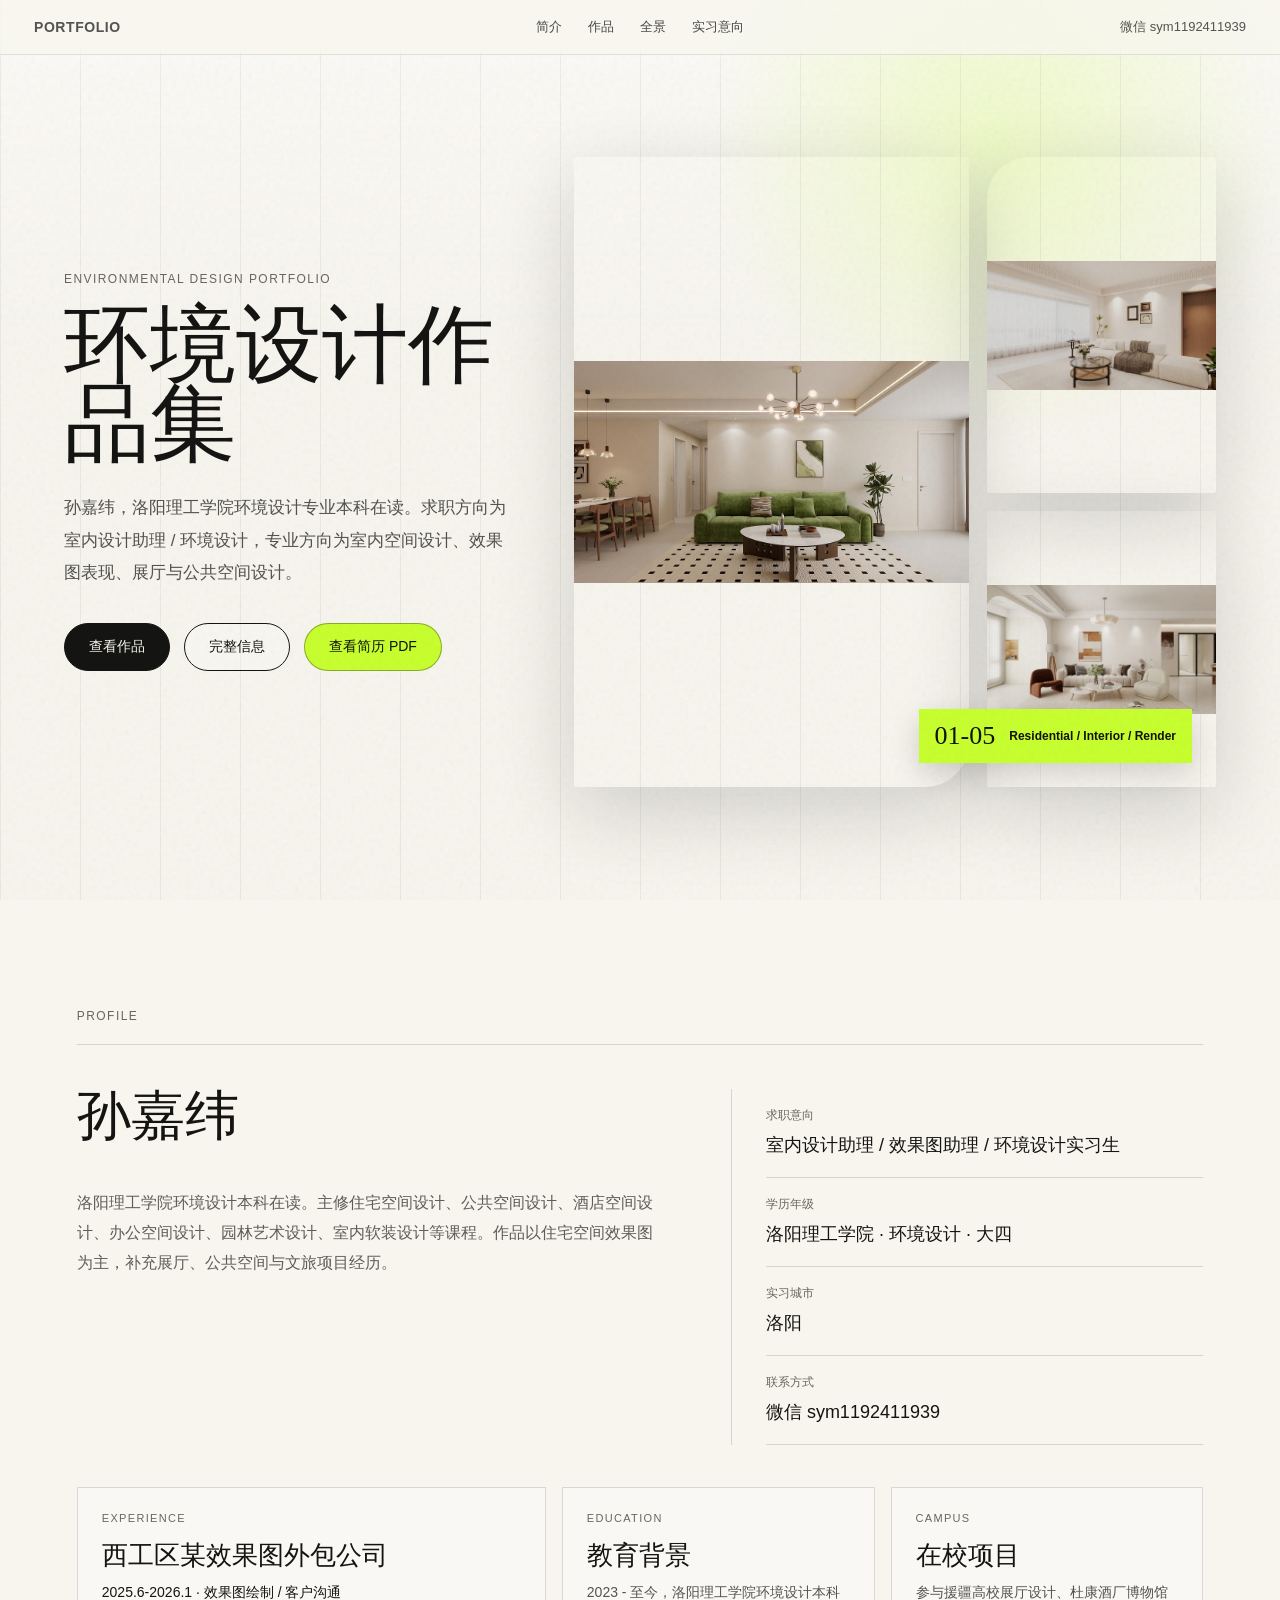
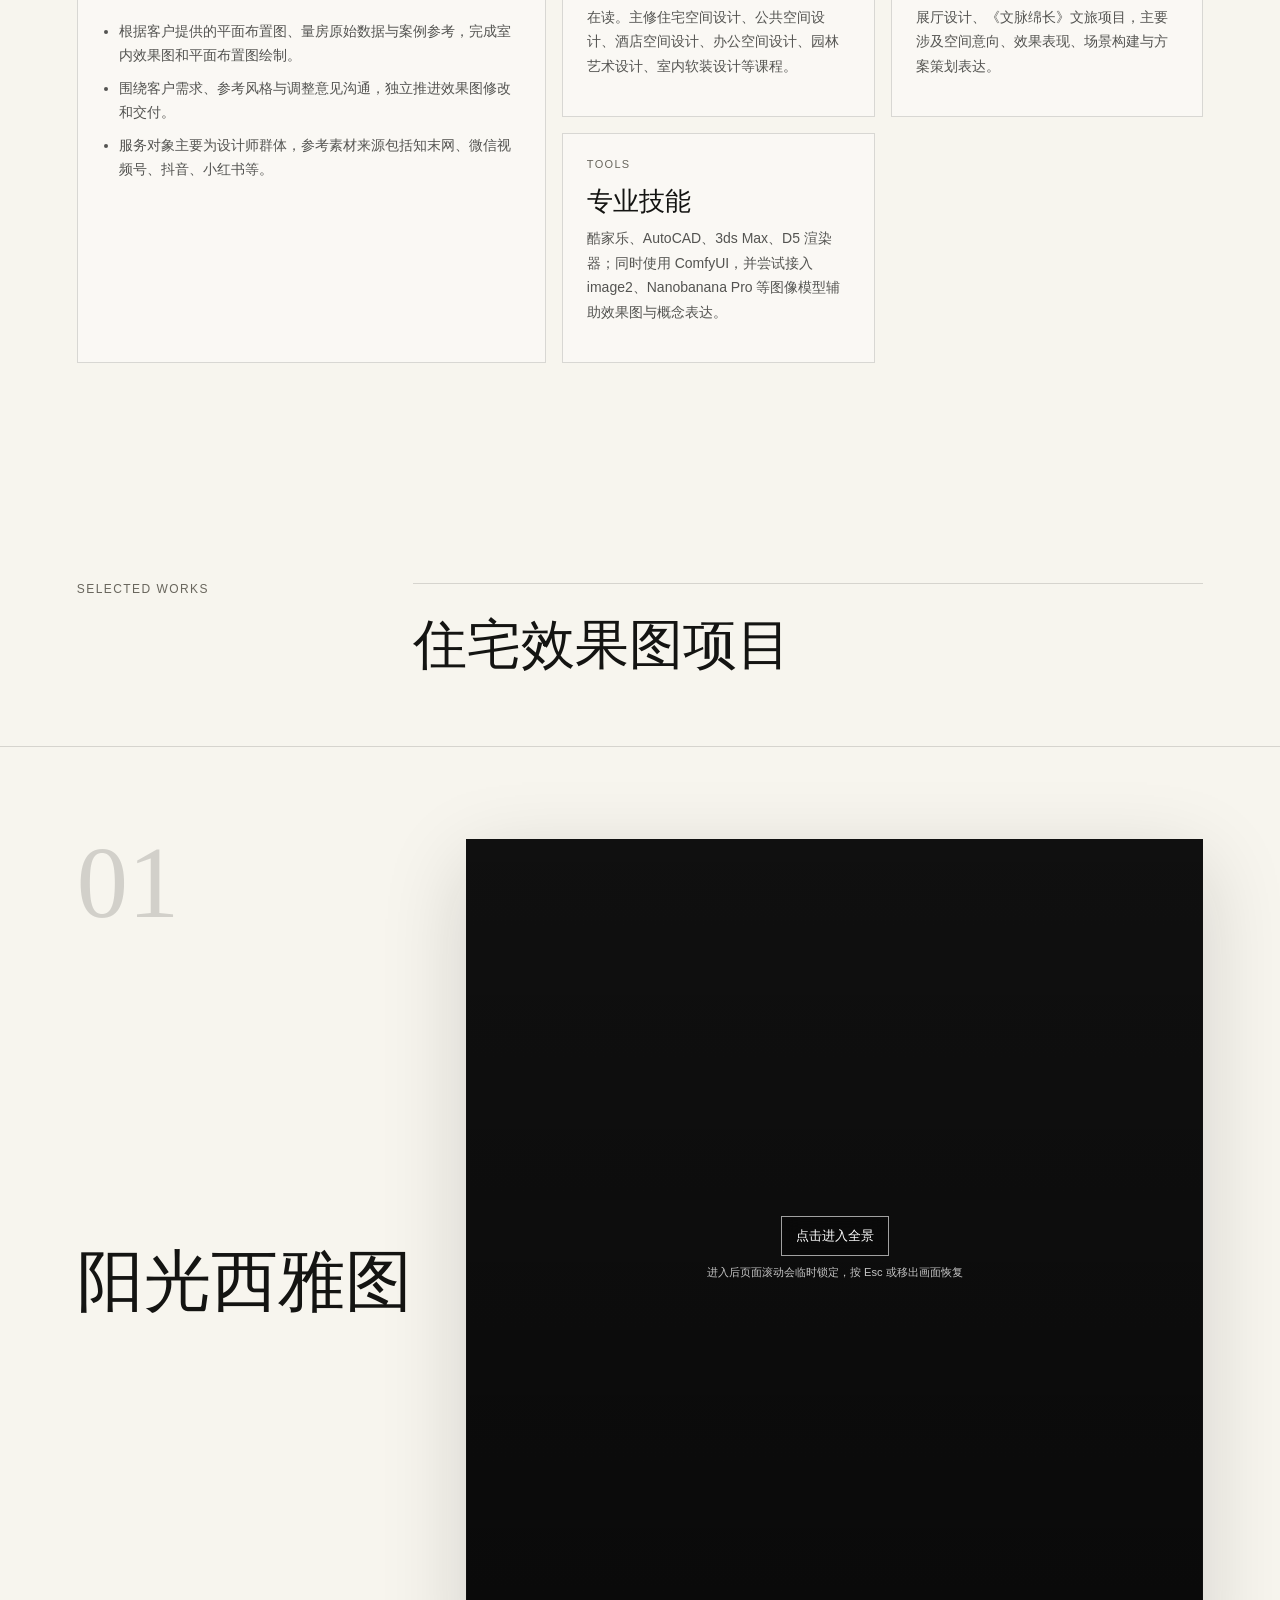
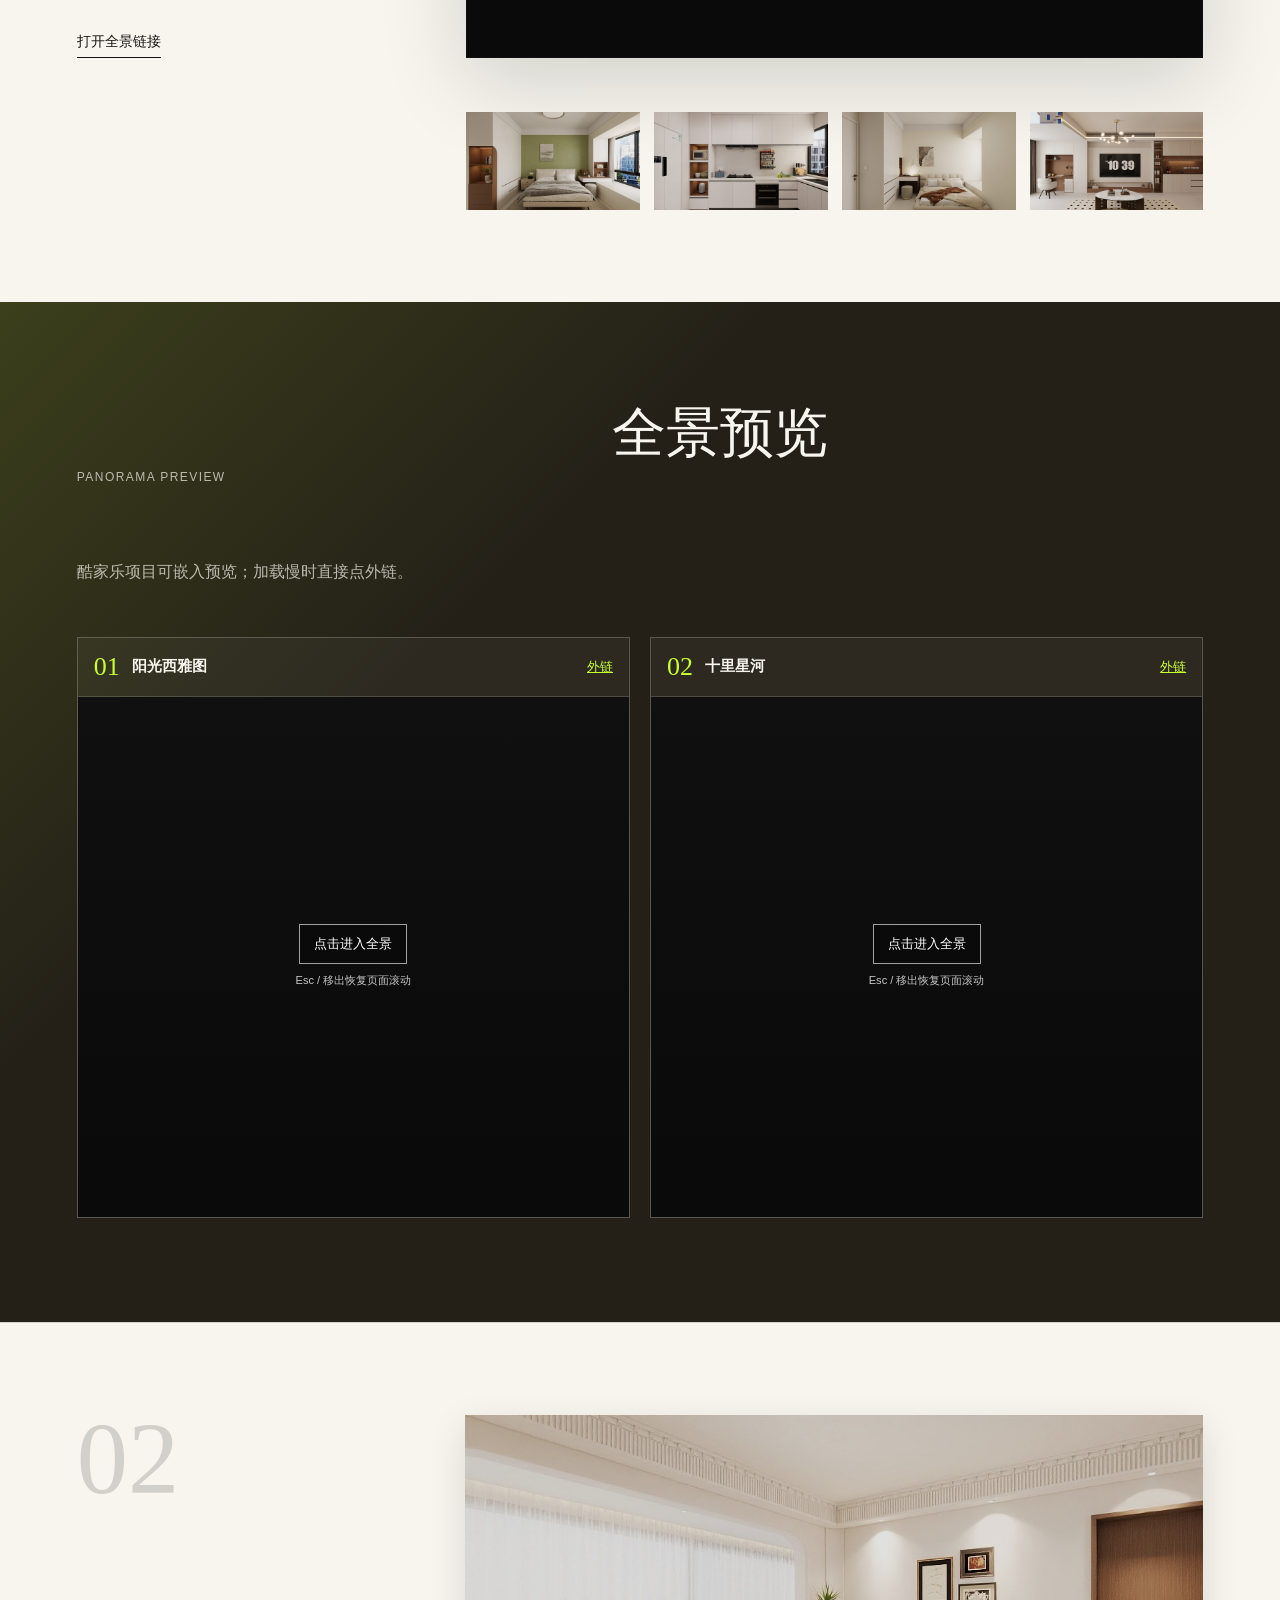
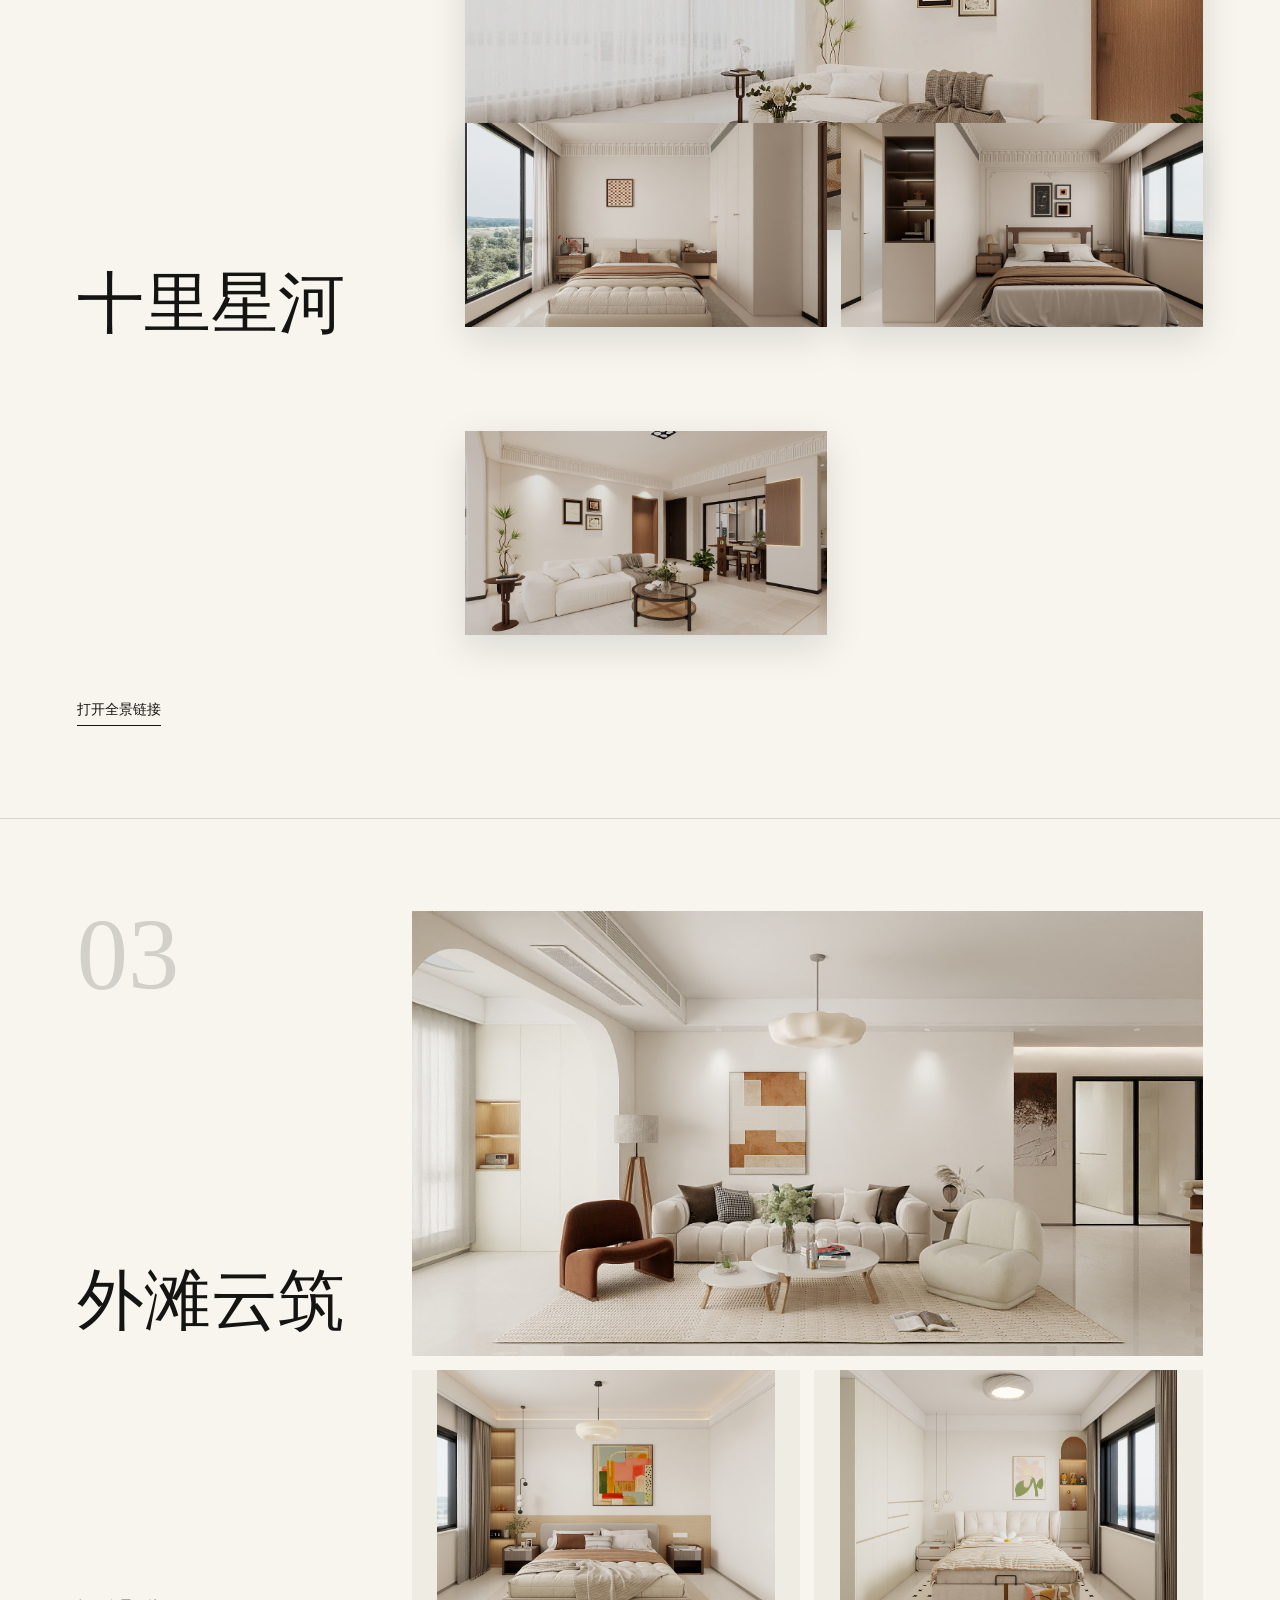
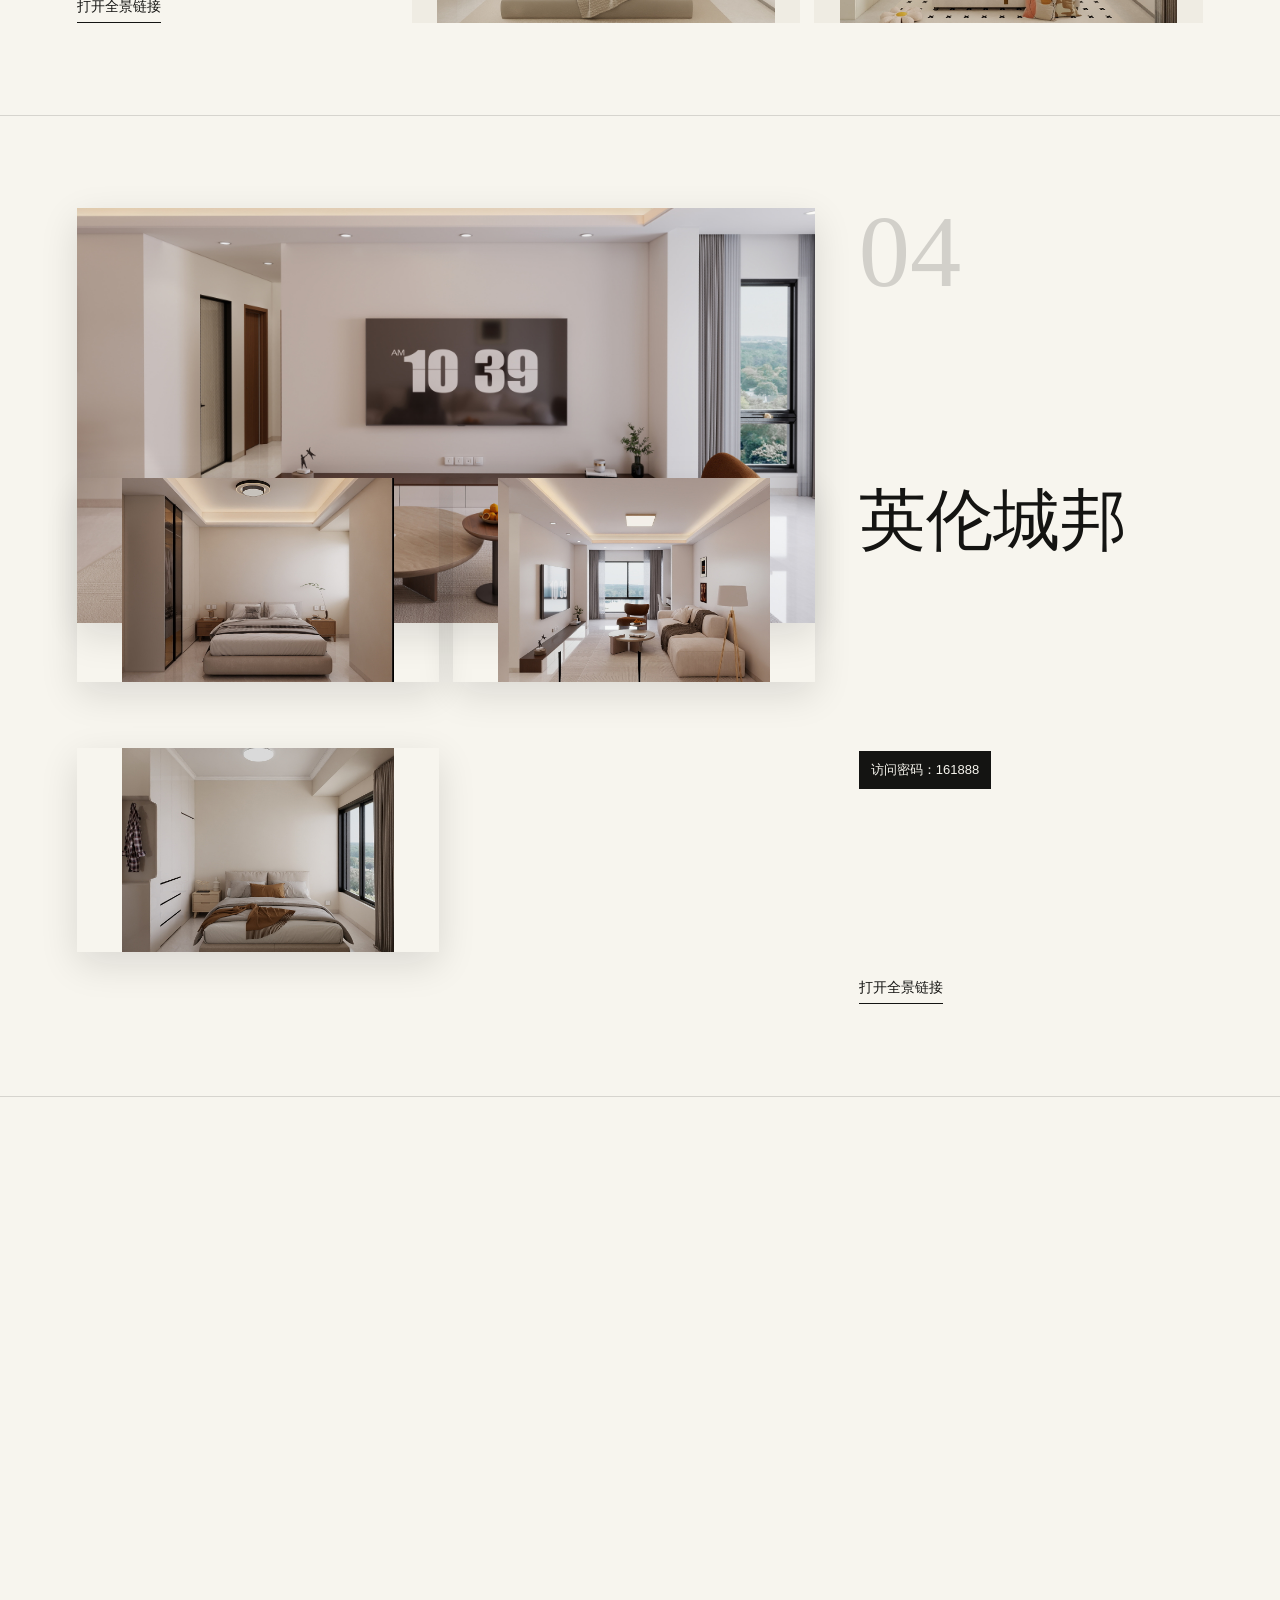
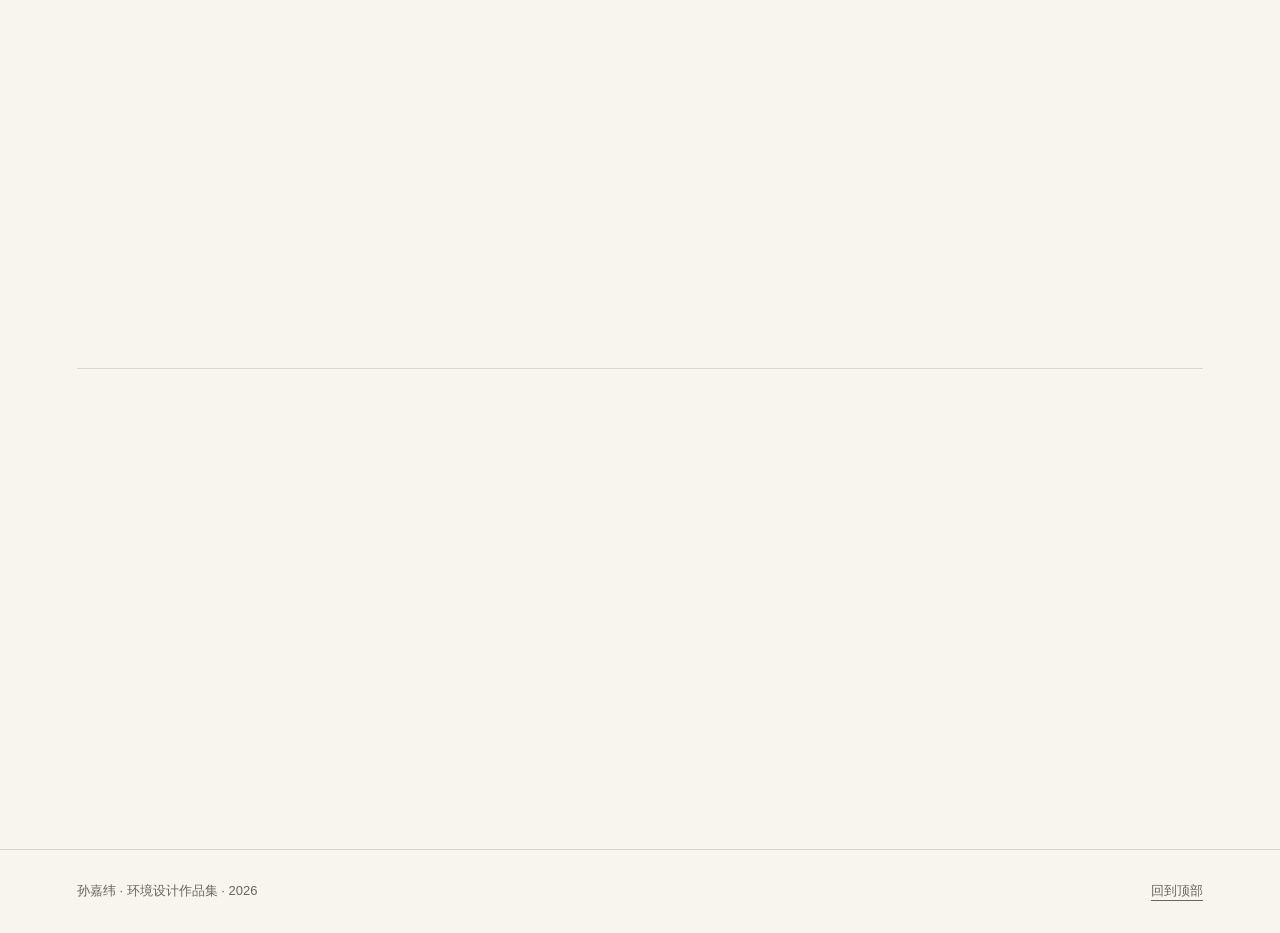
==== index.html @ a195ac47 "Add files via upload" ====
<!doctype html>
<html lang="zh-CN">
  <head>
    <meta charset="utf-8" />
    <meta name="viewport" content="width=device-width, initial-scale=1" />
    <title>孙嘉纬 | 环境设计作品集</title>
    <meta name="description" content="孙嘉纬，洛阳理工学院环境设计专业本科在读，室内设计、效果图与空间设计作品集。" />
    <link rel="stylesheet" href="styles.css" />
  </head>
  <body>
    <div class="grain" aria-hidden="true"></div>
    <aside class="mobile-rail" aria-label="移动端目录">
      <a href="#top" class="rail-dot active" data-target="top"><span>首页</span></a>
      <a href="#profile" class="rail-dot" data-target="profile"><span>简介</span></a>
      <a href="#project-01" class="rail-dot" data-target="project-01"><span>作品</span></a>
      <a href="#intent" class="rail-dot" data-target="intent"><span>意向</span></a>
    </aside>

    <header class="site-header">
      <a class="brand" href="#top" aria-label="回到顶部"><span class="brand-text">Portfolio</span></a>
      <nav class="desktop-nav" aria-label="页面导航">
        <a href="#profile">简介</a>
        <a href="#works">作品</a>
        <a href="#panorama">全景</a>
        <a href="#intent">实习意向</a>
      </nav>
      <span class="contact-link">微信 sym1192411939</span><span class="mobile-desktop-tip">建议使用电脑访问</span>
    </header>

    <main id="top">
      <section class="hero section-watch" id="hero" data-section="top">
        <div class="hero-copy reveal">
          <p class="small-line">Environmental Design Portfolio</p>
          <h1>环境设计作品集</h1>
          <p class="hero-intro">孙嘉纬，洛阳理工学院环境设计专业本科在读。求职方向为室内设计助理 / 环境设计，专业方向为室内空间设计、效果图表现、展厅与公共空间设计。</p>
          <div class="hero-actions">
            <a class="button primary" href="#works">查看作品</a>
            <a class="button ghost" href="#profile">完整信息</a>
            <a class="button pdf" href="assets/docs/jianli.pdf" target="_blank" rel="noreferrer">查看简历 PDF</a>
          </div>
        </div>
        <div class="hero-board reveal delay-1" aria-label="作品预览拼贴">
          <figure class="hero-image hero-image-large tilt-card"><img src="assets/projects/p01-yangguang-xiyatu/img-01.jpg?v=kt0" alt="阳光西雅图项目室内效果图" /></figure>
          <figure class="hero-image hero-image-small tilt-card"><img src="assets/projects/p02-shili-xinghe/img-01.jpg" alt="十里星河项目室内效果图" /></figure>
          <figure class="hero-image hero-image-strip tilt-card"><img src="assets/projects/p03-waitan-yunzhu/img-01.jpg" alt="外滩云筑项目室内效果图" /></figure>
          <div class="hero-index" aria-hidden="true"><span>01-05</span><strong>Residential / Interior / Render</strong></div>
        </div>
      </section>

      <section class="profile section-watch" id="profile" data-section="profile">
        <div class="section-label reveal">Profile</div>
        <div class="profile-grid resume-grid">
          <div class="profile-main reveal">
            <h2>孙嘉纬</h2>
            <p>洛阳理工学院环境设计本科在读。主修住宅空间设计、公共空间设计、酒店空间设计、办公空间设计、园林艺术设计、室内软装设计等课程。作品以住宅空间效果图为主，补充展厅、公共空间与文旅项目经历。</p>
          </div>
          <div class="profile-facts reveal delay-1">
            <dl>
              <div><dt>求职意向</dt><dd>室内设计助理 / 效果图助理 / 环境设计实习生</dd></div>
              <div><dt>学历年级</dt><dd>洛阳理工学院 · 环境设计 · 大四</dd></div>
              <div><dt>实习城市</dt><dd>洛阳</dd></div>
              <div><dt>联系方式</dt><dd>微信 sym1192411939</dd></div>
            </dl>
          </div>
        </div>

        <div class="resume-panels reveal delay-2" aria-label="简历信息">
          <article class="resume-panel wide-panel">
            <span>Experience</span>
            <h3>西工区某效果图外包公司</h3>
            <p class="panel-time">2025.6-2026.1 · 效果图绘制 / 客户沟通</p>
            <ul>
              <li>根据客户提供的平面布置图、量房原始数据与案例参考，完成室内效果图和平面布置图绘制。</li>
              <li>围绕客户需求、参考风格与调整意见沟通，独立推进效果图修改和交付。</li>
              <li>服务对象主要为设计师群体，参考素材来源包括知末网、微信视频号、抖音、小红书等。</li>
            </ul>
          </article>
          <article class="resume-panel">
            <span>Education</span>
            <h3>教育背景</h3>
            <p>2023 - 至今，洛阳理工学院环境设计本科在读。主修住宅空间设计、公共空间设计、酒店空间设计、办公空间设计、园林艺术设计、室内软装设计等课程。</p>
          </article>
          <article class="resume-panel">
            <span>Campus</span>
            <h3>在校项目</h3>
            <p>参与援疆高校展厅设计、杜康酒厂博物馆展厅设计、《文脉绵长》文旅项目，主要涉及空间意向、效果表现、场景构建与方案策划表达。</p>
          </article>
          <article class="resume-panel">
            <span>Tools</span>
            <h3>专业技能</h3>
            <p>酷家乐、AutoCAD、3ds Max、D5 渲染器；同时使用 ComfyUI，并尝试接入 image2、Nanobanana Pro 等图像模型辅助效果图与概念表达。</p>
          </article>
        </div>
      </section>

      <section class="works-intro" id="works">
        <div class="section-label reveal">Selected Works</div>
        <div class="works-heading reveal"><h2>住宅效果图项目</h2></div>
      </section>

      <section class="project feature section-watch" id="project-01" data-section="project-01">
        <div class="project-meta reveal"><span class="project-number">01</span><h2>阳光西雅图</h2><a class="text-link" target="_blank" rel="noreferrer" href="https://www.kujiale.cn/design/3FO3HYE5EFXD/show?fromqrcode=true">打开全景链接</a></div>
        <figure class="mobile-project-cover reveal delay-1"><img src="assets/projects/p01-yangguang-xiyatu/img-01.jpg?v=kt0" alt="阳光西雅图项目封面图" /></figure>
        <div class="project-visual project-iframe iframe-shell reveal delay-1" data-iframe-shell>
          <iframe title="阳光西雅图全景预览" loading="lazy" data-src="https://www.kujiale.cn/design/3FO3HYE5EFXD/show?fromqrcode=true"></iframe>
          <button class="iframe-shield" type="button"><span>点击进入全景</span><small>进入后页面滚动会临时锁定，按 Esc 或移出画面恢复</small></button>
        </div>
        <div class="gallery reveal delay-2" aria-label="阳光西雅图项目图片"><img src="assets/projects/p01-yangguang-xiyatu/img-03.jpg" alt="阳光西雅图效果图 3" /><img src="assets/projects/p01-yangguang-xiyatu/img-04.jpg" alt="阳光西雅图效果图 4" /><img src="assets/projects/p01-yangguang-xiyatu/img-05.jpg" alt="阳光西雅图效果图 5" /><img src="assets/projects/p01-yangguang-xiyatu/img-06.jpg" alt="阳光西雅图效果图 6" /></div>
      </section>

      <section class="pano-section section-watch" id="panorama" data-section="panorama">
        <div class="pano-copy reveal"><span class="section-label">Panorama Preview</span><h2>全景预览</h2><p>酷家乐项目可嵌入预览；加载慢时直接点外链。</p></div>
        <div class="pano-grid">
          <article class="pano-card reveal delay-1"><div class="pano-head"><span>01</span><h3>阳光西雅图</h3><a target="_blank" rel="noreferrer" href="https://www.kujiale.cn/design/3FO3HYE5EFXD/show?fromqrcode=true">外链</a></div><div class="iframe-shell" data-iframe-shell><iframe title="阳光西雅图全景预览" loading="lazy" data-src="https://www.kujiale.cn/design/3FO3HYE5EFXD/show?fromqrcode=true"></iframe><button class="iframe-shield" type="button"><span>点击进入全景</span><small>Esc / 移出恢复页面滚动</small></button></div></article>
          <article class="pano-card desktop-only reveal delay-2"><div class="pano-head"><span>02</span><h3>十里星河</h3><a target="_blank" rel="noreferrer" href="https://www.kujiale.cn/design/3FO3HVKYOUN2/show?fromqrcode=true">外链</a></div><div class="iframe-shell" data-iframe-shell><iframe title="十里星河全景预览" loading="lazy" data-src="https://www.kujiale.cn/design/3FO3HVKYOUN2/show?fromqrcode=true"></iframe><button class="iframe-shield" type="button"><span>点击进入全景</span><small>Esc / 移出恢复页面滚动</small></button></div></article>
        </div>
      </section>

      <section class="project split section-watch" id="project-02" data-section="project-02">
        <div class="project-meta reveal"><span class="project-number">02</span><h2>十里星河</h2><a class="text-link" target="_blank" rel="noreferrer" href="https://www.kujiale.cn/design/3FO3HVKYOUN2/show?fromqrcode=true">打开全景链接</a></div>
        <div class="mosaic reveal delay-1"><img class="wide" src="assets/projects/p02-shili-xinghe/img-01.jpg" alt="十里星河客餐厅效果图" /><img src="assets/projects/p02-shili-xinghe/img-02.jpg" alt="十里星河北次卧效果图" /><img src="assets/projects/p02-shili-xinghe/img-03.jpg" alt="十里星河起居室效果图" /><img class="tall" src="assets/projects/p02-shili-xinghe/img-04.jpg" alt="十里星河客餐厅效果图 2" /></div>
      </section>

      <section class="project editorial section-watch" id="project-03" data-section="project-03">
        <div class="project-meta reveal"><span class="project-number">03</span><h2>外滩云筑</h2><a class="text-link" target="_blank" rel="noreferrer" href="https://www.kujiale.cn/design/3FO3HLCUXS1P/show?fromqrcode=true">打开全景链接</a></div>
        <div class="editorial-images reveal delay-1"><img src="assets/projects/p03-waitan-yunzhu/img-01.jpg" alt="外滩云筑效果图 1" /><img src="assets/projects/p03-waitan-yunzhu/img-02.jpg" alt="外滩云筑效果图 2" /><img src="assets/projects/p03-waitan-yunzhu/img-03.jpg" alt="外滩云筑效果图 3" /></div>
      </section>

      <section class="project split reverse section-watch" id="project-04" data-section="project-04">
        <div class="project-meta reveal"><span class="project-number">04</span><h2>英伦城邦</h2><div class="password-note">访问密码：161888</div><a class="text-link" target="_blank" rel="noreferrer" href="https://vr.justeasy.cn/view/1017o5r9e7993108-1759998748.html">打开全景链接</a></div>
        <div class="mosaic dense reveal delay-1"><img class="wide" src="assets/projects/p04-yinglun-chengbang/img-01.jpg" alt="英伦城邦客厅效果图" /><img src="assets/projects/p04-yinglun-chengbang/img-02.jpg" alt="英伦城邦主卧效果图" /><img src="assets/projects/p04-yinglun-chengbang/img-03.jpg" alt="英伦城邦餐厅效果图" /><img class="tall" src="assets/projects/p04-yinglun-chengbang/img-05.jpg" alt="英伦城邦次卧效果图" /></div>
      </section>

      <section class="project final-project section-watch" id="project-05" data-section="project-05">
        <div class="project-meta reveal"><span class="project-number">05</span><h2>沁棠云筑</h2><a class="text-link" target="_blank" rel="noreferrer" href="https://www.kujiale.cn/design/3FO3IFOYQHNQ/show?fromqrcode=true">打开全景链接</a></div>
        <div class="filmstrip reveal delay-1"><img src="assets/projects/p05-qintang-yunzhu/img-01.jpg" alt="沁棠云筑效果图 1" /><img src="assets/projects/p05-qintang-yunzhu/img-02.jpg" alt="沁棠云筑效果图 2" /><img src="assets/projects/p05-qintang-yunzhu/img-03.jpg" alt="沁棠云筑效果图 3" /><img src="assets/projects/p05-qintang-yunzhu/img-04.jpg" alt="沁棠云筑效果图 4" /></div>
      </section>

      <section class="intent section-watch" id="intent" data-section="intent">
        <div class="section-label reveal">Internship</div>
        <div class="intent-layout">
          <div class="intent-copy reveal"><h2>实习意向</h2><p>洛阳市区长期实习，不找暑假工；可接受单休。优先室内设计助理方向，也可接受稍微偏效果图方向，暂不考虑纯销售岗、纯效果图岗。</p></div>
          <div class="timeline reveal delay-1"><div><time>工作流程</time><p>有半年效果图外包工作经验，熟悉“平面图 + 参考案例 + 修改反馈”的工作流程。</p></div><div><time>工作能力</time><p>能根据平面图和参考案例进行效果图表达，具备基础客户沟通与方案调整能力。</p></div></div>
        </div>
      </section>
    </main>

    <footer class="site-footer"><p>孙嘉纬 · 环境设计作品集 · 2026</p><a href="#top">回到顶部</a></footer>
    <script src="script.js"></script>
  </body>
</html>
---- styles.css ----
:root {
  --bg: #f7f5ee;
  --ink: #141412;
  --muted: #69665d;
  --line: rgba(20, 20, 18, 0.14);
  --panel: #fffdf6;
  --accent: #c8ff2f;
  --accent-ink: #0f1308;
  --deep: #242018;
  --shadow: 0 24px 80px rgba(20, 20, 18, 0.16);
  --serif: "Times New Roman", "Songti SC", SimSun, serif;
  --sans: "Microsoft YaHei UI", "Microsoft YaHei", "PingFang SC", sans-serif;
}

* { box-sizing: border-box; }
html { scroll-behavior: smooth; }
body {
  margin: 0;
  background: var(--bg);
  color: var(--ink);
  font-family: var(--sans);
  overflow-x: hidden;
}
body::before {
  content: "";
  position: fixed;
  inset: 0;
  pointer-events: none;
  background:
    linear-gradient(90deg, rgba(20,20,18,0.055) 1px, transparent 1px) 0 0 / 6.25vw 100%,
    radial-gradient(circle at 78% 16%, rgba(200,255,47,0.22), transparent 23vw),
    linear-gradient(180deg, rgba(255,255,255,0.55), transparent 42vh);
  z-index: -2;
}
.grain {
  position: fixed;
  inset: 0;
  pointer-events: none;
  opacity: .16;
  background-image: url("data:image/svg+xml,%3Csvg viewBox='0 0 240 240' xmlns='http://www.w3.org/2000/svg'%3E%3Cfilter id='n'%3E%3CfeTurbulence type='fractalNoise' baseFrequency='.8' numOctaves='3' stitchTiles='stitch'/%3E%3C/filter%3E%3Crect width='240' height='240' filter='url(%23n)' opacity='.45'/%3E%3C/svg%3E");
  z-index: 10;
  mix-blend-mode: multiply;
}
img { display: block; width: 100%; height: 100%; object-fit: cover; background: #ddd8cc; }
a { color: inherit; }

.site-header {
  position: fixed;
  top: 0;
  left: 0;
  right: 0;
  z-index: 20;
  display: grid;
  grid-template-columns: 1fr auto 1fr;
  align-items: center;
  padding: 18px 34px;
  border-bottom: 1px solid rgba(20,20,18,.1);
  background: rgba(247,245,238,.72);
  backdrop-filter: blur(18px);
}
.brand { display: inline-flex; align-items: center; text-decoration: none; font-weight: 700; }
.brand-text { font-size: 14px; color: rgba(20,20,18,.72); letter-spacing: .04em; text-transform: uppercase; }
.desktop-nav { display: flex; align-items: center; gap: 26px; font-size: 13px; }
.desktop-nav a { text-decoration: none; color: rgba(20,20,18,.78); }
.desktop-nav a:hover { color: var(--ink); }
.contact-link { justify-self: end; font-size: 13px; color: rgba(20,20,18,.72); }
.mobile-desktop-tip { display: none; }

main { min-height: 100vh; }
section { position: relative; }
.hero {
  min-height: 100vh;
  padding: 116px clamp(24px, 5vw, 76px) 72px;
  display: grid;
  grid-template-columns: minmax(300px, 0.82fr) minmax(460px, 1.18fr);
  gap: clamp(32px, 5vw, 80px);
  align-items: center;
}
.small-line, .section-label {
  margin: 0 0 22px;
  font-size: 12px;
  line-height: 1;
  text-transform: uppercase;
  color: var(--muted);
  letter-spacing: .12em;
}
h1, h2, h3, p { margin-top: 0; }
h1 {
  max-width: 700px;
  font-family: var(--serif);
  font-weight: 400;
  font-size: clamp(44px, 6.7vw, 104px);
  line-height: .92;
  letter-spacing: 0;
  margin-bottom: 28px;
}
.hero-intro {
  max-width: 620px;
  color: rgba(20,20,18,.72);
  font-size: 17px;
  line-height: 1.9;
}
.hero-actions { display: flex; flex-wrap: wrap; gap: 14px; margin-top: 34px; }
.button {
  display: inline-flex;
  align-items: center;
  justify-content: center;
  min-height: 48px;
  padding: 0 24px;
  border: 1px solid var(--ink);
  border-radius: 999px;
  text-decoration: none;
  font-size: 14px;
  transition: transform .25s ease, background .25s ease, color .25s ease;
}
.button:hover { transform: translateY(-2px); }
.button.primary { background: var(--ink); color: var(--bg); }
.button.ghost { background: rgba(255,255,255,.2); }
.button.pdf { background: var(--accent); color: var(--accent-ink); border-color: rgba(20,20,18,.35); }
.hero-board {
  position: relative;
  min-height: min(70vh, 720px);
  display: grid;
  grid-template-columns: 1fr 0.58fr;
  grid-template-rows: 1fr 0.82fr;
  gap: 18px;
}
.hero-image { margin: 0; overflow: hidden; background: #efece3; box-shadow: var(--shadow); transform: translateZ(0); }
.hero-image-large { grid-row: 1 / 3; border-radius: 2px 2px 44px 2px; }
.hero-image-small { border-radius: 42px 2px 2px 2px; }
.hero-image-strip { border-radius: 2px; }
.hero-image img { object-fit: contain; transition: transform 1s cubic-bezier(.16,1,.3,1); }
.hero-image:hover img { transform: scale(1.055); }
.hero-index {
  position: absolute;
  right: 24px;
  bottom: 24px;
  display: flex;
  align-items: center;
  gap: 14px;
  max-width: calc(58% - 24px);
  padding: 12px 16px;
  background: var(--accent);
  color: var(--accent-ink);
  box-shadow: 0 10px 30px rgba(0,0,0,.15);
  font-size: 12px;
}
.hero-index span { font-family: var(--serif); font-size: 26px; }
.hero-index strong { font-weight: 700; line-height: 1.2; }

.profile, .works-intro, .intent { padding: 110px clamp(24px, 6vw, 92px); }
.profile-grid {
  display: grid;
  grid-template-columns: 1.1fr .9fr;
  gap: clamp(32px, 6vw, 92px);
  border-top: 1px solid var(--line);
  padding-top: 44px;
}
.profile h2, .works-heading h2, .pano-copy h2, .intent h2 {
  font-family: var(--serif);
  font-weight: 400;
  font-size: clamp(34px, 4.2vw, 70px);
  line-height: 1.02;
  letter-spacing: 0;
}
.profile-main p, .works-heading p, .pano-copy p, .intent-copy p, .project-meta p {
  color: rgba(20,20,18,.68);
  line-height: 1.85;
  font-size: 16px;
}
.profile-facts { border-left: 1px solid var(--line); padding-left: 34px; }
dl { margin: 0; }
dl div { padding: 18px 0; border-bottom: 1px solid var(--line); }
dt { color: var(--muted); font-size: 12px; margin-bottom: 8px; }
dd { margin: 0; font-size: 18px; line-height: 1.5; }
.resume-panels {
  margin-top: 42px;
  display: grid;
  grid-template-columns: 1.2fr .8fr .8fr;
  gap: 16px;
}
.resume-panel {
  padding: 24px;
  border: 1px solid var(--line);
  background: rgba(255,255,255,.34);
}
.resume-panel.wide-panel { grid-row: span 2; }
.resume-panel span {
  display: block;
  margin-bottom: 18px;
  color: var(--muted);
  font-size: 11px;
  letter-spacing: .12em;
  text-transform: uppercase;
}
.resume-panel h3 {
  margin: 0 0 10px;
  font-family: var(--serif);
  font-weight: 400;
  font-size: clamp(24px, 2vw, 34px);
  line-height: 1.1;
}
.resume-panel p, .resume-panel li {
  color: rgba(20,20,18,.72);
  line-height: 1.75;
  font-size: 14px;
}
.panel-time { color: var(--ink) !important; }
.resume-panel ul { margin: 14px 0 0; padding-left: 1.1em; }
.resume-panel li + li { margin-top: 8px; }
.works-intro { display: grid; grid-template-columns: .35fr 1fr; gap: 60px; padding-bottom: 28px; }
.works-heading { border-top: 1px solid var(--line); padding-top: 34px; }
.works-heading p { max-width: 560px; }

.project { padding: 92px clamp(24px, 6vw, 92px); border-top: 1px solid var(--line); }
.project.feature {
  display: grid;
  grid-template-columns: minmax(260px,.42fr) minmax(420px,.88fr);
  gap: 38px;
  align-items: end;
}
.project-meta { align-self: stretch; display: flex; flex-direction: column; justify-content: space-between; min-height: 330px; }
.project-number { font-family: var(--serif); font-size: clamp(54px, 8vw, 128px); line-height: .85; color: rgba(20,20,18,.16); }
.project-meta h2 { font-family: var(--serif); font-weight: 400; font-size: clamp(40px, 5.2vw, 86px); line-height: 1; margin: 24px 0 18px; }
.text-link {
  width: max-content;
  text-decoration: none;
  border-bottom: 1px solid var(--ink);
  padding-bottom: 6px;
  font-size: 14px;
}
.project-visual { min-height: 58vw; max-height: 720px; overflow: hidden; box-shadow: var(--shadow); background: #111; }
.project-iframe {
  min-height: 64vw;
  max-height: 780px;
  border: 1px solid rgba(20,20,18,.12);
}
.project-iframe iframe {
  width: 100%;
  height: 100%;
  min-height: inherit;
  border: 0;
  display: block;
  background: #111;
  pointer-events: none;
}
.iframe-shell { position: relative; }
.iframe-shell.is-active iframe { pointer-events: auto; }
.iframe-shield {
  position: absolute;
  inset: 0;
  z-index: 2;
  display: grid;
  place-items: center;
  align-content: center;
  gap: 8px;
  border: 0;
  color: #fff;
  background: linear-gradient(180deg, rgba(0,0,0,.08), rgba(0,0,0,.44));
  cursor: pointer;
  font-family: var(--sans);
  text-align: center;
}
.iframe-shield span {
  padding: 10px 14px;
  border: 1px solid rgba(255,255,255,.62);
  background: rgba(0,0,0,.22);
  backdrop-filter: blur(10px);
  font-size: 13px;
}
.iframe-shield small {
  max-width: 280px;
  color: rgba(255,255,255,.76);
  line-height: 1.5;
}
.iframe-shell.is-active .iframe-shield { opacity: 0; pointer-events: none; }
body.iframe-scroll-lock { overflow: hidden; }
body.iframe-scroll-lock::after {
  content: "全景操作中：Esc / 移出画面恢复页面滚动";
  position: fixed;
  left: 50%;
  bottom: 24px;
  z-index: 80;
  transform: translateX(-50%);
  padding: 10px 14px;
  background: rgba(20,20,18,.86);
  color: var(--bg);
  font-size: 12px;
}
.mobile-project-cover { display: none; margin: 0; overflow: hidden; }
.mobile-project-cover img { aspect-ratio: 4 / 3; height: auto; }
.gallery {
  grid-column: 2;
  display: grid;
  grid-template-columns: repeat(4, 1fr);
  gap: 14px;
  margin-top: 16px;
}
.gallery img { aspect-ratio: 16/9; height: auto; object-fit: contain; background: #efece3; }

.pano-section { padding: 104px clamp(24px, 6vw, 92px); background: var(--deep); color: var(--bg); }
.pano-section::before { content: ""; position: absolute; inset: 0; background: linear-gradient(135deg, rgba(200,255,47,.14), transparent 34%); pointer-events: none; }
.pano-copy { position: relative; display: grid; grid-template-columns: .9fr 1.1fr; gap: 52px; align-items: end; margin-bottom: 34px; }
.pano-copy .section-label, .pano-copy p { color: rgba(247,245,238,.7); }
.pano-grid { position: relative; display: grid; grid-template-columns: 1fr 1fr; gap: 20px; }
.pano-card { border: 1px solid rgba(247,245,238,.22); background: rgba(255,255,255,.04); min-width: 0; }
.pano-head { display: grid; grid-template-columns: auto 1fr auto; align-items: center; gap: 12px; padding: 14px 16px; border-bottom: 1px solid rgba(247,245,238,.16); }
.pano-head span { color: var(--accent); font-family: var(--serif); font-size: 26px; }
.pano-head h3 { margin: 0; font-size: 15px; }
.pano-head a { color: var(--accent); font-size: 13px; }
.pano-card iframe { width: 100%; height: min(52vw, 520px); border: 0; background: #111; display: block; pointer-events: none; }
.pano-card .iframe-shell.is-active iframe { pointer-events: auto; }

.project.split { display: grid; grid-template-columns: .42fr .9fr; gap: 44px; align-items: start; }
.project.reverse { grid-template-columns: .9fr .42fr; }
.project.reverse .project-meta { order: 2; }
.mosaic { display: grid; grid-template-columns: 1fr 1fr; grid-auto-rows: minmax(210px, 23vw); gap: 14px; }
.mosaic img { box-shadow: 0 12px 36px rgba(20,20,18,.12); object-fit: contain; background: #efece3; }
.mosaic .wide { grid-column: span 2; }
.mosaic .tall { grid-row: span 2; }
.mosaic.dense { grid-auto-rows: minmax(190px, 20vw); }
.project.editorial { display: grid; grid-template-columns: .36fr 1fr; gap: 50px; align-items: start; }
.editorial-images { display: grid; grid-template-columns: 1fr 1fr; gap: 14px; }
.editorial-images img:first-child { grid-row: span 2; min-height: 520px; object-fit: contain; background: #efece3; }
.editorial-images img:not(:first-child) { min-height: 253px; object-fit: contain; background: #efece3; }
.password-note { width: max-content; margin: 10px 0 22px; padding: 10px 12px; background: var(--ink); color: var(--bg); font-size: 13px; }
.final-project { padding-bottom: 120px; }
.filmstrip { display: grid; grid-template-columns: repeat(4, minmax(180px,1fr)); gap: 14px; margin-top: 32px; }
.filmstrip img { aspect-ratio: 16/9; height: auto; object-fit: contain; background: #efece3; }
.intent-layout { display: grid; grid-template-columns: .9fr 1.1fr; gap: 62px; border-top: 1px solid var(--line); padding-top: 44px; }
.timeline { display: grid; gap: 20px; }
.timeline div { padding: 24px; background: rgba(255,255,255,.34); border: 1px solid var(--line); }
time { display: block; margin-bottom: 12px; font-family: var(--serif); font-size: 26px; }
.timeline p { margin: 0; color: rgba(20,20,18,.72); line-height: 1.75; }
.site-footer { display: flex; justify-content: space-between; align-items: center; padding: 32px clamp(24px, 6vw, 92px); border-top: 1px solid var(--line); color: var(--muted); font-size: 13px; }
.site-footer p { margin: 0; }
.site-footer a { text-decoration: none; border-bottom: 1px solid currentColor; }

.reveal { opacity: 0; transform: translateY(28px); transition: opacity .9s cubic-bezier(.16,1,.3,1), transform .9s cubic-bezier(.16,1,.3,1); }
.reveal.in-view { opacity: 1; transform: translateY(0); }
.delay-1 { transition-delay: .12s; }
.delay-2 { transition-delay: .22s; }
.mobile-rail { display: none; }

@media (prefers-reduced-motion: reduce) {
  html { scroll-behavior: auto; }
  .reveal { opacity: 1; transform: none; transition: none; }
  .hero-image img { transition: none; }
}

@media (max-width: 860px) {
  body {
    background: #f8f6ef;
    padding-bottom: 76px;
  }
  body::before {
    background:
      linear-gradient(90deg, rgba(20,20,18,.045) 1px, transparent 1px) 0 0 / 25vw 100%,
      radial-gradient(circle at 84% 8%, rgba(200,255,47,.22), transparent 34vh);
  }
  .site-header {
    position: sticky;
    grid-template-columns: 1fr auto;
    padding: 12px 16px;
    background: rgba(248,246,239,.86);
  }
  .brand-text { display: block; font-size: 12px; }
  .desktop-nav { display: none; }
  .contact-link { font-size: 12px; max-width: 168px; text-align: right; line-height: 1.35; }
  .mobile-rail {
    position: fixed;
    left: 14px;
    right: 14px;
    bottom: 12px;
    z-index: 60;
    display: grid;
    grid-template-columns: repeat(4, 1fr);
    gap: 6px;
    padding: 7px;
    border: 1px solid rgba(20,20,18,.14);
    background: rgba(248,246,239,.88);
    backdrop-filter: blur(16px);
    box-shadow: 0 12px 42px rgba(20,20,18,.14);
  }
  .rail-dot {
    min-height: 38px;
    display: grid;
    place-items: center;
    text-decoration: none;
    color: rgba(20,20,18,.56);
    font-size: 12px;
    border-radius: 999px;
  }
  .rail-dot.active { color: var(--ink); background: var(--accent); }
  .hero {
    min-height: auto;
    padding: 34px 16px 54px;
    grid-template-columns: 1fr;
    gap: 24px;
  }
  .small-line, .section-label { font-size: 10px; margin-bottom: 16px; }
  h1 { font-size: clamp(46px, 16vw, 72px); line-height: .96; margin-bottom: 18px; }
  .hero-intro { font-size: 14px; line-height: 1.78; max-width: none; }
  .hero-actions { display: grid; grid-template-columns: 1fr 1fr; gap: 10px; margin-top: 22px; }
  .button { min-height: 44px; padding: 0 12px; font-size: 13px; }
  .hero-board {
    min-height: auto;
    display: grid;
    grid-template-columns: 1fr 1fr;
    grid-template-rows: auto auto;
    gap: 8px;
  }
  .hero-image { box-shadow: 0 14px 44px rgba(20,20,18,.12); }
  .hero-image-large { grid-column: 1 / -1; grid-row: auto; aspect-ratio: 16 / 9; border-radius: 0 0 26px 0; }
  .hero-image-small, .hero-image-strip { aspect-ratio: 16 / 10; border-radius: 0; }
  .hero-index { left: 10px; right: auto; bottom: 10px; max-width: 78%; padding: 8px 10px; }
  .hero-index span { font-size: 20px; }
  .hero-index strong { font-size: 10px; }
  .profile, .works-intro, .intent, .project, .pano-section { padding-left: 16px; padding-right: 16px; }
  .profile, .intent { padding-top: 58px; padding-bottom: 58px; }
  .profile-grid, .works-intro, .project.feature, .project.split, .project.reverse, .project.editorial, .pano-copy, .intent-layout { grid-template-columns: 1fr; gap: 22px; }
  .profile-main h2 { font-size: clamp(42px, 14vw, 64px); }
  .profile h2, .works-heading h2, .pano-copy h2, .intent h2 { font-size: clamp(34px, 10vw, 52px); }
  .profile-main p, .works-heading p, .pano-copy p, .intent-copy p, .project-meta p { font-size: 14px; line-height: 1.72; }
  .profile-facts { border-left: 0; padding-left: 0; }
  dl div { padding: 14px 0; }
  dd { font-size: 15px; }
  .resume-panels { grid-template-columns: 1fr; gap: 12px; margin-top: 24px; }
  .resume-panel { padding: 18px; background: rgba(255,255,255,.42); }
  .resume-panel.wide-panel { grid-row: auto; }
  .resume-panel h3 { font-size: 26px; }
  .resume-panel p, .resume-panel li { font-size: 13px; line-height: 1.68; }
  .works-intro { padding-top: 58px; padding-bottom: 10px; }
  .project { padding-top: 58px; padding-bottom: 58px; }
  .project-meta { min-height: 0; display: block; }
  .project-number { font-size: 60px; }
  .project-meta h2 { font-size: clamp(38px, 12vw, 58px); margin: 18px 0 12px; }
  .text-link { font-size: 13px; }
  .project-visual { min-height: 0; max-height: none; }
  .project-iframe { min-height: 480px; }
  .project-iframe iframe { min-height: 480px; }
  .iframe-shield small { display: none; }
  .gallery, .filmstrip, .mosaic, .mosaic.dense, .editorial-images {
    display: grid;
    grid-template-columns: 1fr;
    gap: 10px;
    overflow: visible;
    padding: 0;
    margin: 0;
  }
  .gallery img, .filmstrip img, .mosaic img, .mosaic .wide, .mosaic .tall, .editorial-images img:first-child, .editorial-images img:not(:first-child) {
    width: 100%;
    height: auto;
    min-height: 0;
    aspect-ratio: 4 / 3;
    flex: none;
    grid-column: auto;
    grid-row: auto;
  }
  .pano-section { padding-top: 58px; padding-bottom: 58px; }
  .pano-grid { grid-template-columns: 1fr; }
  .desktop-only { display: none; }
  .pano-card iframe { height: 360px; }
  .pano-copy p::after { content: " 电脑上可按 F12 后点击手机图标预览移动版。"; }
  .project.reverse .project-meta { order: 0; }
  .intent-layout { padding-top: 28px; }
  .timeline div { padding: 18px; }
  time { font-size: 24px; }
  .site-footer { padding: 26px 16px 96px; align-items: flex-start; gap: 16px; flex-direction: column; }
}

@media (max-width: 420px) {
  .hero-actions { grid-template-columns: 1fr; }
  .project-iframe, .project-iframe iframe { min-height: 420px; }
  .pano-card iframe { height: 320px; }
  body.iframe-scroll-lock::after { bottom: 72px; width: calc(100vw - 32px); text-align: center; }
}

@media (max-width: 860px) {
  .hero-actions { grid-template-columns: 1fr; }
  .button.pdf { order: 3; }
  .works-intro {
    margin: 0 16px 12px;
    padding: 44px 0 18px;
    border-top: 1px solid var(--line);
  }
  .works-heading {
    border-top: 0;
    padding-top: 0;
  }
  .works-heading h2 {
    font-size: clamp(34px, 11vw, 48px);
    margin-bottom: 10px;
  }
  .project,
  .project.feature,
  .project.split,
  .project.reverse,
  .project.editorial,
  .project.final-project {
    display: grid;
    grid-template-columns: 1fr;
    gap: 14px;
    margin: 0 16px 18px;
    padding: 0 0 18px;
    border-top: 0;
    border-bottom: 1px solid var(--line);
    background: rgba(255,255,255,.28);
  }
  .project-meta {
    padding: 18px 0 0;
  }
  .project-number {
    display: inline-block;
    margin-bottom: 8px;
    font-size: 34px;
    color: rgba(20,20,18,.28);
  }
  .project-meta h2 {
    display: inline-block;
    margin: 0 0 0 10px;
    font-size: 28px;
    vertical-align: 4px;
  }
  .project-meta p {
    margin: 10px 0 12px;
    font-size: 13px;
  }
  .text-link {
    display: inline-flex;
    align-items: center;
    min-height: 34px;
    padding: 0 12px;
    border: 1px solid rgba(20,20,18,.3);
    border-radius: 999px;
    background: var(--ink);
    color: var(--bg);
    text-decoration: none;
  }
  .mobile-project-cover {
    display: block;
    order: 2;
    box-shadow: 0 14px 38px rgba(20,20,18,.12);
  }
  .project-iframe,
  .pano-section {
    display: none;
  }
  .gallery,
  .filmstrip,
  .mosaic,
  .mosaic.dense,
  .editorial-images {
    order: 3;
    display: grid;
    grid-template-columns: 1fr 1fr;
    gap: 8px;
  }
  .gallery img,
  .filmstrip img,
  .mosaic img,
  .mosaic .wide,
  .mosaic .tall,
  .editorial-images img:first-child,
  .editorial-images img:not(:first-child) {
    width: 100%;
    aspect-ratio: 16 / 9;
    object-fit: contain;
    min-height: 0;
  }
  .gallery img:nth-child(n+3),
  .filmstrip img:nth-child(n+3),
  .mosaic img:nth-child(n+4),
  .editorial-images img:nth-child(n+4) {
    display: none;
  }
  .project-02-note { display: none; }
  .password-note {
    margin: 8px 0 12px;
    width: max-content;
  }
  .final-project { padding-bottom: 18px; }
}

@media (max-width: 420px) {
  .project-meta h2 { font-size: 25px; }
  .project-number { font-size: 30px; }
}



/* Final content/image polish */
.hero-image,
.gallery,
.mosaic,
.editorial-images,
.filmstrip,
.mobile-project-cover {
  background: transparent;
}
.hero-image img,
.gallery img,
.mosaic img,
.editorial-images img,
.filmstrip img,
.mobile-project-cover img {
  object-fit: contain;
  background: transparent;
}
.project-meta p:empty { display: none; }
.project-meta:has(p:empty) p { display: none; }

@media (min-width: 861px) {
  .hero-image-large img,
  .hero-image-small img,
  .hero-image-strip img { object-fit: contain; }
  .mosaic .wide { aspect-ratio: 16 / 9; height: auto; }
  .mosaic img:not(.wide),
  .editorial-images img:not(:first-child),
  .gallery img,
  .filmstrip img { aspect-ratio: 16 / 9; height: auto; }
  .mosaic .tall { grid-row: span 1; }
  .project.editorial { grid-template-columns: .36fr 1fr; }
  .editorial-images { grid-template-columns: 1fr 1fr; }
  .editorial-images img:first-child { min-height: 0; aspect-ratio: 16 / 9; grid-row: auto; grid-column: span 2; height: auto; }
}

@media (max-width: 860px) {
  .pano-section { display: none !important; }
  .project-iframe { display: none !important; }
  .mobile-project-cover img,
  .gallery img,
  .filmstrip img,
  .mosaic img,
  .mosaic .wide,
  .mosaic .tall,
  .editorial-images img:first-child,
  .editorial-images img:not(:first-child) {
    aspect-ratio: 16 / 9 !important;
    height: auto !important;
    object-fit: contain !important;
    background: transparent !important;
  }
  .project-meta p:empty { display: none !important; }
  .project-meta h2 { line-height: 1.1; }
  .project-meta { padding-bottom: 2px; }
  .gallery img:nth-child(n+3),
  .filmstrip img:nth-child(n+3),
  .mosaic img:nth-child(n+4),
  .editorial-images img:nth-child(n+4) { display: none !important; }
}

@media (max-width: 860px) {
  .contact-link { display: none; }
  .mobile-desktop-tip {
    display: inline-flex;
    justify-self: end;
    align-items: center;
    min-height: 30px;
    padding: 0 10px;
    border: 1px solid rgba(20,20,18,.18);
    border-radius: 999px;
    background: rgba(255,255,255,.42);
    color: rgba(20,20,18,.7);
    font-size: 12px;
    white-space: nowrap;
  }
}
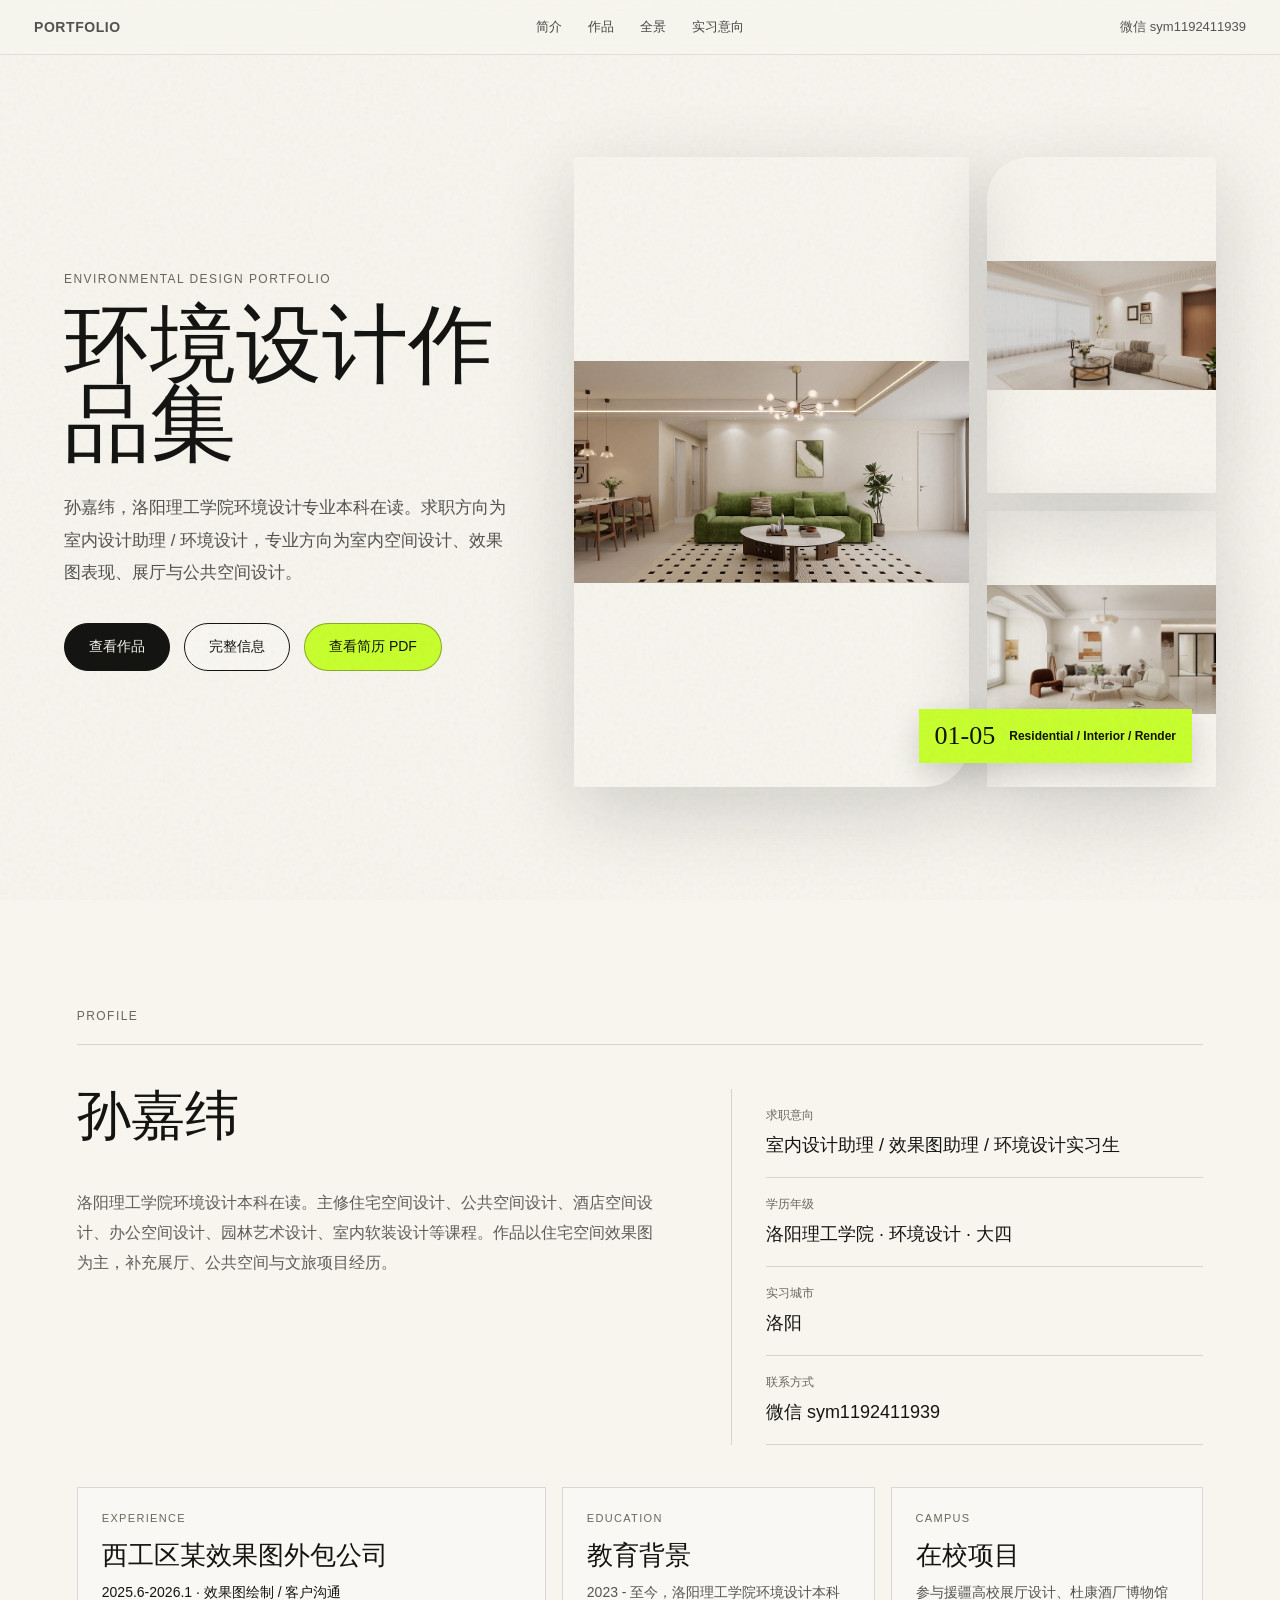
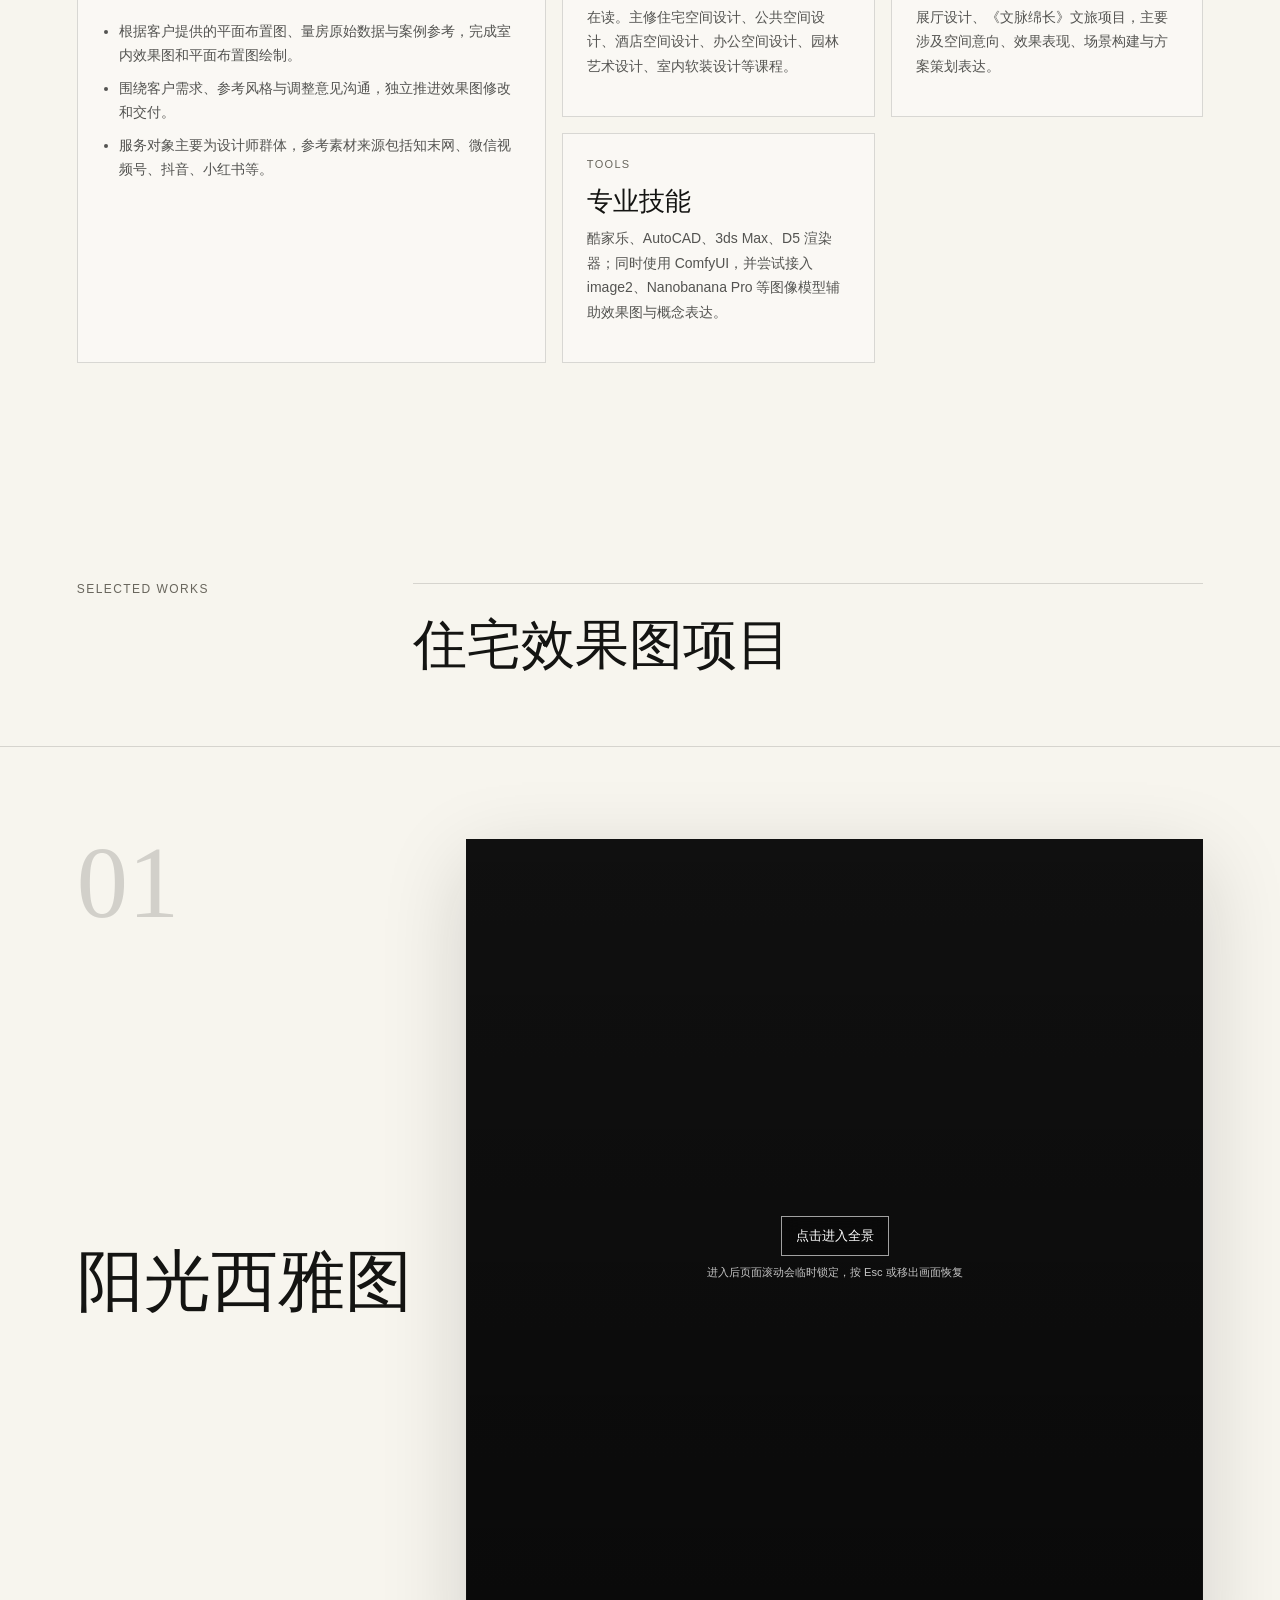
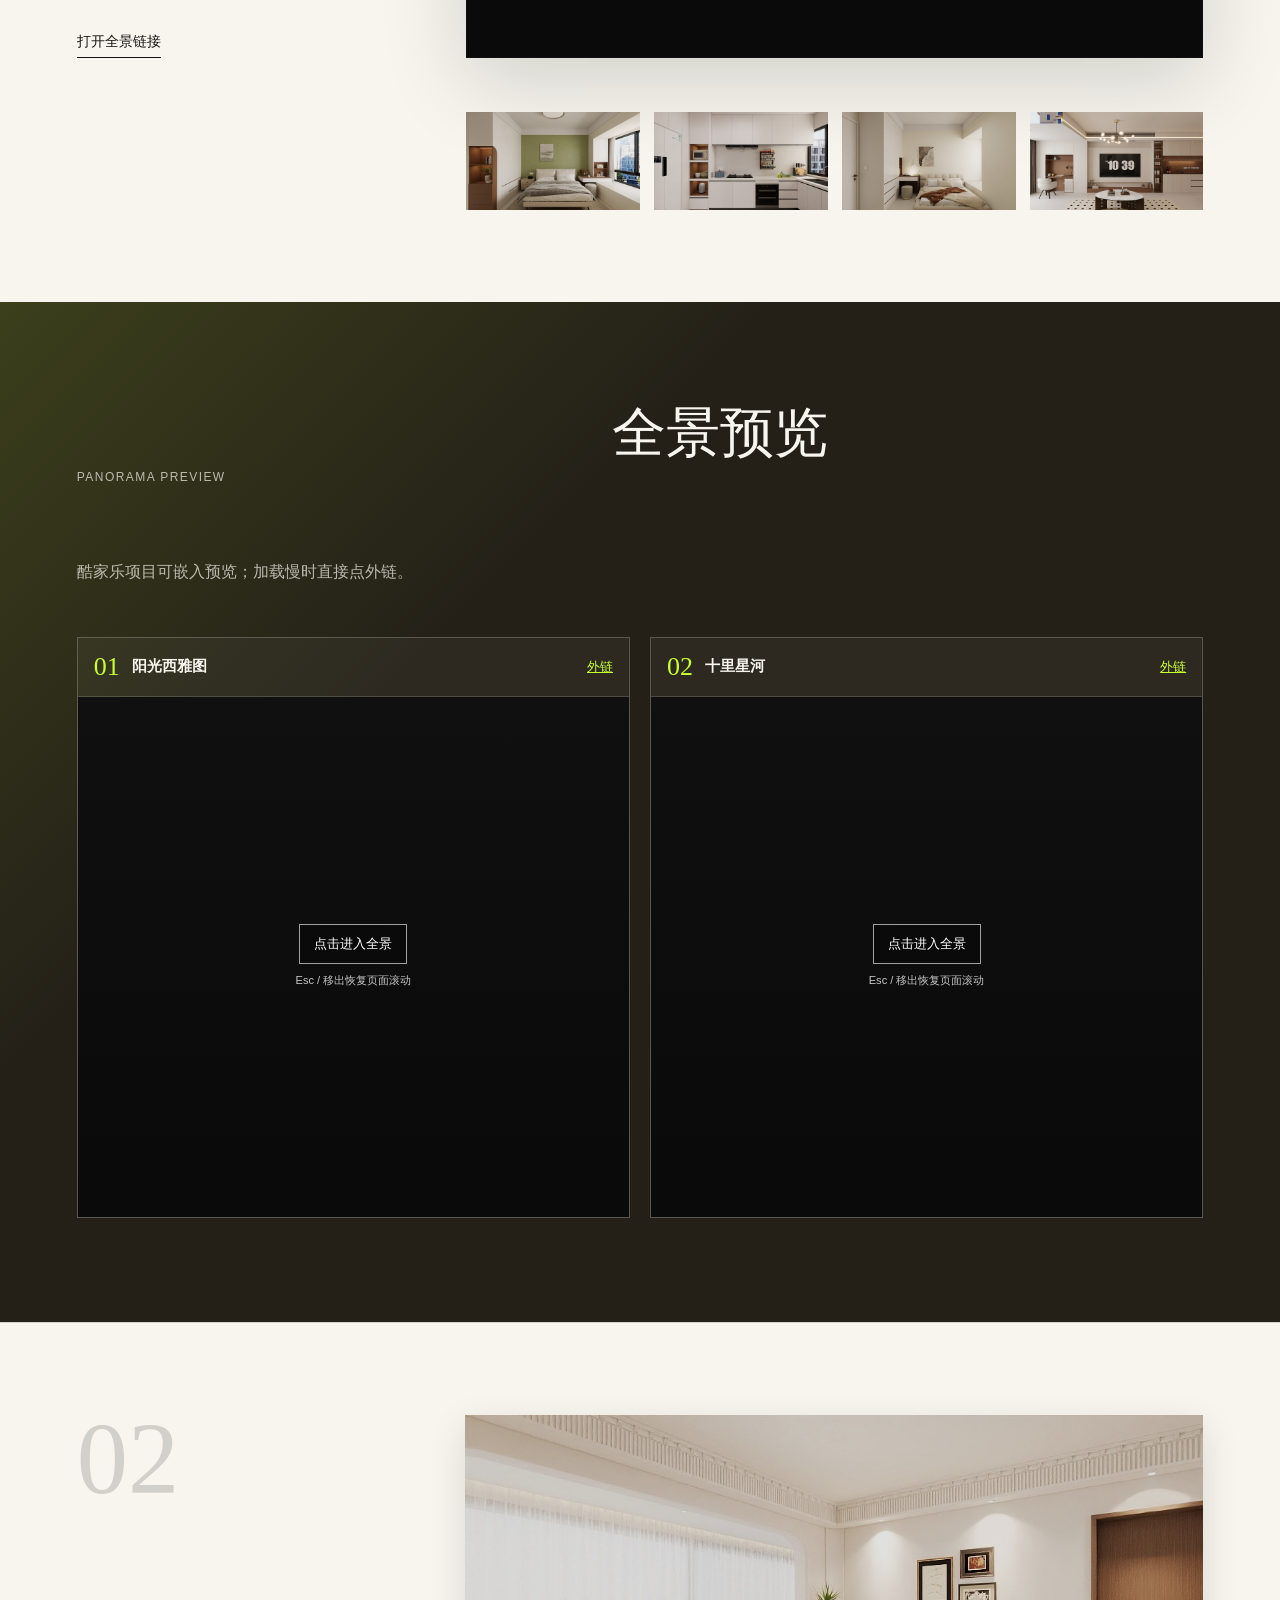
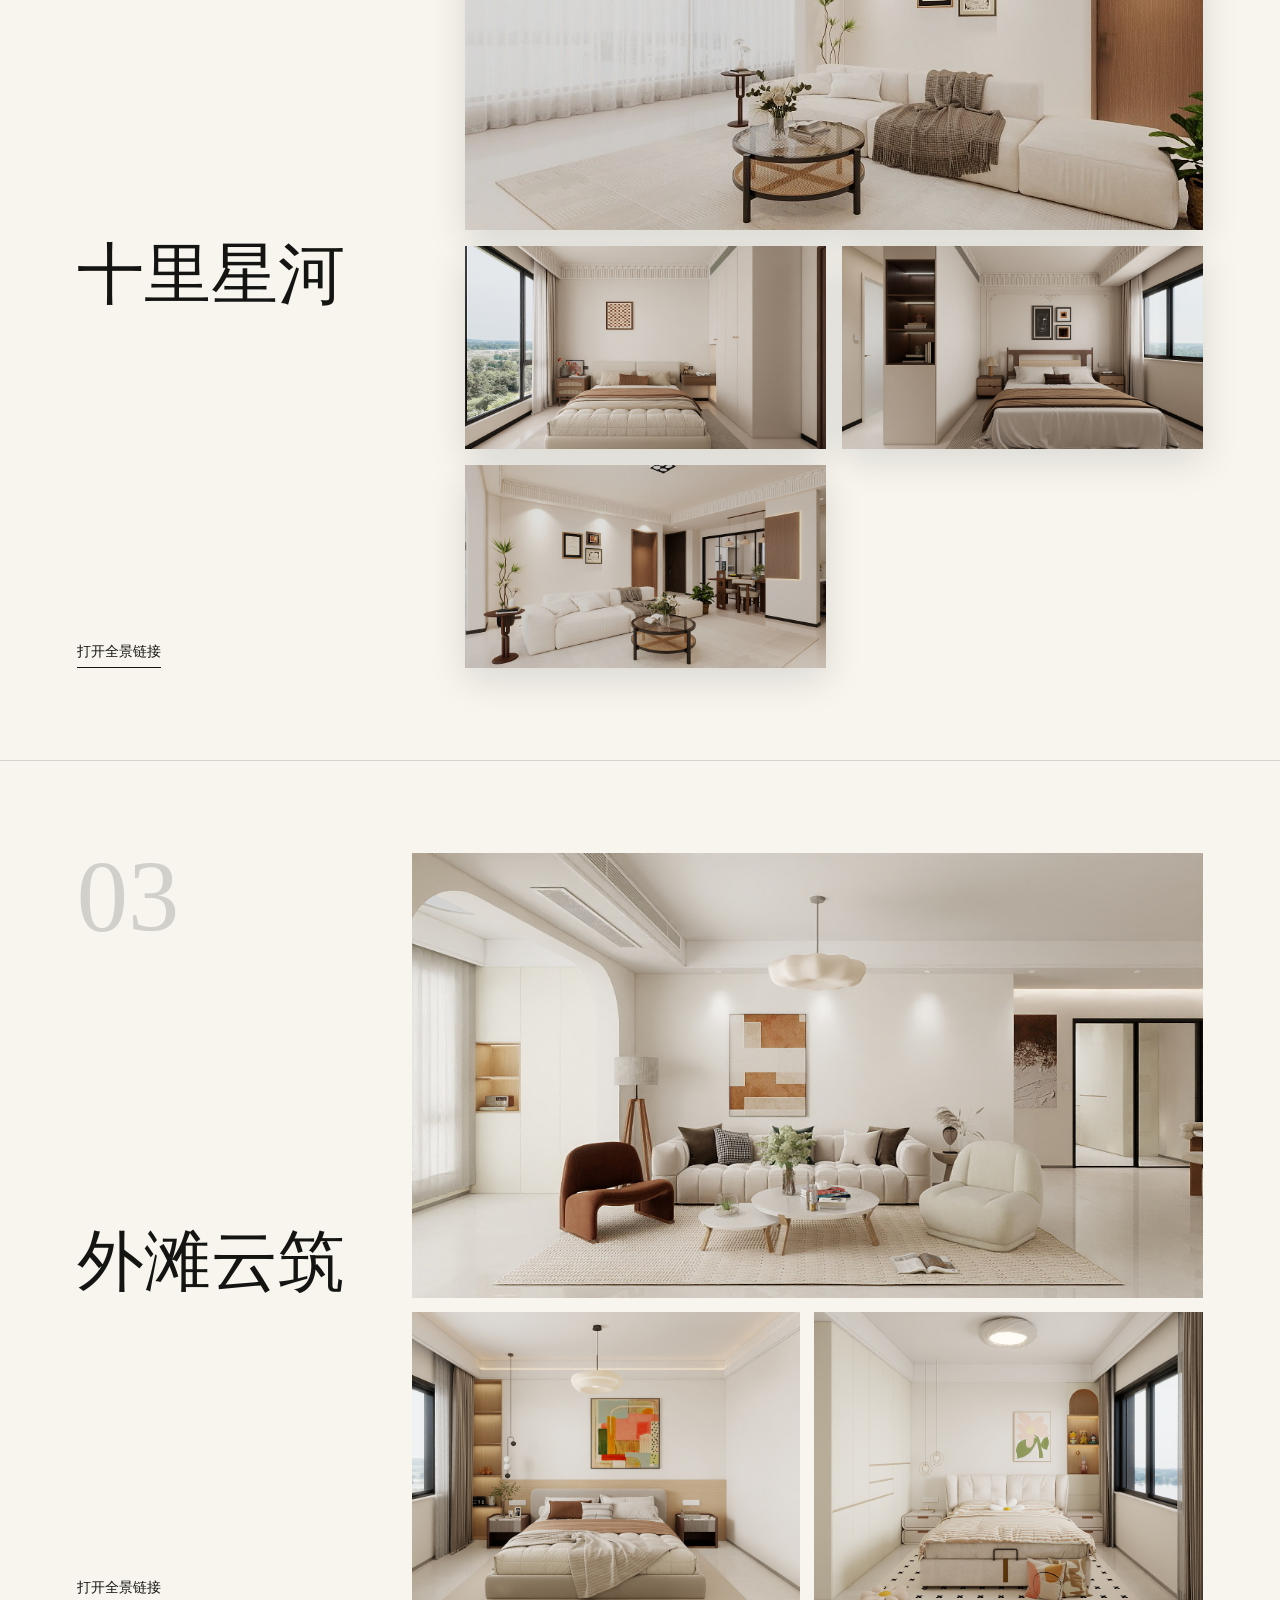
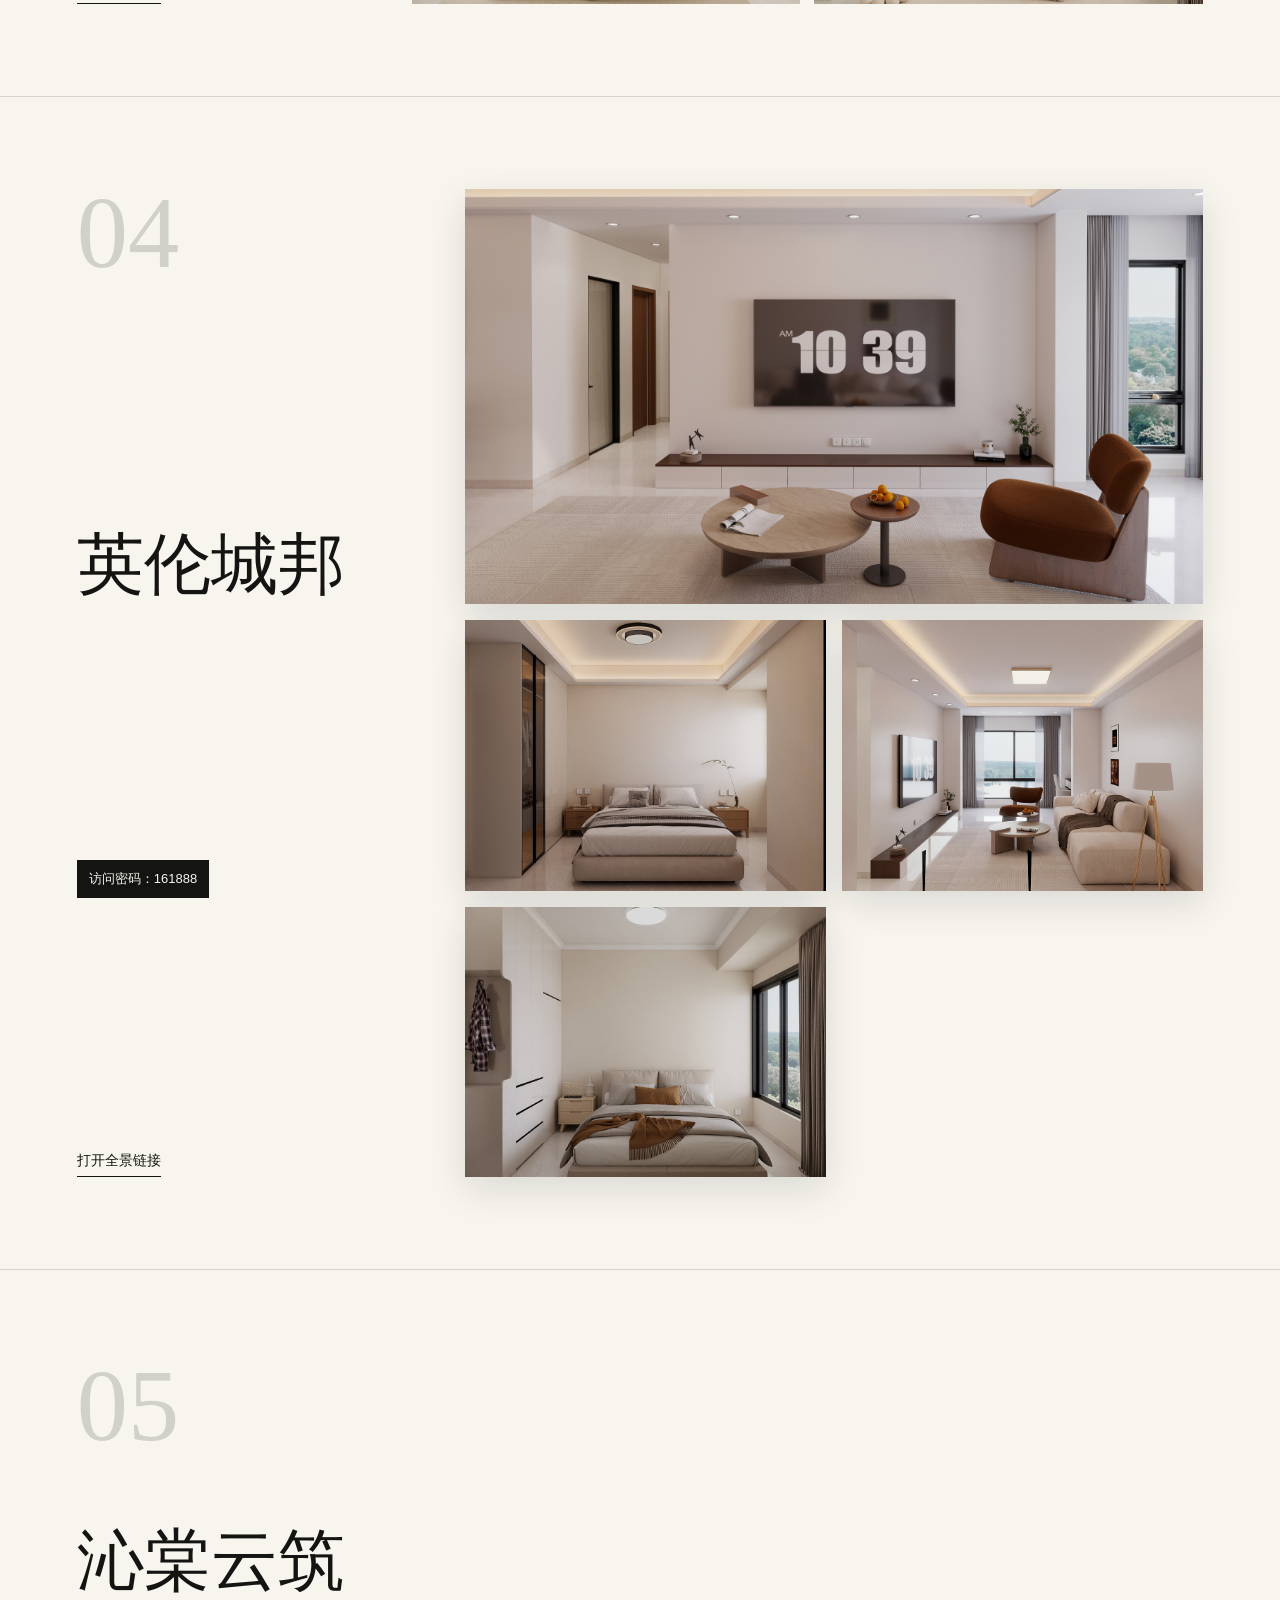
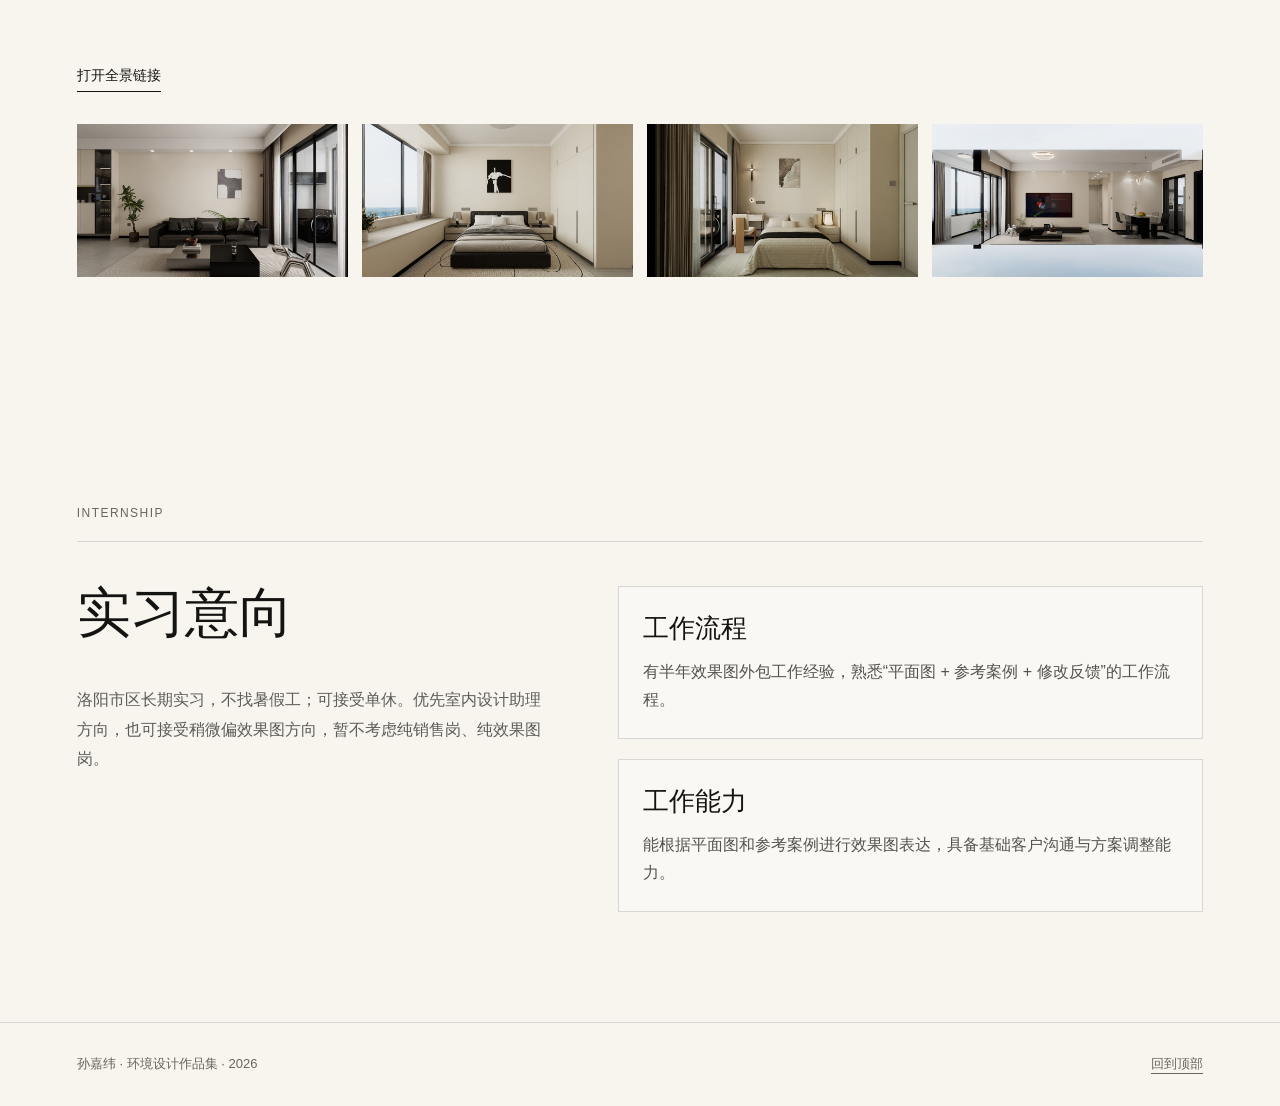
==== commit b541172c: "Add files via upload" ====
--- a/index.html
+++ b/index.html
@@ -2,7 +2,8 @@
 <html lang="zh-CN">
   <head>
     <meta charset="utf-8" />
-    <meta name="viewport" content="width=device-width, initial-scale=1" />
+    <meta name="viewport" content="width=device-width, initial-scale=1" />
+    <meta name="color-scheme" content="light" />
     <title>孙嘉纬 | 环境设计作品集</title>
     <meta name="description" content="孙嘉纬，洛阳理工学院环境设计专业本科在读，室内设计、效果图与空间设计作品集。" />
     <link rel="stylesheet" href="styles.css" />
@@ -36,7 +37,7 @@
           <div class="hero-actions">
             <a class="button primary" href="#works">查看作品</a>
             <a class="button ghost" href="#profile">完整信息</a>
-            <a class="button pdf" href="assets/docs/jianli.pdf" target="_blank" rel="noreferrer">查看简历 PDF</a>
+            <a class="button pdf" href="resume.html" target="_blank" rel="noreferrer">查看简历 PDF</a>
           </div>
         </div>
         <div class="hero-board reveal delay-1" aria-label="作品预览拼贴">
@@ -157,3 +158,4 @@
 
 
 
+
--- a/styles.css
+++ b/styles.css
@@ -13,8 +13,8 @@
 }
 
 * { box-sizing: border-box; }
-html { scroll-behavior: smooth; }
-body {
+html { scroll-behavior: smooth; color-scheme: light; background: var(--bg); }
+body {
   margin: 0;
   background: var(--bg);
   color: var(--ink);
@@ -666,3 +666,164 @@
     white-space: nowrap;
   }
 }
+
+/* Final deployment fixes */
+@media (prefers-color-scheme: dark) {
+  html, body {
+    background: var(--bg) !important;
+    color: var(--ink) !important;
+  }
+  .site-header,
+  .mobile-rail {
+    background: rgba(247,245,238,.88) !important;
+  }
+}
+
+@media (min-width: 861px) {
+  .project.split,
+  .project.reverse,
+  .project.editorial {
+    align-items: start;
+  }
+  .mosaic,
+  .mosaic.dense {
+    display: grid;
+    grid-template-columns: repeat(2, minmax(0, 1fr));
+    grid-auto-rows: auto;
+    align-items: start;
+    gap: 16px;
+  }
+  .mosaic img,
+  .mosaic .wide,
+  .mosaic .tall {
+    width: 100%;
+    height: auto !important;
+    min-height: 0 !important;
+    aspect-ratio: auto !important;
+    object-fit: contain !important;
+    grid-row: auto !important;
+  }
+  .mosaic .wide {
+    grid-column: 1 / -1;
+  }
+  .editorial-images {
+    align-items: start;
+  }
+  .editorial-images img:first-child,
+  .editorial-images img:not(:first-child),
+  .filmstrip img,
+  .gallery img {
+    height: auto !important;
+    min-height: 0 !important;
+    aspect-ratio: auto !important;
+    object-fit: contain !important;
+  }
+}
+
+/* Keep project 04 visually stable on desktop */
+@media (min-width: 861px) {
+  .project.reverse {
+    grid-template-columns: .42fr .9fr !important;
+  }
+  .project.reverse .project-meta {
+    order: 0 !important;
+  }
+  .project.reverse .mosaic {
+    order: 0 !important;
+  }
+}
+
+/* Mobile project action polish */
+@media (max-width: 860px) {
+  .project-meta {
+    display: grid !important;
+    grid-template-columns: auto minmax(0, 1fr);
+    column-gap: 10px;
+    row-gap: 10px;
+    align-items: baseline;
+    padding: 18px 0 2px !important;
+  }
+
+  .project-number {
+    grid-column: 1;
+    margin: 0 !important;
+  }
+
+  .project-meta h2 {
+    grid-column: 2;
+    margin: 0 !important;
+    vertical-align: 0;
+  }
+
+  .project-meta .text-link {
+    grid-column: 1 / -1;
+    justify-self: start;
+    min-height: 34px;
+    padding: 0 12px;
+    border: 1px solid rgba(20,20,18,.24);
+    border-radius: 999px;
+    background: rgba(255,255,255,.46) !important;
+    color: rgba(20,20,18,.82) !important;
+    box-shadow: 0 8px 22px rgba(20,20,18,.07);
+  }
+
+  .project-meta .password-note {
+    grid-column: 1 / -1;
+    justify-self: start;
+    width: auto;
+    margin: 0;
+    min-height: 32px;
+    display: inline-flex;
+    align-items: center;
+    padding: 0 10px;
+    border: 1px solid rgba(20,20,18,.18);
+    border-radius: 999px;
+    background: rgba(200,255,47,.28) !important;
+    color: rgba(20,20,18,.78) !important;
+    font-size: 12px;
+  }
+}
+
+/* Fix mobile project header/image stacking */
+@media (max-width: 860px) {
+  .project,
+  .project.feature,
+  .project.split,
+  .project.reverse,
+  .project.editorial,
+  .project.final-project {
+    grid-template-columns: 1fr !important;
+    align-items: start !important;
+  }
+
+  .project > .project-meta {
+    grid-column: 1 / -1 !important;
+    grid-row: auto !important;
+    position: relative;
+    z-index: 1;
+    min-width: 0;
+  }
+
+  .project > .mobile-project-cover,
+  .project > .gallery,
+  .project > .mosaic,
+  .project > .editorial-images,
+  .project > .filmstrip {
+    grid-column: 1 / -1 !important;
+    grid-row: auto !important;
+    position: relative;
+    z-index: 0;
+  }
+
+  .project > .mobile-project-cover {
+    margin-top: 4px;
+  }
+
+  .project.feature .mobile-project-cover {
+    order: 2;
+  }
+
+  .project.feature .gallery {
+    order: 3;
+  }
+}
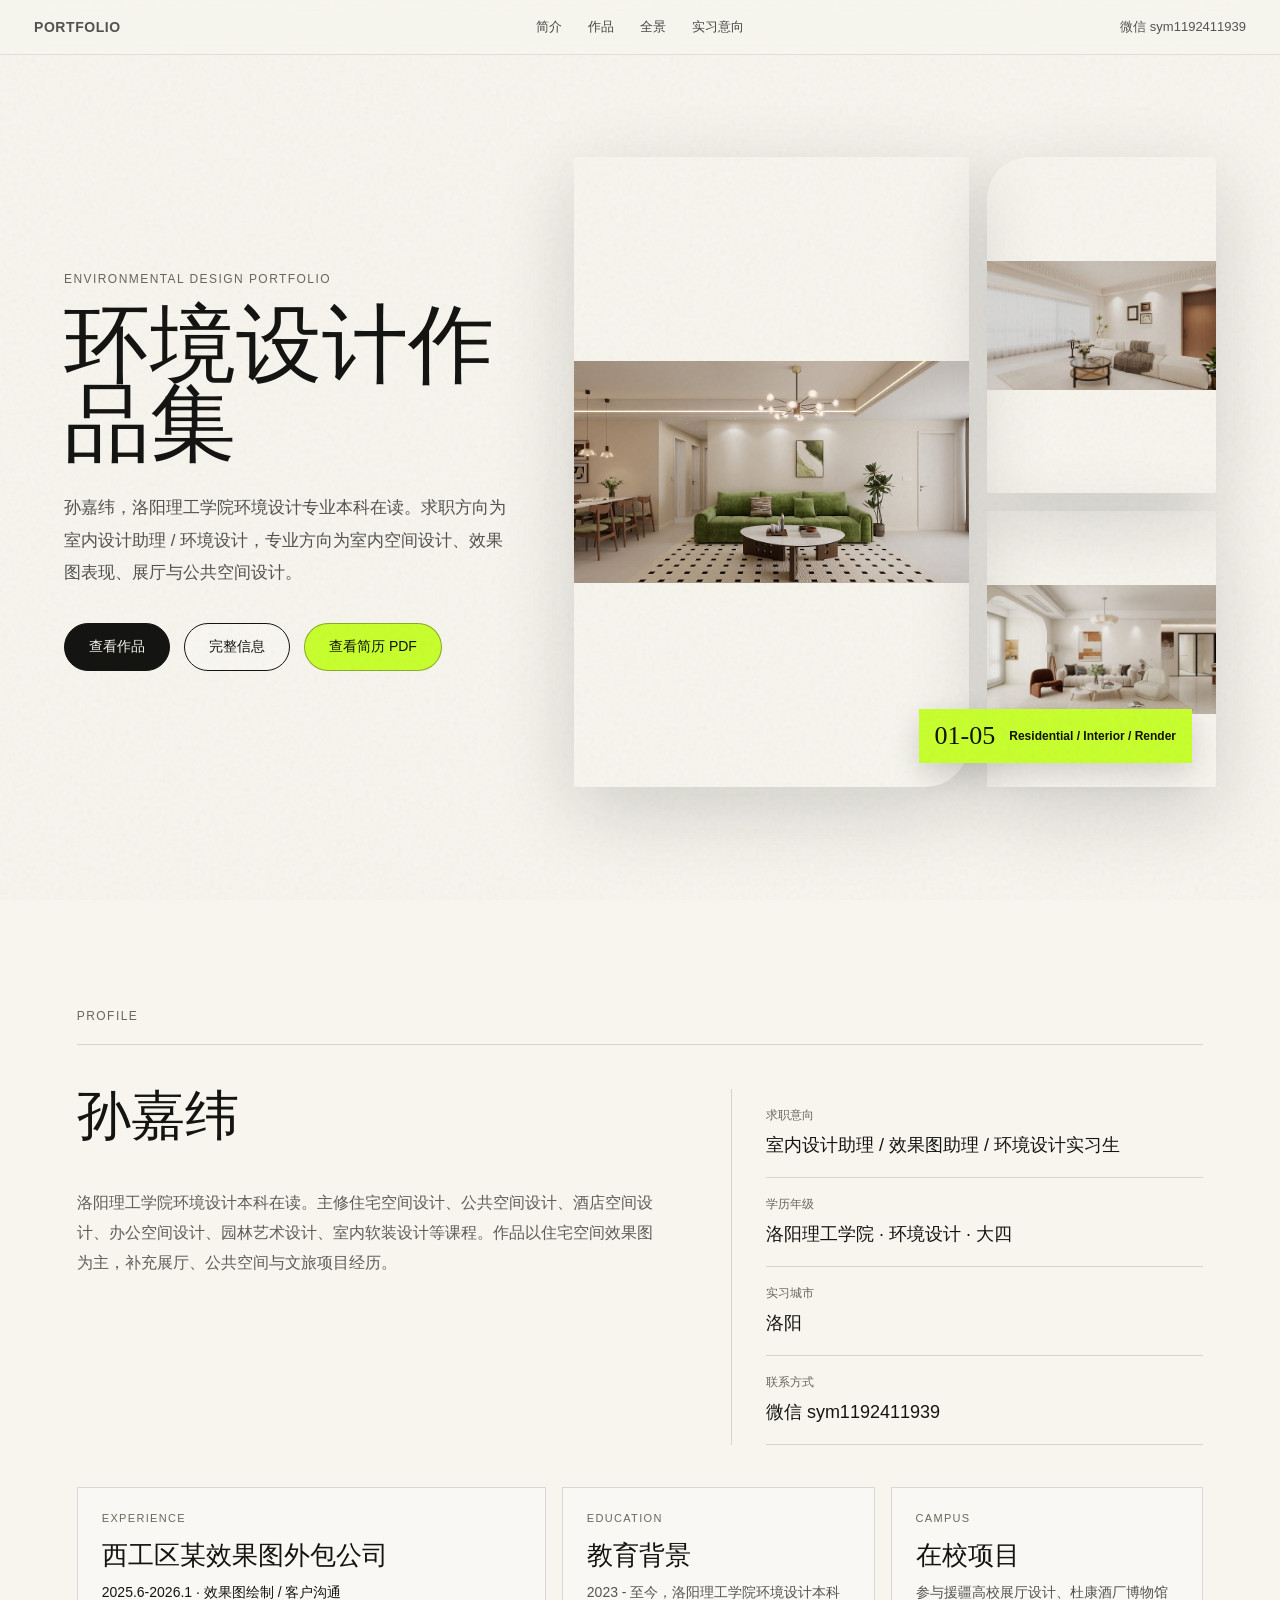
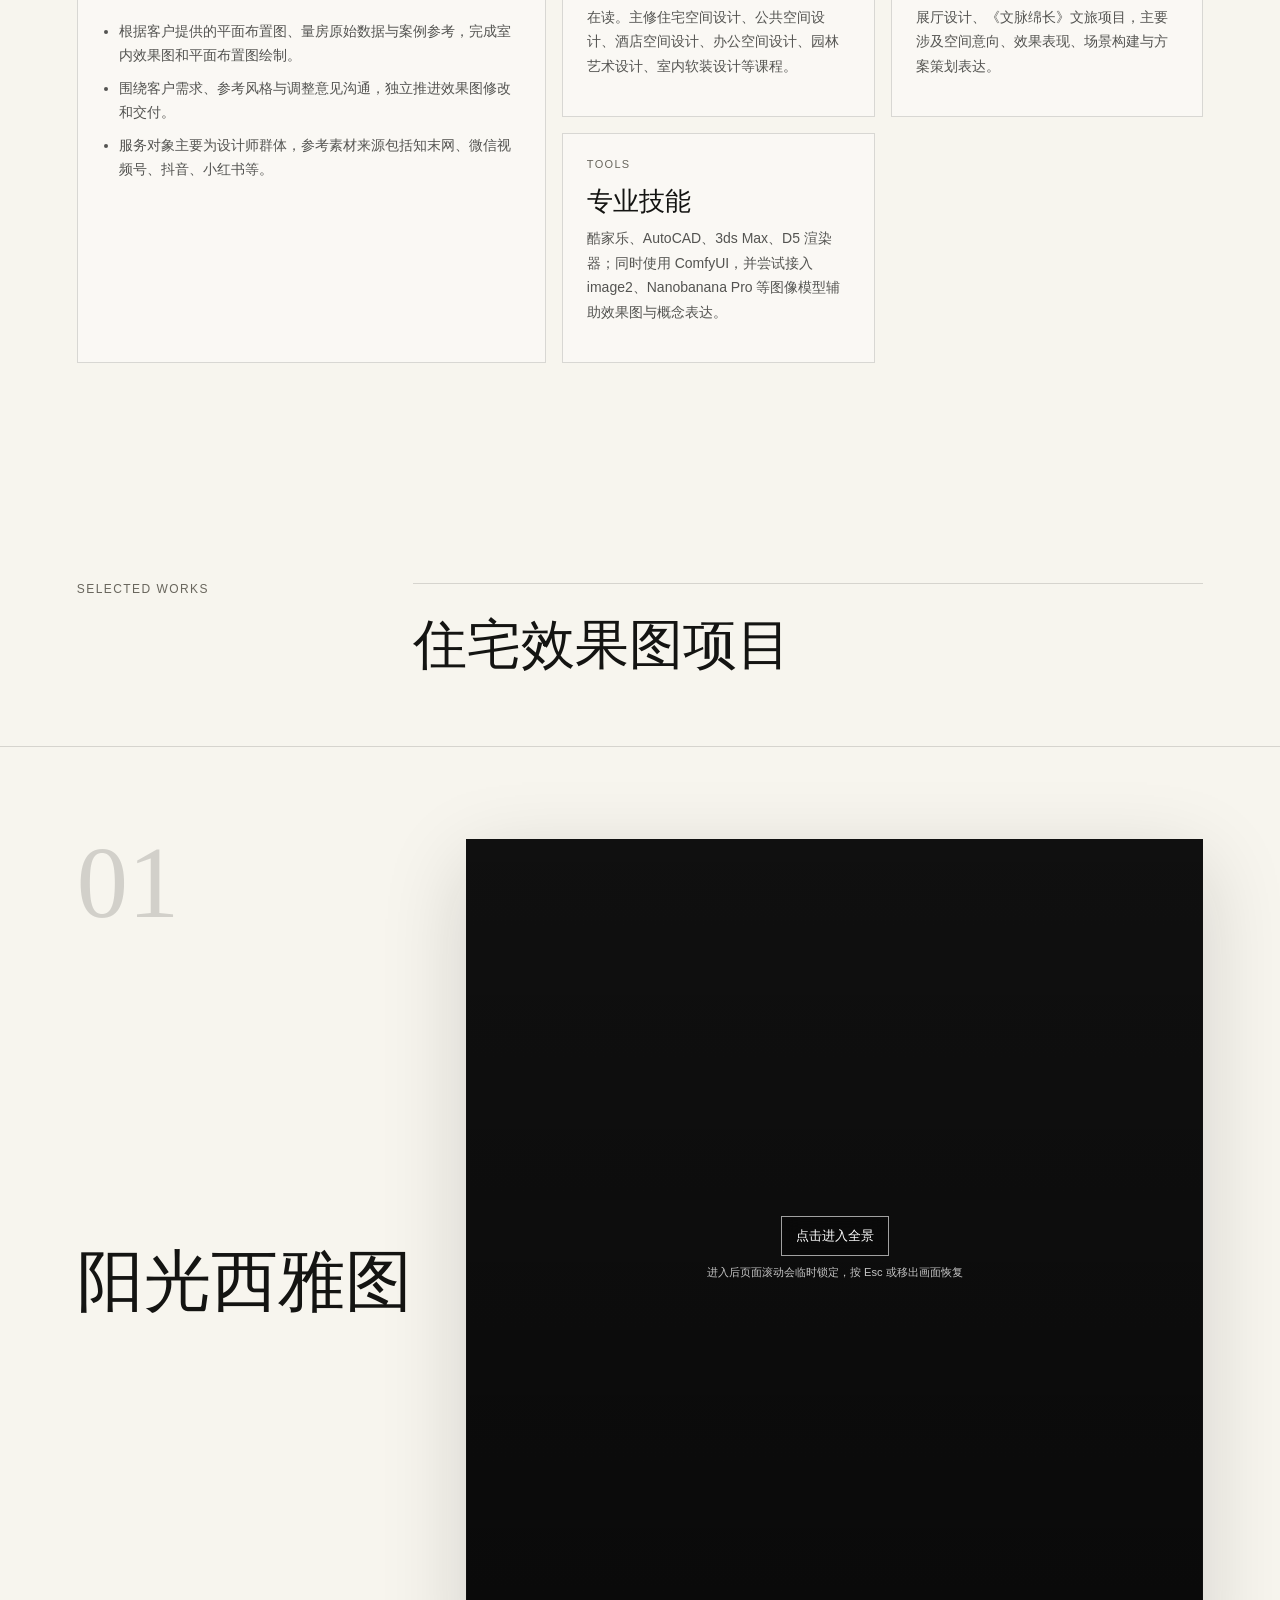
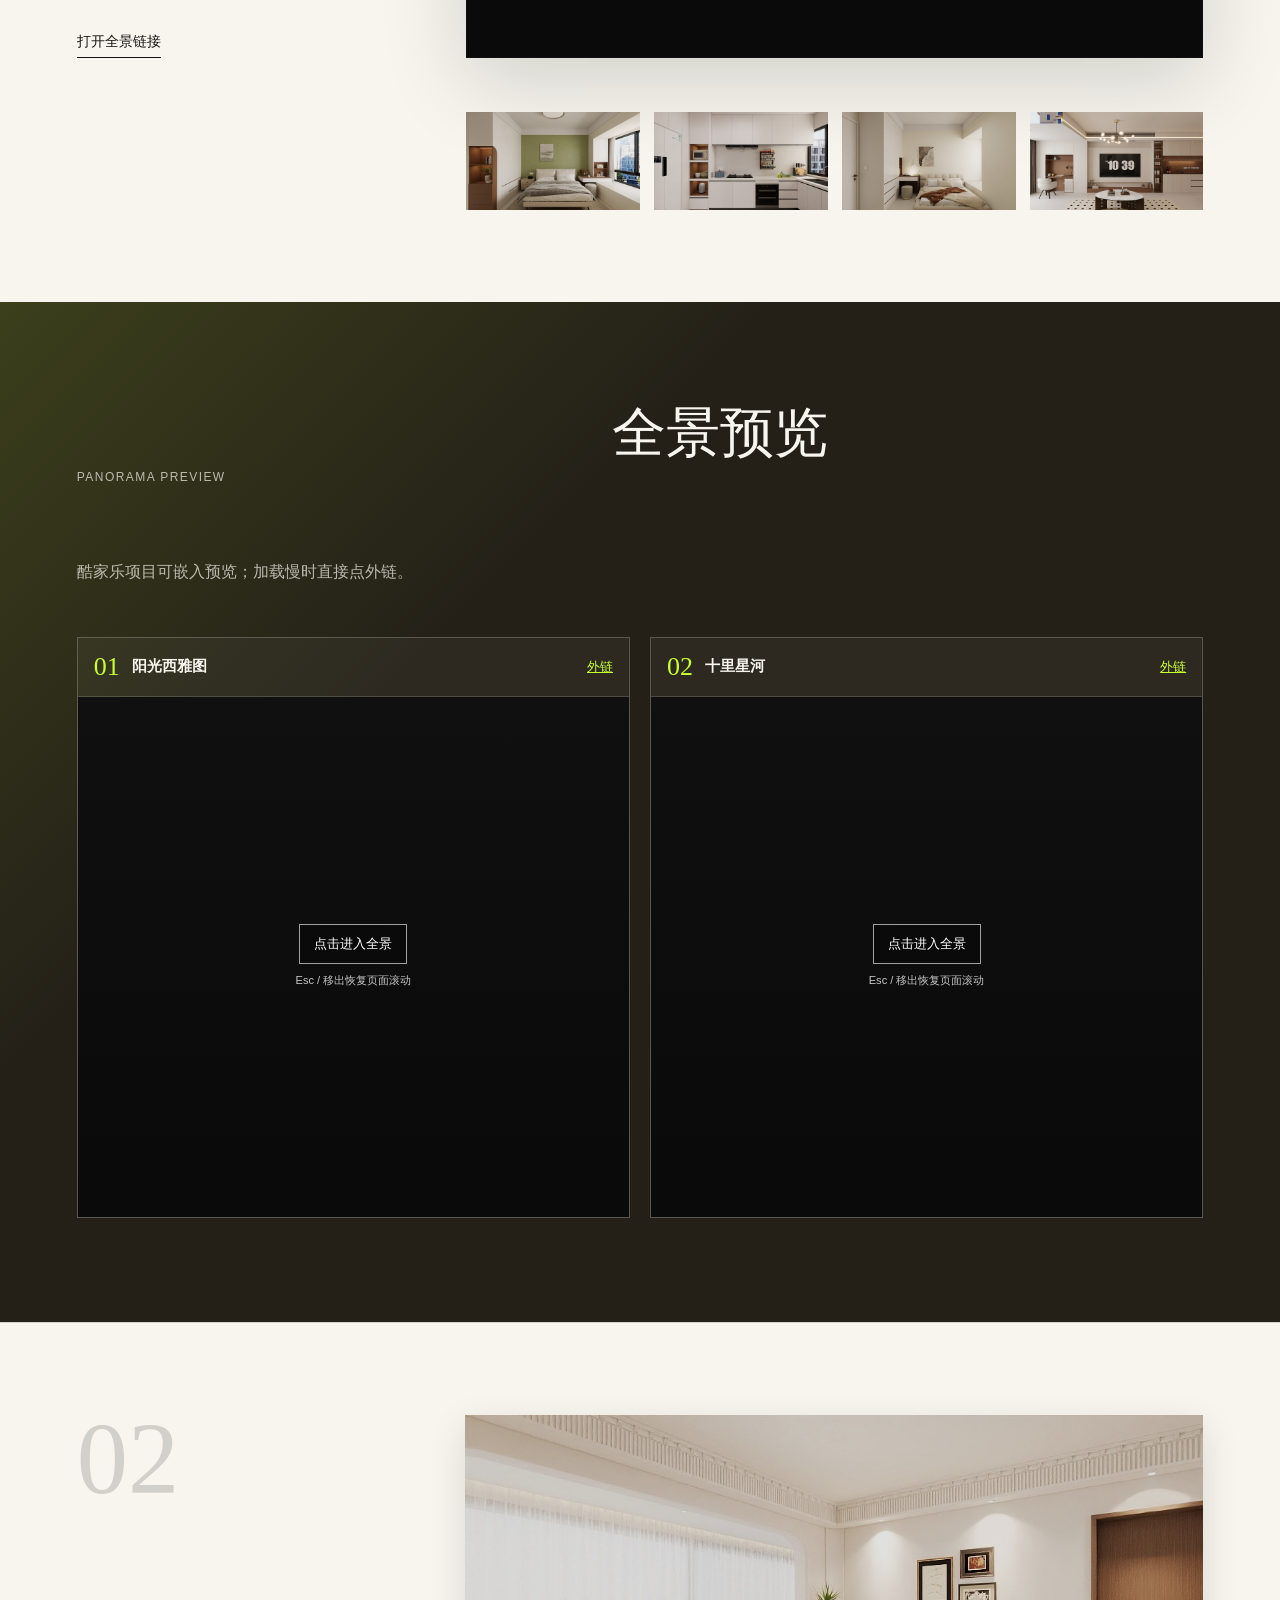
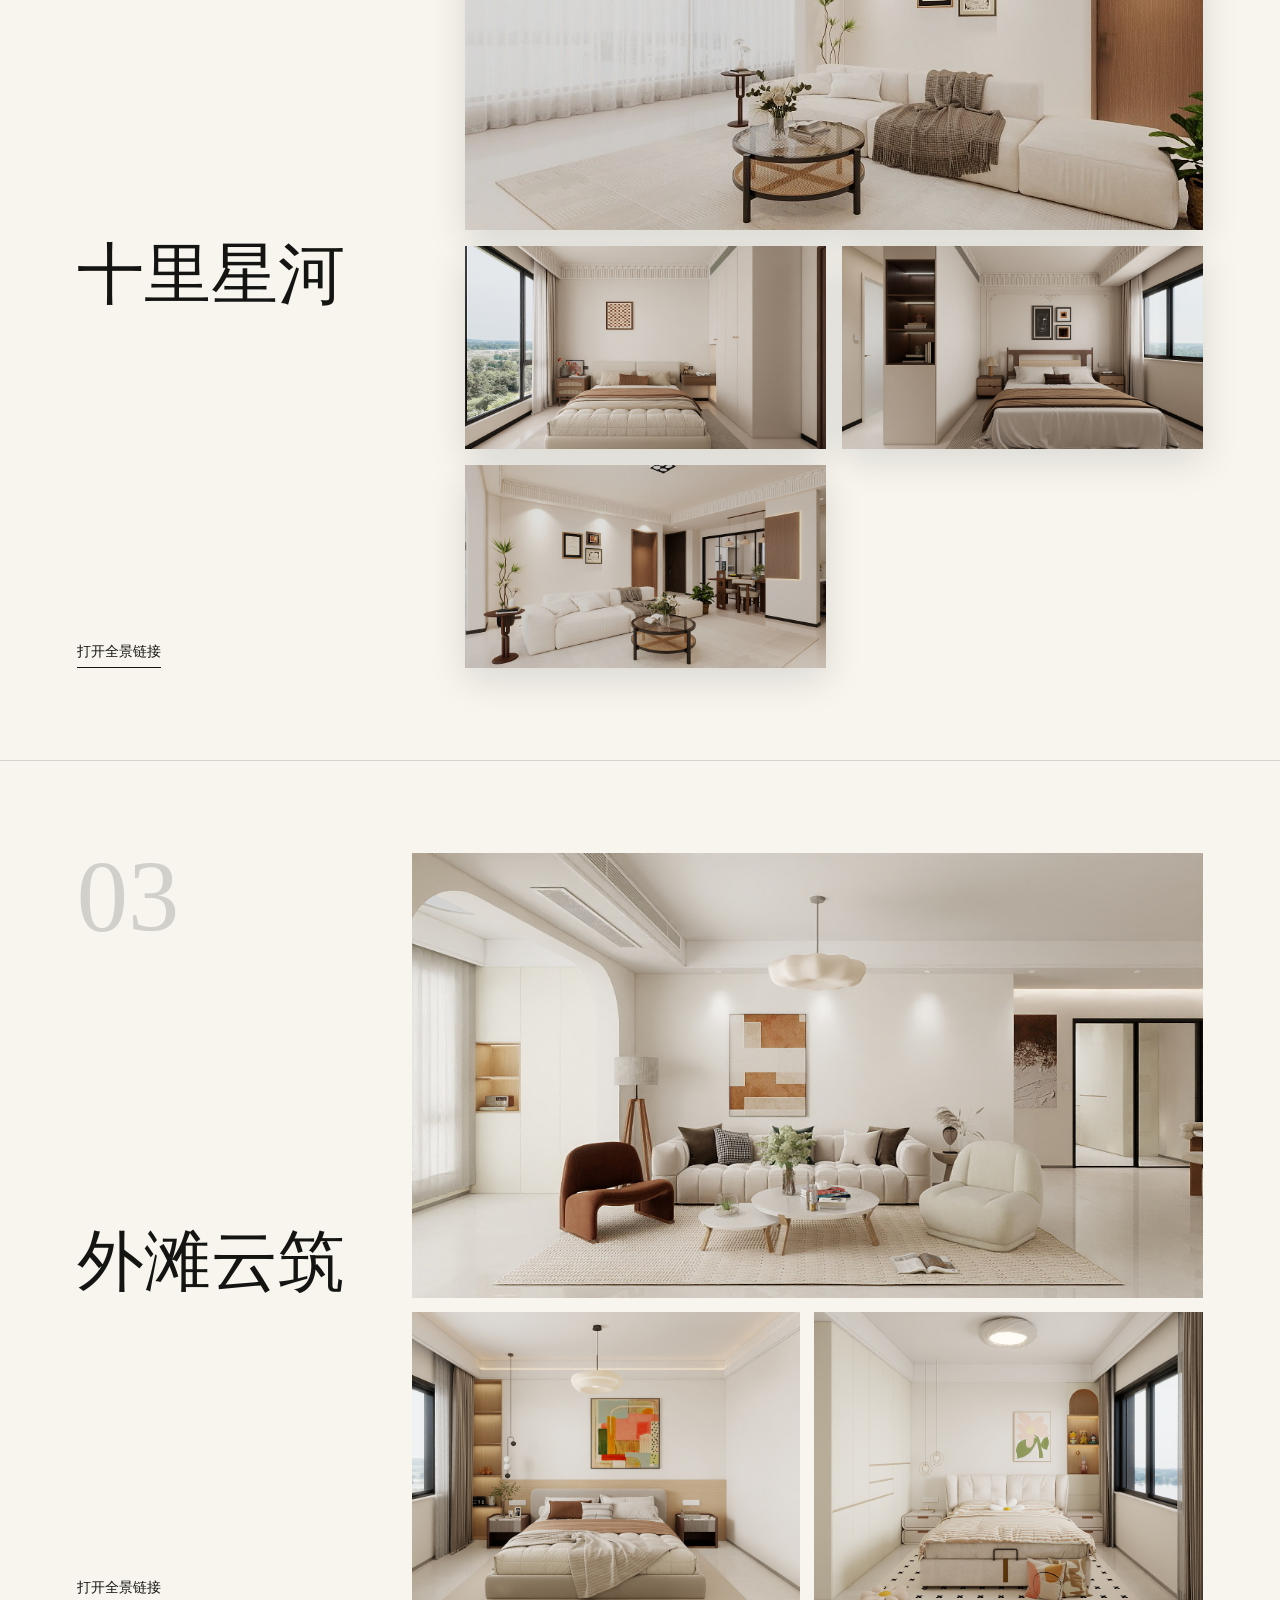
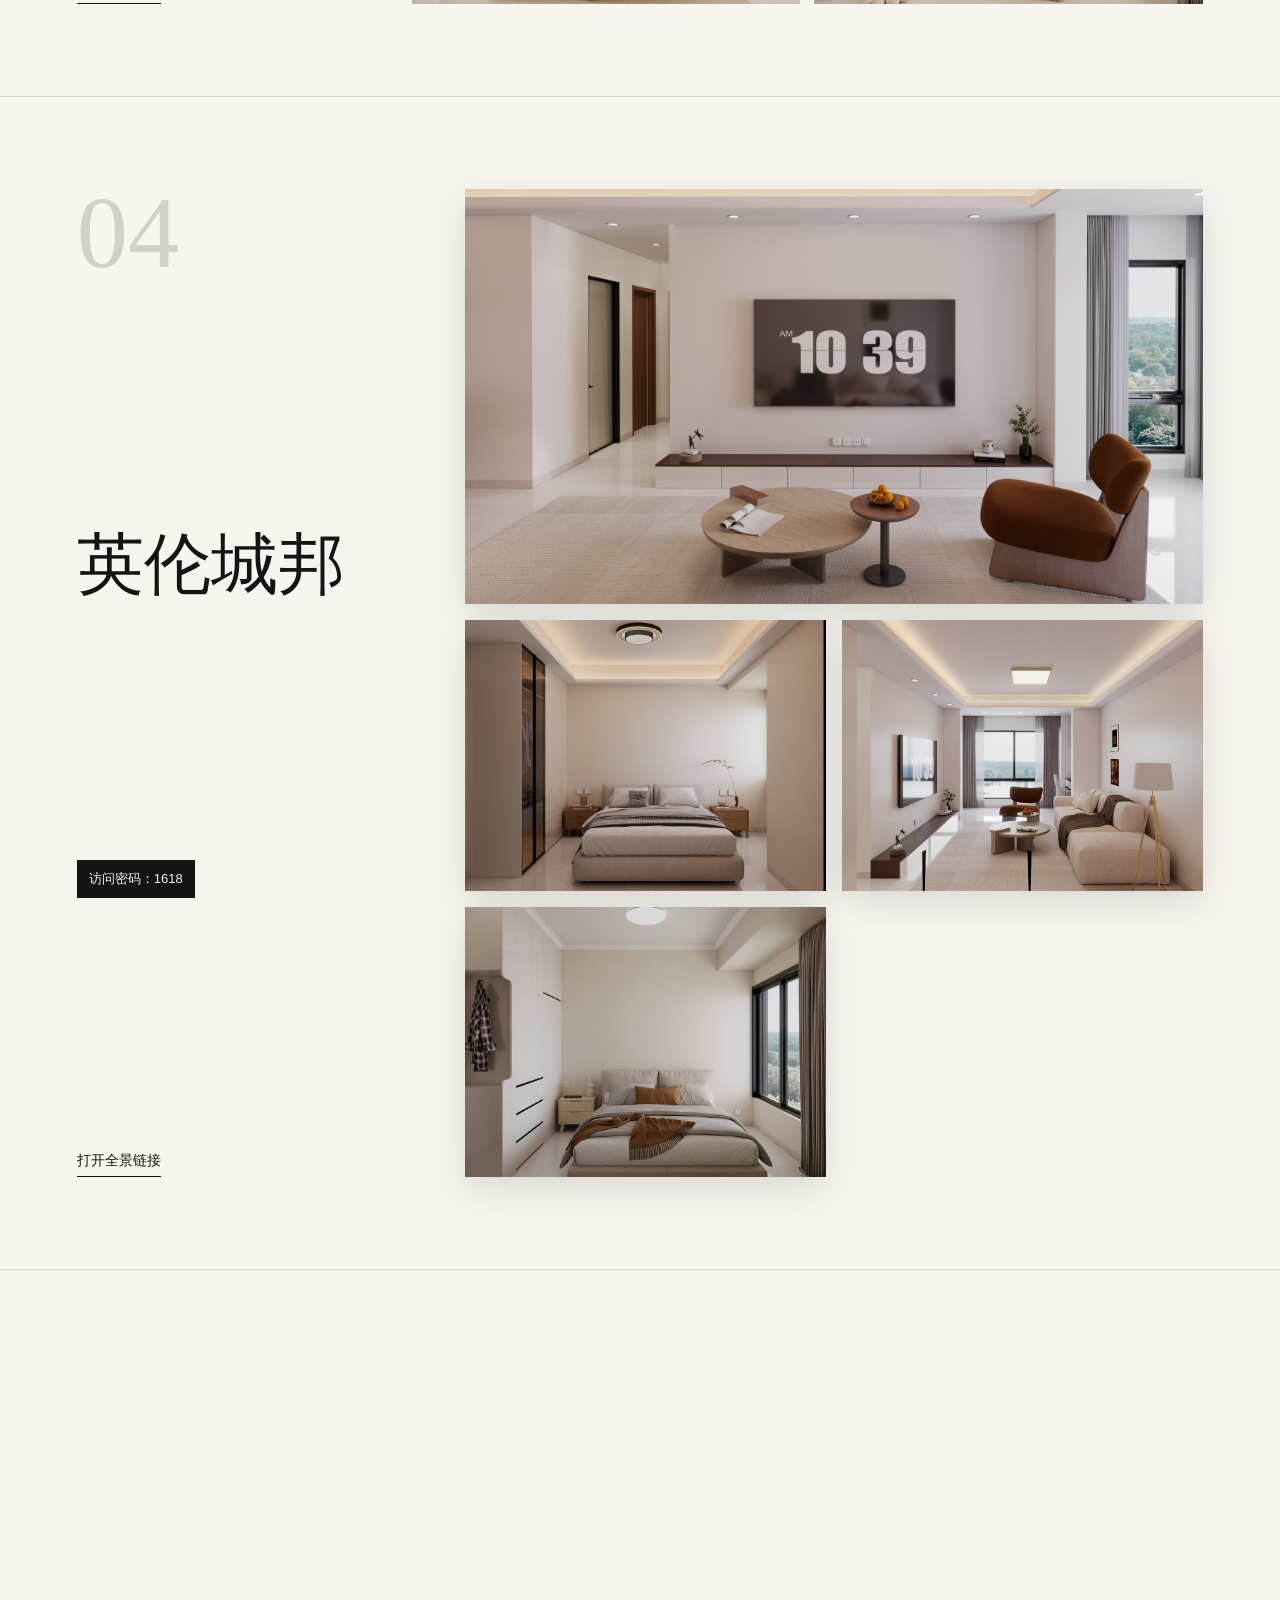
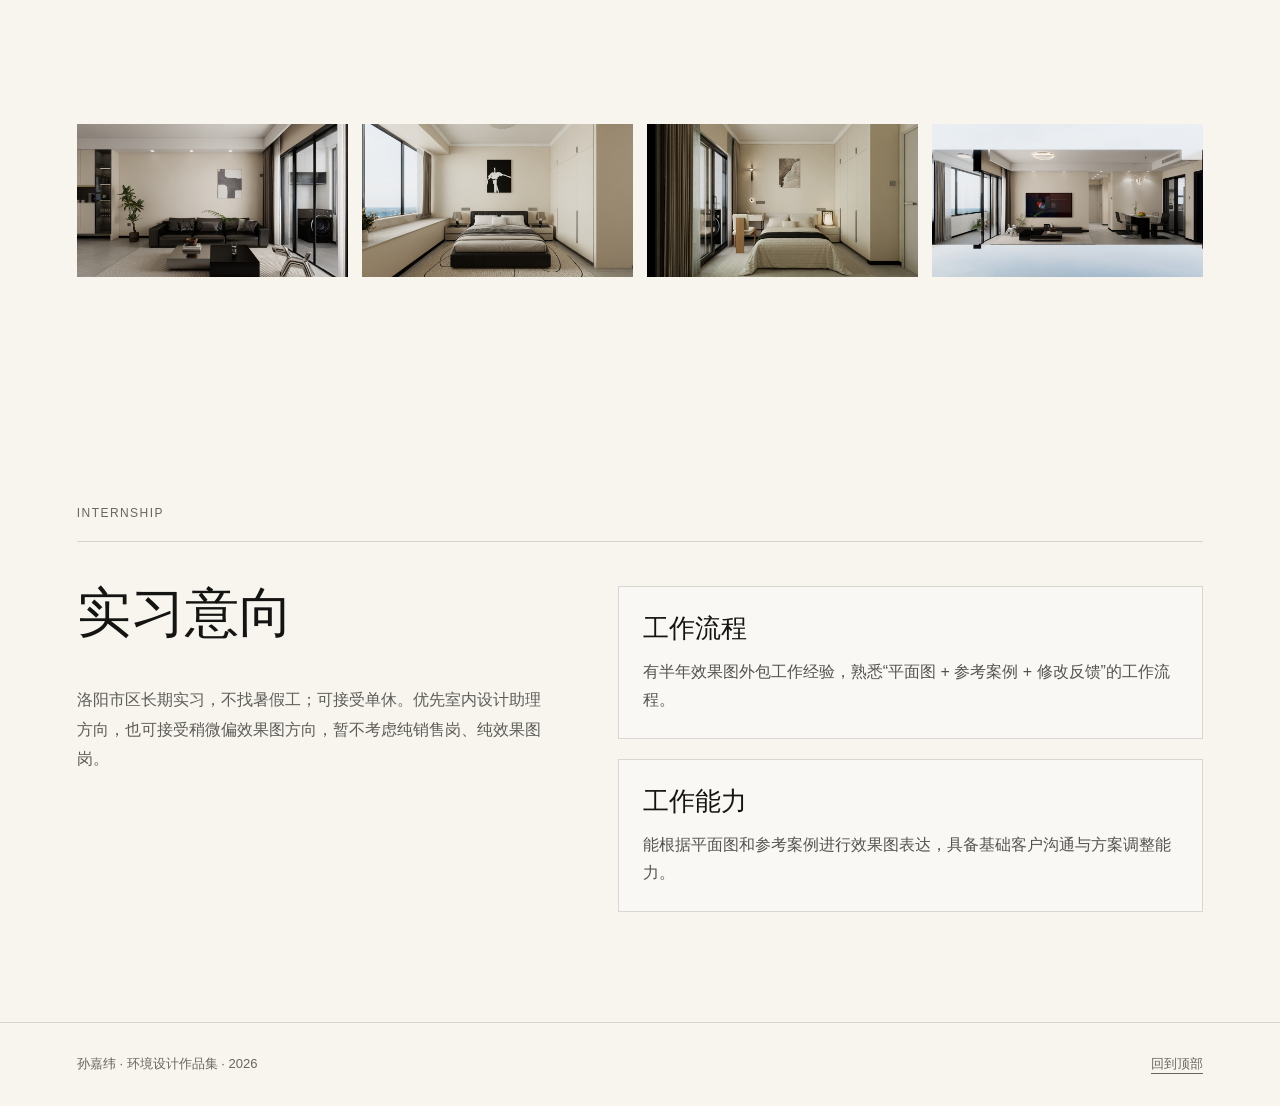
==== commit 6dec6269: "Update index.html" ====
--- a/index.html
+++ b/index.html
@@ -1,154 +1,154 @@
-<!doctype html>
-<html lang="zh-CN">
-  <head>
-    <meta charset="utf-8" />
+<!doctype html>
+<html lang="zh-CN">
+  <head>
+    <meta charset="utf-8" />
     <meta name="viewport" content="width=device-width, initial-scale=1" />
-    <meta name="color-scheme" content="light" />
-    <title>孙嘉纬 | 环境设计作品集</title>
-    <meta name="description" content="孙嘉纬，洛阳理工学院环境设计专业本科在读，室内设计、效果图与空间设计作品集。" />
-    <link rel="stylesheet" href="styles.css" />
-  </head>
-  <body>
-    <div class="grain" aria-hidden="true"></div>
-    <aside class="mobile-rail" aria-label="移动端目录">
-      <a href="#top" class="rail-dot active" data-target="top"><span>首页</span></a>
-      <a href="#profile" class="rail-dot" data-target="profile"><span>简介</span></a>
-      <a href="#project-01" class="rail-dot" data-target="project-01"><span>作品</span></a>
-      <a href="#intent" class="rail-dot" data-target="intent"><span>意向</span></a>
-    </aside>
-
-    <header class="site-header">
-      <a class="brand" href="#top" aria-label="回到顶部"><span class="brand-text">Portfolio</span></a>
-      <nav class="desktop-nav" aria-label="页面导航">
-        <a href="#profile">简介</a>
-        <a href="#works">作品</a>
-        <a href="#panorama">全景</a>
-        <a href="#intent">实习意向</a>
-      </nav>
-      <span class="contact-link">微信 sym1192411939</span><span class="mobile-desktop-tip">建议使用电脑访问</span>
-    </header>
-
-    <main id="top">
-      <section class="hero section-watch" id="hero" data-section="top">
-        <div class="hero-copy reveal">
-          <p class="small-line">Environmental Design Portfolio</p>
-          <h1>环境设计作品集</h1>
-          <p class="hero-intro">孙嘉纬，洛阳理工学院环境设计专业本科在读。求职方向为室内设计助理 / 环境设计，专业方向为室内空间设计、效果图表现、展厅与公共空间设计。</p>
-          <div class="hero-actions">
-            <a class="button primary" href="#works">查看作品</a>
+    <meta name="color-scheme" content="light" />
+    <title>孙嘉纬 | 环境设计作品集</title>
+    <meta name="description" content="孙嘉纬，洛阳理工学院环境设计专业本科在读，室内设计、效果图与空间设计作品集。" />
+    <link rel="stylesheet" href="styles.css" />
+  </head>
+  <body>
+    <div class="grain" aria-hidden="true"></div>
+    <aside class="mobile-rail" aria-label="移动端目录">
+      <a href="#top" class="rail-dot active" data-target="top"><span>首页</span></a>
+      <a href="#profile" class="rail-dot" data-target="profile"><span>简介</span></a>
+      <a href="#project-01" class="rail-dot" data-target="project-01"><span>作品</span></a>
+      <a href="#intent" class="rail-dot" data-target="intent"><span>意向</span></a>
+    </aside>
+
+    <header class="site-header">
+      <a class="brand" href="#top" aria-label="回到顶部"><span class="brand-text">Portfolio</span></a>
+      <nav class="desktop-nav" aria-label="页面导航">
+        <a href="#profile">简介</a>
+        <a href="#works">作品</a>
+        <a href="#panorama">全景</a>
+        <a href="#intent">实习意向</a>
+      </nav>
+      <span class="contact-link">微信 sym1192411939</span><span class="mobile-desktop-tip">建议使用电脑访问</span>
+    </header>
+
+    <main id="top">
+      <section class="hero section-watch" id="hero" data-section="top">
+        <div class="hero-copy reveal">
+          <p class="small-line">Environmental Design Portfolio</p>
+          <h1>环境设计作品集</h1>
+          <p class="hero-intro">孙嘉纬，洛阳理工学院环境设计专业本科在读。求职方向为室内设计助理 / 环境设计，专业方向为室内空间设计、效果图表现、展厅与公共空间设计。</p>
+          <div class="hero-actions">
+            <a class="button primary" href="#works">查看作品</a>
             <a class="button ghost" href="#profile">完整信息</a>
-            <a class="button pdf" href="resume.html" target="_blank" rel="noreferrer">查看简历 PDF</a>
-          </div>
-        </div>
-        <div class="hero-board reveal delay-1" aria-label="作品预览拼贴">
-          <figure class="hero-image hero-image-large tilt-card"><img src="assets/projects/p01-yangguang-xiyatu/img-01.jpg?v=kt0" alt="阳光西雅图项目室内效果图" /></figure>
-          <figure class="hero-image hero-image-small tilt-card"><img src="assets/projects/p02-shili-xinghe/img-01.jpg" alt="十里星河项目室内效果图" /></figure>
-          <figure class="hero-image hero-image-strip tilt-card"><img src="assets/projects/p03-waitan-yunzhu/img-01.jpg" alt="外滩云筑项目室内效果图" /></figure>
-          <div class="hero-index" aria-hidden="true"><span>01-05</span><strong>Residential / Interior / Render</strong></div>
-        </div>
-      </section>
-
-      <section class="profile section-watch" id="profile" data-section="profile">
-        <div class="section-label reveal">Profile</div>
-        <div class="profile-grid resume-grid">
-          <div class="profile-main reveal">
-            <h2>孙嘉纬</h2>
-            <p>洛阳理工学院环境设计本科在读。主修住宅空间设计、公共空间设计、酒店空间设计、办公空间设计、园林艺术设计、室内软装设计等课程。作品以住宅空间效果图为主，补充展厅、公共空间与文旅项目经历。</p>
-          </div>
-          <div class="profile-facts reveal delay-1">
-            <dl>
-              <div><dt>求职意向</dt><dd>室内设计助理 / 效果图助理 / 环境设计实习生</dd></div>
-              <div><dt>学历年级</dt><dd>洛阳理工学院 · 环境设计 · 大四</dd></div>
-              <div><dt>实习城市</dt><dd>洛阳</dd></div>
-              <div><dt>联系方式</dt><dd>微信 sym1192411939</dd></div>
-            </dl>
-          </div>
-        </div>
-
-        <div class="resume-panels reveal delay-2" aria-label="简历信息">
-          <article class="resume-panel wide-panel">
-            <span>Experience</span>
-            <h3>西工区某效果图外包公司</h3>
-            <p class="panel-time">2025.6-2026.1 · 效果图绘制 / 客户沟通</p>
-            <ul>
-              <li>根据客户提供的平面布置图、量房原始数据与案例参考，完成室内效果图和平面布置图绘制。</li>
-              <li>围绕客户需求、参考风格与调整意见沟通，独立推进效果图修改和交付。</li>
-              <li>服务对象主要为设计师群体，参考素材来源包括知末网、微信视频号、抖音、小红书等。</li>
-            </ul>
-          </article>
-          <article class="resume-panel">
-            <span>Education</span>
-            <h3>教育背景</h3>
-            <p>2023 - 至今，洛阳理工学院环境设计本科在读。主修住宅空间设计、公共空间设计、酒店空间设计、办公空间设计、园林艺术设计、室内软装设计等课程。</p>
-          </article>
-          <article class="resume-panel">
-            <span>Campus</span>
-            <h3>在校项目</h3>
-            <p>参与援疆高校展厅设计、杜康酒厂博物馆展厅设计、《文脉绵长》文旅项目，主要涉及空间意向、效果表现、场景构建与方案策划表达。</p>
-          </article>
-          <article class="resume-panel">
-            <span>Tools</span>
-            <h3>专业技能</h3>
-            <p>酷家乐、AutoCAD、3ds Max、D5 渲染器；同时使用 ComfyUI，并尝试接入 image2、Nanobanana Pro 等图像模型辅助效果图与概念表达。</p>
-          </article>
-        </div>
-      </section>
-
-      <section class="works-intro" id="works">
-        <div class="section-label reveal">Selected Works</div>
-        <div class="works-heading reveal"><h2>住宅效果图项目</h2></div>
-      </section>
-
-      <section class="project feature section-watch" id="project-01" data-section="project-01">
-        <div class="project-meta reveal"><span class="project-number">01</span><h2>阳光西雅图</h2><a class="text-link" target="_blank" rel="noreferrer" href="https://www.kujiale.cn/design/3FO3HYE5EFXD/show?fromqrcode=true">打开全景链接</a></div>
+            <a class="button pdf" href="resume.html" target="_blank" rel="noreferrer">查看简历 PDF</a>
+          </div>
+        </div>
+        <div class="hero-board reveal delay-1" aria-label="作品预览拼贴">
+          <figure class="hero-image hero-image-large tilt-card"><img src="assets/projects/p01-yangguang-xiyatu/img-01.jpg?v=kt0" alt="阳光西雅图项目室内效果图" /></figure>
+          <figure class="hero-image hero-image-small tilt-card"><img src="assets/projects/p02-shili-xinghe/img-01.jpg" alt="十里星河项目室内效果图" /></figure>
+          <figure class="hero-image hero-image-strip tilt-card"><img src="assets/projects/p03-waitan-yunzhu/img-01.jpg" alt="外滩云筑项目室内效果图" /></figure>
+          <div class="hero-index" aria-hidden="true"><span>01-05</span><strong>Residential / Interior / Render</strong></div>
+        </div>
+      </section>
+
+      <section class="profile section-watch" id="profile" data-section="profile">
+        <div class="section-label reveal">Profile</div>
+        <div class="profile-grid resume-grid">
+          <div class="profile-main reveal">
+            <h2>孙嘉纬</h2>
+            <p>洛阳理工学院环境设计本科在读。主修住宅空间设计、公共空间设计、酒店空间设计、办公空间设计、园林艺术设计、室内软装设计等课程。作品以住宅空间效果图为主，补充展厅、公共空间与文旅项目经历。</p>
+          </div>
+          <div class="profile-facts reveal delay-1">
+            <dl>
+              <div><dt>求职意向</dt><dd>室内设计助理 / 效果图助理 / 环境设计实习生</dd></div>
+              <div><dt>学历年级</dt><dd>洛阳理工学院 · 环境设计 · 大四</dd></div>
+              <div><dt>实习城市</dt><dd>洛阳</dd></div>
+              <div><dt>联系方式</dt><dd>微信 sym1192411939</dd></div>
+            </dl>
+          </div>
+        </div>
+
+        <div class="resume-panels reveal delay-2" aria-label="简历信息">
+          <article class="resume-panel wide-panel">
+            <span>Experience</span>
+            <h3>西工区某效果图外包公司</h3>
+            <p class="panel-time">2025.6-2026.1 · 效果图绘制 / 客户沟通</p>
+            <ul>
+              <li>根据客户提供的平面布置图、量房原始数据与案例参考，完成室内效果图和平面布置图绘制。</li>
+              <li>围绕客户需求、参考风格与调整意见沟通，独立推进效果图修改和交付。</li>
+              <li>服务对象主要为设计师群体，参考素材来源包括知末网、微信视频号、抖音、小红书等。</li>
+            </ul>
+          </article>
+          <article class="resume-panel">
+            <span>Education</span>
+            <h3>教育背景</h3>
+            <p>2023 - 至今，洛阳理工学院环境设计本科在读。主修住宅空间设计、公共空间设计、酒店空间设计、办公空间设计、园林艺术设计、室内软装设计等课程。</p>
+          </article>
+          <article class="resume-panel">
+            <span>Campus</span>
+            <h3>在校项目</h3>
+            <p>参与援疆高校展厅设计、杜康酒厂博物馆展厅设计、《文脉绵长》文旅项目，主要涉及空间意向、效果表现、场景构建与方案策划表达。</p>
+          </article>
+          <article class="resume-panel">
+            <span>Tools</span>
+            <h3>专业技能</h3>
+            <p>酷家乐、AutoCAD、3ds Max、D5 渲染器；同时使用 ComfyUI，并尝试接入 image2、Nanobanana Pro 等图像模型辅助效果图与概念表达。</p>
+          </article>
+        </div>
+      </section>
+
+      <section class="works-intro" id="works">
+        <div class="section-label reveal">Selected Works</div>
+        <div class="works-heading reveal"><h2>住宅效果图项目</h2></div>
+      </section>
+
+      <section class="project feature section-watch" id="project-01" data-section="project-01">
+        <div class="project-meta reveal"><span class="project-number">01</span><h2>阳光西雅图</h2><a class="text-link" target="_blank" rel="noreferrer" href="https://www.kujiale.cn/design/3FO3HYE5EFXD/show?fromqrcode=true">打开全景链接</a></div>
         <figure class="mobile-project-cover reveal delay-1"><img src="assets/projects/p01-yangguang-xiyatu/img-01.jpg?v=kt0" alt="阳光西雅图项目封面图" /></figure>
-        <div class="project-visual project-iframe iframe-shell reveal delay-1" data-iframe-shell>
-          <iframe title="阳光西雅图全景预览" loading="lazy" data-src="https://www.kujiale.cn/design/3FO3HYE5EFXD/show?fromqrcode=true"></iframe>
-          <button class="iframe-shield" type="button"><span>点击进入全景</span><small>进入后页面滚动会临时锁定，按 Esc 或移出画面恢复</small></button>
-        </div>
-        <div class="gallery reveal delay-2" aria-label="阳光西雅图项目图片"><img src="assets/projects/p01-yangguang-xiyatu/img-03.jpg" alt="阳光西雅图效果图 3" /><img src="assets/projects/p01-yangguang-xiyatu/img-04.jpg" alt="阳光西雅图效果图 4" /><img src="assets/projects/p01-yangguang-xiyatu/img-05.jpg" alt="阳光西雅图效果图 5" /><img src="assets/projects/p01-yangguang-xiyatu/img-06.jpg" alt="阳光西雅图效果图 6" /></div>
-      </section>
-
-      <section class="pano-section section-watch" id="panorama" data-section="panorama">
-        <div class="pano-copy reveal"><span class="section-label">Panorama Preview</span><h2>全景预览</h2><p>酷家乐项目可嵌入预览；加载慢时直接点外链。</p></div>
-        <div class="pano-grid">
-          <article class="pano-card reveal delay-1"><div class="pano-head"><span>01</span><h3>阳光西雅图</h3><a target="_blank" rel="noreferrer" href="https://www.kujiale.cn/design/3FO3HYE5EFXD/show?fromqrcode=true">外链</a></div><div class="iframe-shell" data-iframe-shell><iframe title="阳光西雅图全景预览" loading="lazy" data-src="https://www.kujiale.cn/design/3FO3HYE5EFXD/show?fromqrcode=true"></iframe><button class="iframe-shield" type="button"><span>点击进入全景</span><small>Esc / 移出恢复页面滚动</small></button></div></article>
-          <article class="pano-card desktop-only reveal delay-2"><div class="pano-head"><span>02</span><h3>十里星河</h3><a target="_blank" rel="noreferrer" href="https://www.kujiale.cn/design/3FO3HVKYOUN2/show?fromqrcode=true">外链</a></div><div class="iframe-shell" data-iframe-shell><iframe title="十里星河全景预览" loading="lazy" data-src="https://www.kujiale.cn/design/3FO3HVKYOUN2/show?fromqrcode=true"></iframe><button class="iframe-shield" type="button"><span>点击进入全景</span><small>Esc / 移出恢复页面滚动</small></button></div></article>
-        </div>
-      </section>
-
-      <section class="project split section-watch" id="project-02" data-section="project-02">
-        <div class="project-meta reveal"><span class="project-number">02</span><h2>十里星河</h2><a class="text-link" target="_blank" rel="noreferrer" href="https://www.kujiale.cn/design/3FO3HVKYOUN2/show?fromqrcode=true">打开全景链接</a></div>
-        <div class="mosaic reveal delay-1"><img class="wide" src="assets/projects/p02-shili-xinghe/img-01.jpg" alt="十里星河客餐厅效果图" /><img src="assets/projects/p02-shili-xinghe/img-02.jpg" alt="十里星河北次卧效果图" /><img src="assets/projects/p02-shili-xinghe/img-03.jpg" alt="十里星河起居室效果图" /><img class="tall" src="assets/projects/p02-shili-xinghe/img-04.jpg" alt="十里星河客餐厅效果图 2" /></div>
-      </section>
-
-      <section class="project editorial section-watch" id="project-03" data-section="project-03">
-        <div class="project-meta reveal"><span class="project-number">03</span><h2>外滩云筑</h2><a class="text-link" target="_blank" rel="noreferrer" href="https://www.kujiale.cn/design/3FO3HLCUXS1P/show?fromqrcode=true">打开全景链接</a></div>
-        <div class="editorial-images reveal delay-1"><img src="assets/projects/p03-waitan-yunzhu/img-01.jpg" alt="外滩云筑效果图 1" /><img src="assets/projects/p03-waitan-yunzhu/img-02.jpg" alt="外滩云筑效果图 2" /><img src="assets/projects/p03-waitan-yunzhu/img-03.jpg" alt="外滩云筑效果图 3" /></div>
-      </section>
-
-      <section class="project split reverse section-watch" id="project-04" data-section="project-04">
-        <div class="project-meta reveal"><span class="project-number">04</span><h2>英伦城邦</h2><div class="password-note">访问密码：161888</div><a class="text-link" target="_blank" rel="noreferrer" href="https://vr.justeasy.cn/view/1017o5r9e7993108-1759998748.html">打开全景链接</a></div>
-        <div class="mosaic dense reveal delay-1"><img class="wide" src="assets/projects/p04-yinglun-chengbang/img-01.jpg" alt="英伦城邦客厅效果图" /><img src="assets/projects/p04-yinglun-chengbang/img-02.jpg" alt="英伦城邦主卧效果图" /><img src="assets/projects/p04-yinglun-chengbang/img-03.jpg" alt="英伦城邦餐厅效果图" /><img class="tall" src="assets/projects/p04-yinglun-chengbang/img-05.jpg" alt="英伦城邦次卧效果图" /></div>
-      </section>
-
-      <section class="project final-project section-watch" id="project-05" data-section="project-05">
-        <div class="project-meta reveal"><span class="project-number">05</span><h2>沁棠云筑</h2><a class="text-link" target="_blank" rel="noreferrer" href="https://www.kujiale.cn/design/3FO3IFOYQHNQ/show?fromqrcode=true">打开全景链接</a></div>
-        <div class="filmstrip reveal delay-1"><img src="assets/projects/p05-qintang-yunzhu/img-01.jpg" alt="沁棠云筑效果图 1" /><img src="assets/projects/p05-qintang-yunzhu/img-02.jpg" alt="沁棠云筑效果图 2" /><img src="assets/projects/p05-qintang-yunzhu/img-03.jpg" alt="沁棠云筑效果图 3" /><img src="assets/projects/p05-qintang-yunzhu/img-04.jpg" alt="沁棠云筑效果图 4" /></div>
-      </section>
-
-      <section class="intent section-watch" id="intent" data-section="intent">
-        <div class="section-label reveal">Internship</div>
-        <div class="intent-layout">
-          <div class="intent-copy reveal"><h2>实习意向</h2><p>洛阳市区长期实习，不找暑假工；可接受单休。优先室内设计助理方向，也可接受稍微偏效果图方向，暂不考虑纯销售岗、纯效果图岗。</p></div>
-          <div class="timeline reveal delay-1"><div><time>工作流程</time><p>有半年效果图外包工作经验，熟悉“平面图 + 参考案例 + 修改反馈”的工作流程。</p></div><div><time>工作能力</time><p>能根据平面图和参考案例进行效果图表达，具备基础客户沟通与方案调整能力。</p></div></div>
-        </div>
-      </section>
-    </main>
-
-    <footer class="site-footer"><p>孙嘉纬 · 环境设计作品集 · 2026</p><a href="#top">回到顶部</a></footer>
-    <script src="script.js"></script>
-  </body>
+        <div class="project-visual project-iframe iframe-shell reveal delay-1" data-iframe-shell>
+          <iframe title="阳光西雅图全景预览" loading="lazy" data-src="https://www.kujiale.cn/design/3FO3HYE5EFXD/show?fromqrcode=true"></iframe>
+          <button class="iframe-shield" type="button"><span>点击进入全景</span><small>进入后页面滚动会临时锁定，按 Esc 或移出画面恢复</small></button>
+        </div>
+        <div class="gallery reveal delay-2" aria-label="阳光西雅图项目图片"><img src="assets/projects/p01-yangguang-xiyatu/img-03.jpg" alt="阳光西雅图效果图 3" /><img src="assets/projects/p01-yangguang-xiyatu/img-04.jpg" alt="阳光西雅图效果图 4" /><img src="assets/projects/p01-yangguang-xiyatu/img-05.jpg" alt="阳光西雅图效果图 5" /><img src="assets/projects/p01-yangguang-xiyatu/img-06.jpg" alt="阳光西雅图效果图 6" /></div>
+      </section>
+
+      <section class="pano-section section-watch" id="panorama" data-section="panorama">
+        <div class="pano-copy reveal"><span class="section-label">Panorama Preview</span><h2>全景预览</h2><p>酷家乐项目可嵌入预览；加载慢时直接点外链。</p></div>
+        <div class="pano-grid">
+          <article class="pano-card reveal delay-1"><div class="pano-head"><span>01</span><h3>阳光西雅图</h3><a target="_blank" rel="noreferrer" href="https://www.kujiale.cn/design/3FO3HYE5EFXD/show?fromqrcode=true">外链</a></div><div class="iframe-shell" data-iframe-shell><iframe title="阳光西雅图全景预览" loading="lazy" data-src="https://www.kujiale.cn/design/3FO3HYE5EFXD/show?fromqrcode=true"></iframe><button class="iframe-shield" type="button"><span>点击进入全景</span><small>Esc / 移出恢复页面滚动</small></button></div></article>
+          <article class="pano-card desktop-only reveal delay-2"><div class="pano-head"><span>02</span><h3>十里星河</h3><a target="_blank" rel="noreferrer" href="https://www.kujiale.cn/design/3FO3HVKYOUN2/show?fromqrcode=true">外链</a></div><div class="iframe-shell" data-iframe-shell><iframe title="十里星河全景预览" loading="lazy" data-src="https://www.kujiale.cn/design/3FO3HVKYOUN2/show?fromqrcode=true"></iframe><button class="iframe-shield" type="button"><span>点击进入全景</span><small>Esc / 移出恢复页面滚动</small></button></div></article>
+        </div>
+      </section>
+
+      <section class="project split section-watch" id="project-02" data-section="project-02">
+        <div class="project-meta reveal"><span class="project-number">02</span><h2>十里星河</h2><a class="text-link" target="_blank" rel="noreferrer" href="https://www.kujiale.cn/design/3FO3HVKYOUN2/show?fromqrcode=true">打开全景链接</a></div>
+        <div class="mosaic reveal delay-1"><img class="wide" src="assets/projects/p02-shili-xinghe/img-01.jpg" alt="十里星河客餐厅效果图" /><img src="assets/projects/p02-shili-xinghe/img-02.jpg" alt="十里星河北次卧效果图" /><img src="assets/projects/p02-shili-xinghe/img-03.jpg" alt="十里星河起居室效果图" /><img class="tall" src="assets/projects/p02-shili-xinghe/img-04.jpg" alt="十里星河客餐厅效果图 2" /></div>
+      </section>
+
+      <section class="project editorial section-watch" id="project-03" data-section="project-03">
+        <div class="project-meta reveal"><span class="project-number">03</span><h2>外滩云筑</h2><a class="text-link" target="_blank" rel="noreferrer" href="https://www.kujiale.cn/design/3FO3HLCUXS1P/show?fromqrcode=true">打开全景链接</a></div>
+        <div class="editorial-images reveal delay-1"><img src="assets/projects/p03-waitan-yunzhu/img-01.jpg" alt="外滩云筑效果图 1" /><img src="assets/projects/p03-waitan-yunzhu/img-02.jpg" alt="外滩云筑效果图 2" /><img src="assets/projects/p03-waitan-yunzhu/img-03.jpg" alt="外滩云筑效果图 3" /></div>
+      </section>
+
+      <section class="project split reverse section-watch" id="project-04" data-section="project-04">
+        <div class="project-meta reveal"><span class="project-number">04</span><h2>英伦城邦</h2><div class="password-note">访问密码：1618</div><a class="text-link" target="_blank" rel="noreferrer" href="https://www.kujiale.cn/design/3FO3I6LY7APE/show?fromqrcode=true">打开全景链接</a></div>
+        <div class="mosaic dense reveal delay-1"><img class="wide" src="assets/projects/p04-yinglun-chengbang/img-01.jpg" alt="英伦城邦客厅效果图" /><img src="assets/projects/p04-yinglun-chengbang/img-02.jpg" alt="英伦城邦主卧效果图" /><img src="assets/projects/p04-yinglun-chengbang/img-03.jpg" alt="英伦城邦餐厅效果图" /><img class="tall" src="assets/projects/p04-yinglun-chengbang/img-05.jpg" alt="英伦城邦次卧效果图" /></div>
+      </section>
+
+      <section class="project final-project section-watch" id="project-05" data-section="project-05">
+        <div class="project-meta reveal"><span class="project-number">05</span><h2>沁棠云筑</h2><a class="text-link" target="_blank" rel="noreferrer" href="https://www.kujiale.cn/design/3FO3IFOYQHNQ/show?fromqrcode=true">打开全景链接</a></div>
+        <div class="filmstrip reveal delay-1"><img src="assets/projects/p05-qintang-yunzhu/img-01.jpg" alt="沁棠云筑效果图 1" /><img src="assets/projects/p05-qintang-yunzhu/img-02.jpg" alt="沁棠云筑效果图 2" /><img src="assets/projects/p05-qintang-yunzhu/img-03.jpg" alt="沁棠云筑效果图 3" /><img src="assets/projects/p05-qintang-yunzhu/img-04.jpg" alt="沁棠云筑效果图 4" /></div>
+      </section>
+
+      <section class="intent section-watch" id="intent" data-section="intent">
+        <div class="section-label reveal">Internship</div>
+        <div class="intent-layout">
+          <div class="intent-copy reveal"><h2>实习意向</h2><p>洛阳市区长期实习，不找暑假工；可接受单休。优先室内设计助理方向，也可接受稍微偏效果图方向，暂不考虑纯销售岗、纯效果图岗。</p></div>
+          <div class="timeline reveal delay-1"><div><time>工作流程</time><p>有半年效果图外包工作经验，熟悉“平面图 + 参考案例 + 修改反馈”的工作流程。</p></div><div><time>工作能力</time><p>能根据平面图和参考案例进行效果图表达，具备基础客户沟通与方案调整能力。</p></div></div>
+        </div>
+      </section>
+    </main>
+
+    <footer class="site-footer"><p>孙嘉纬 · 环境设计作品集 · 2026</p><a href="#top">回到顶部</a></footer>
+    <script src="script.js"></script>
+  </body>
 </html>
 
 
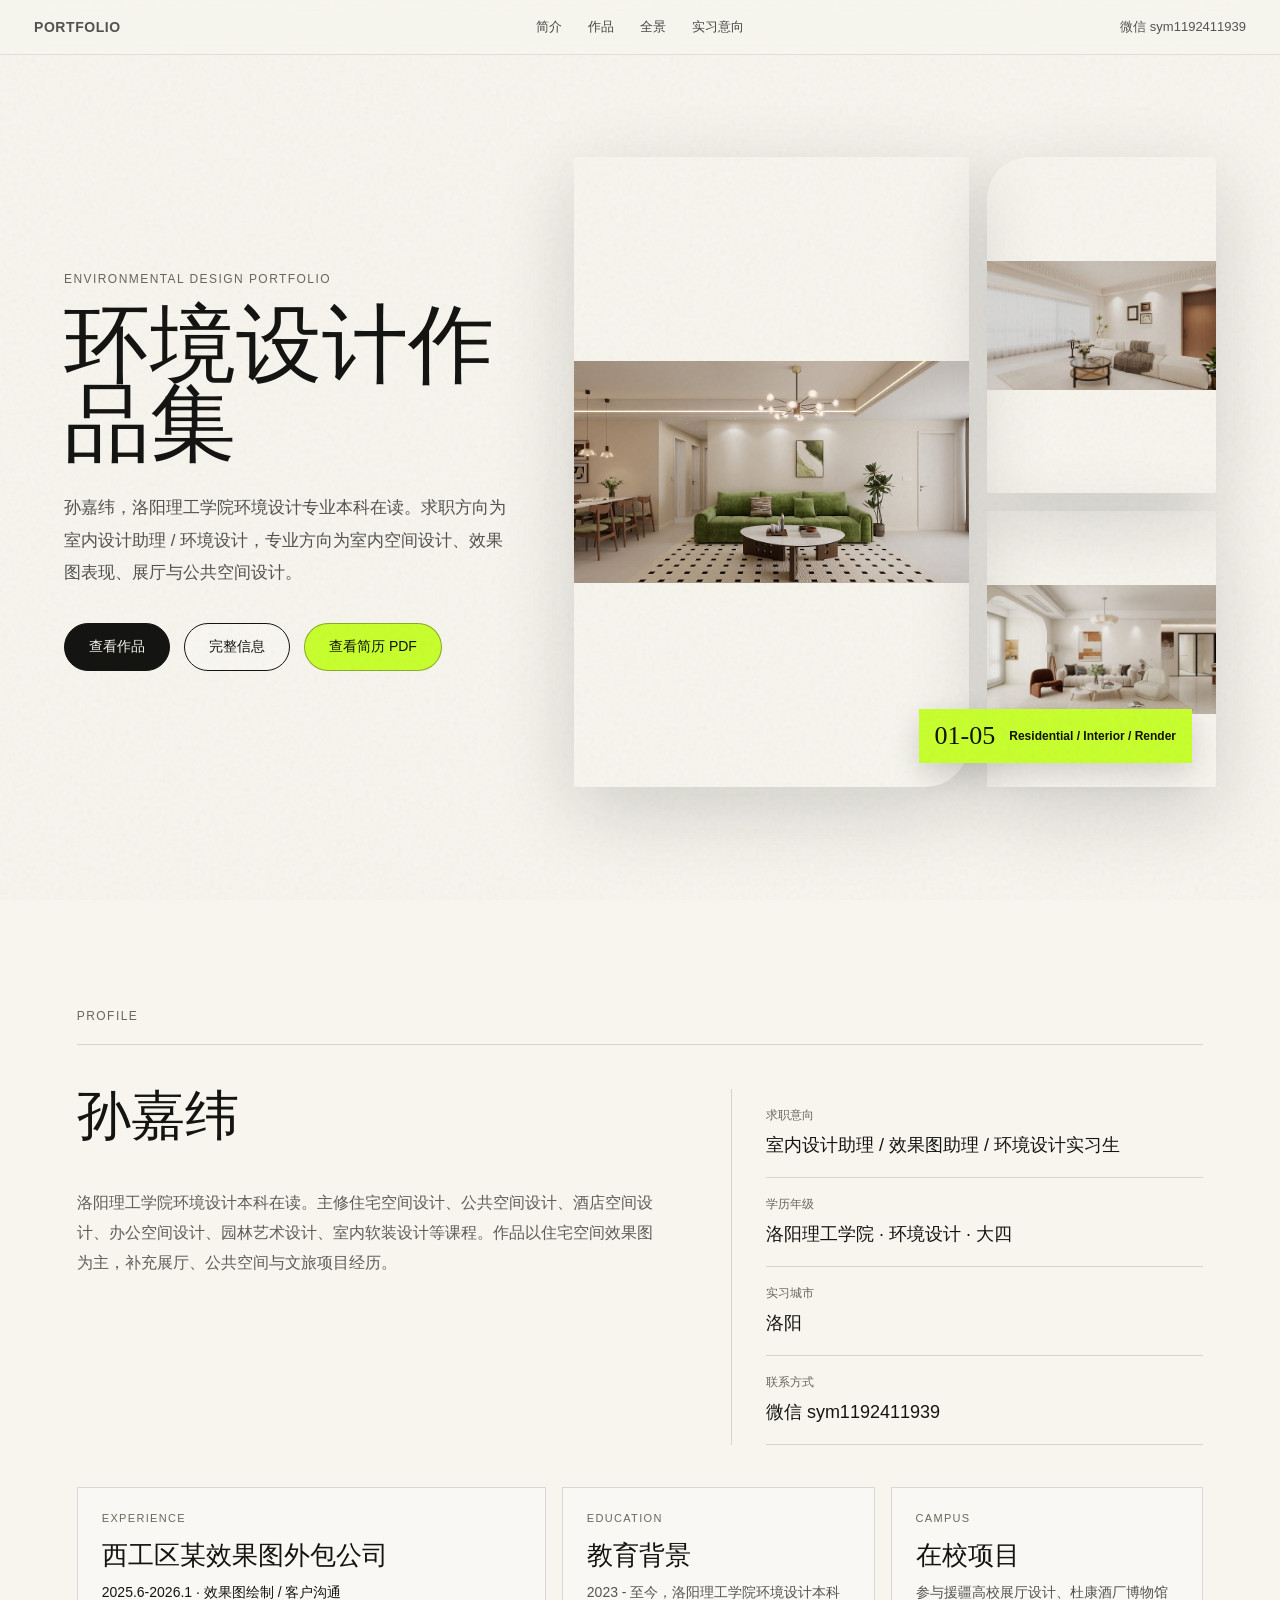
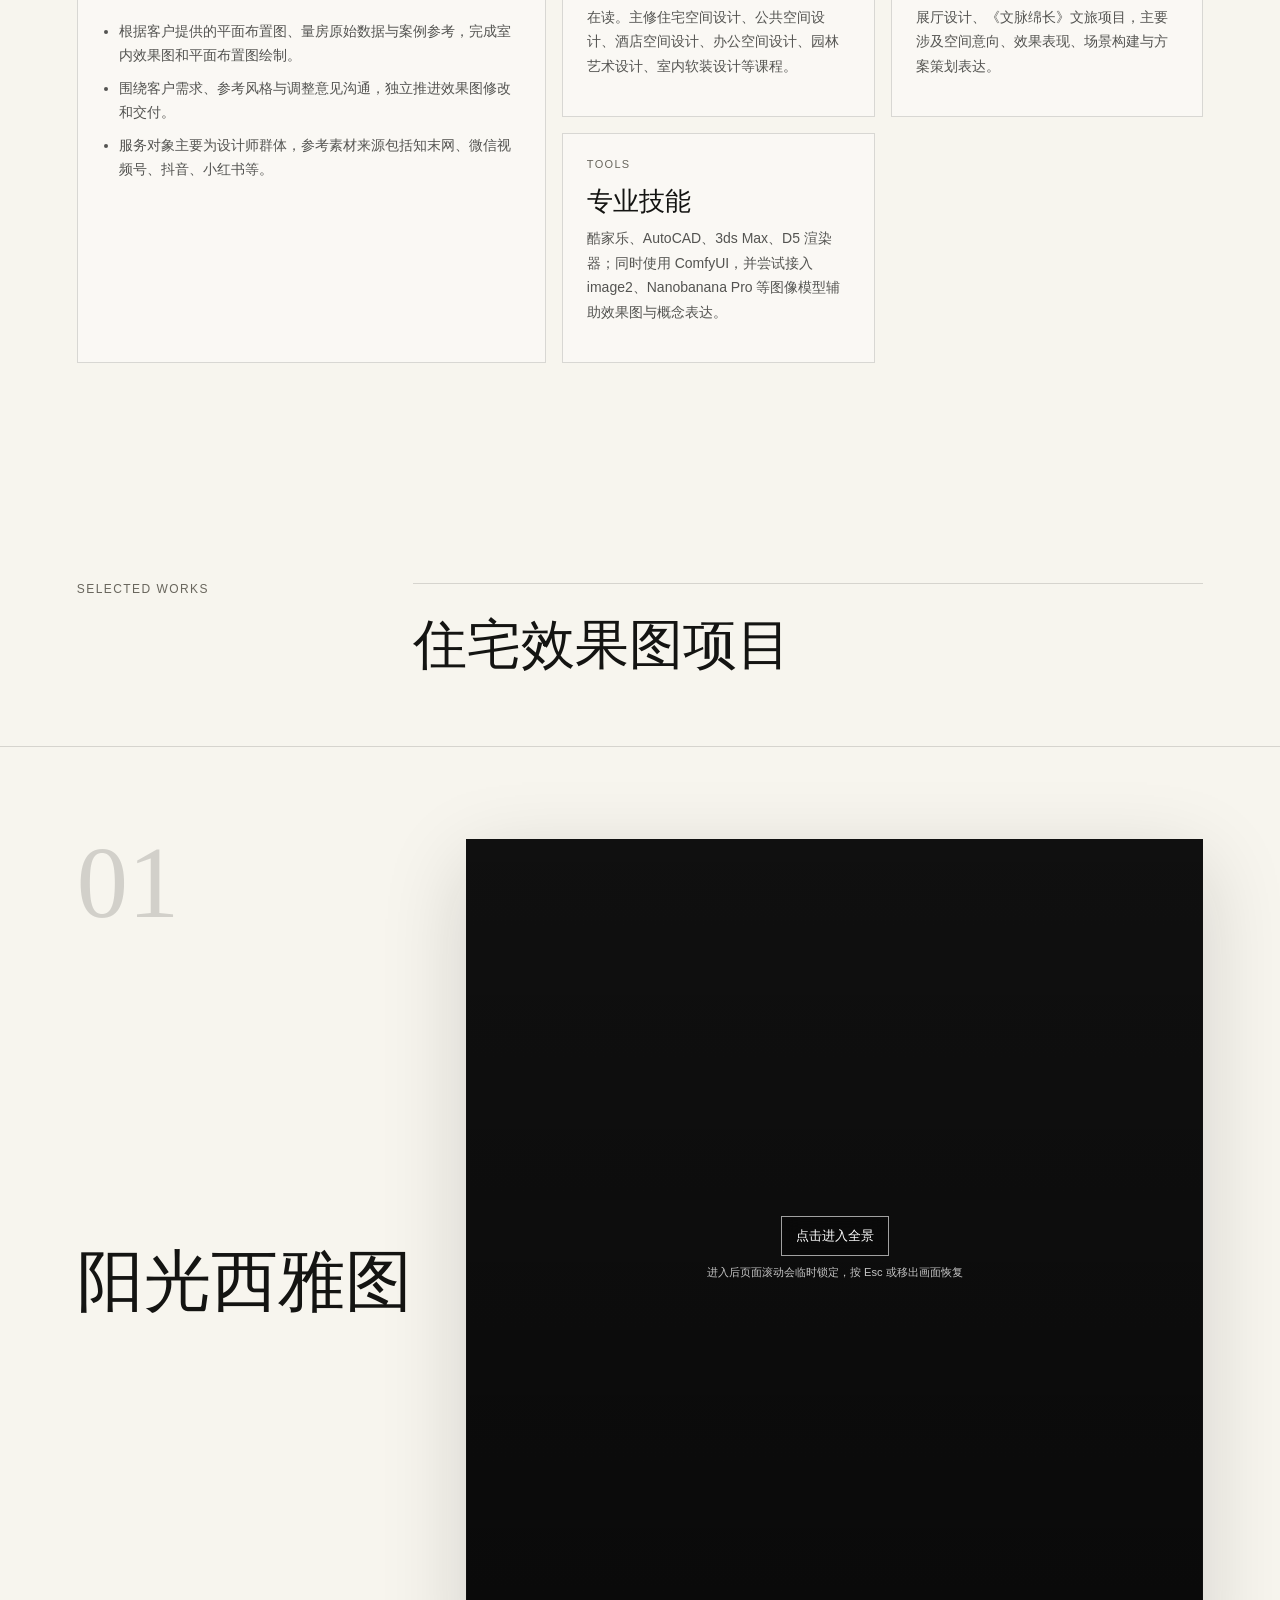
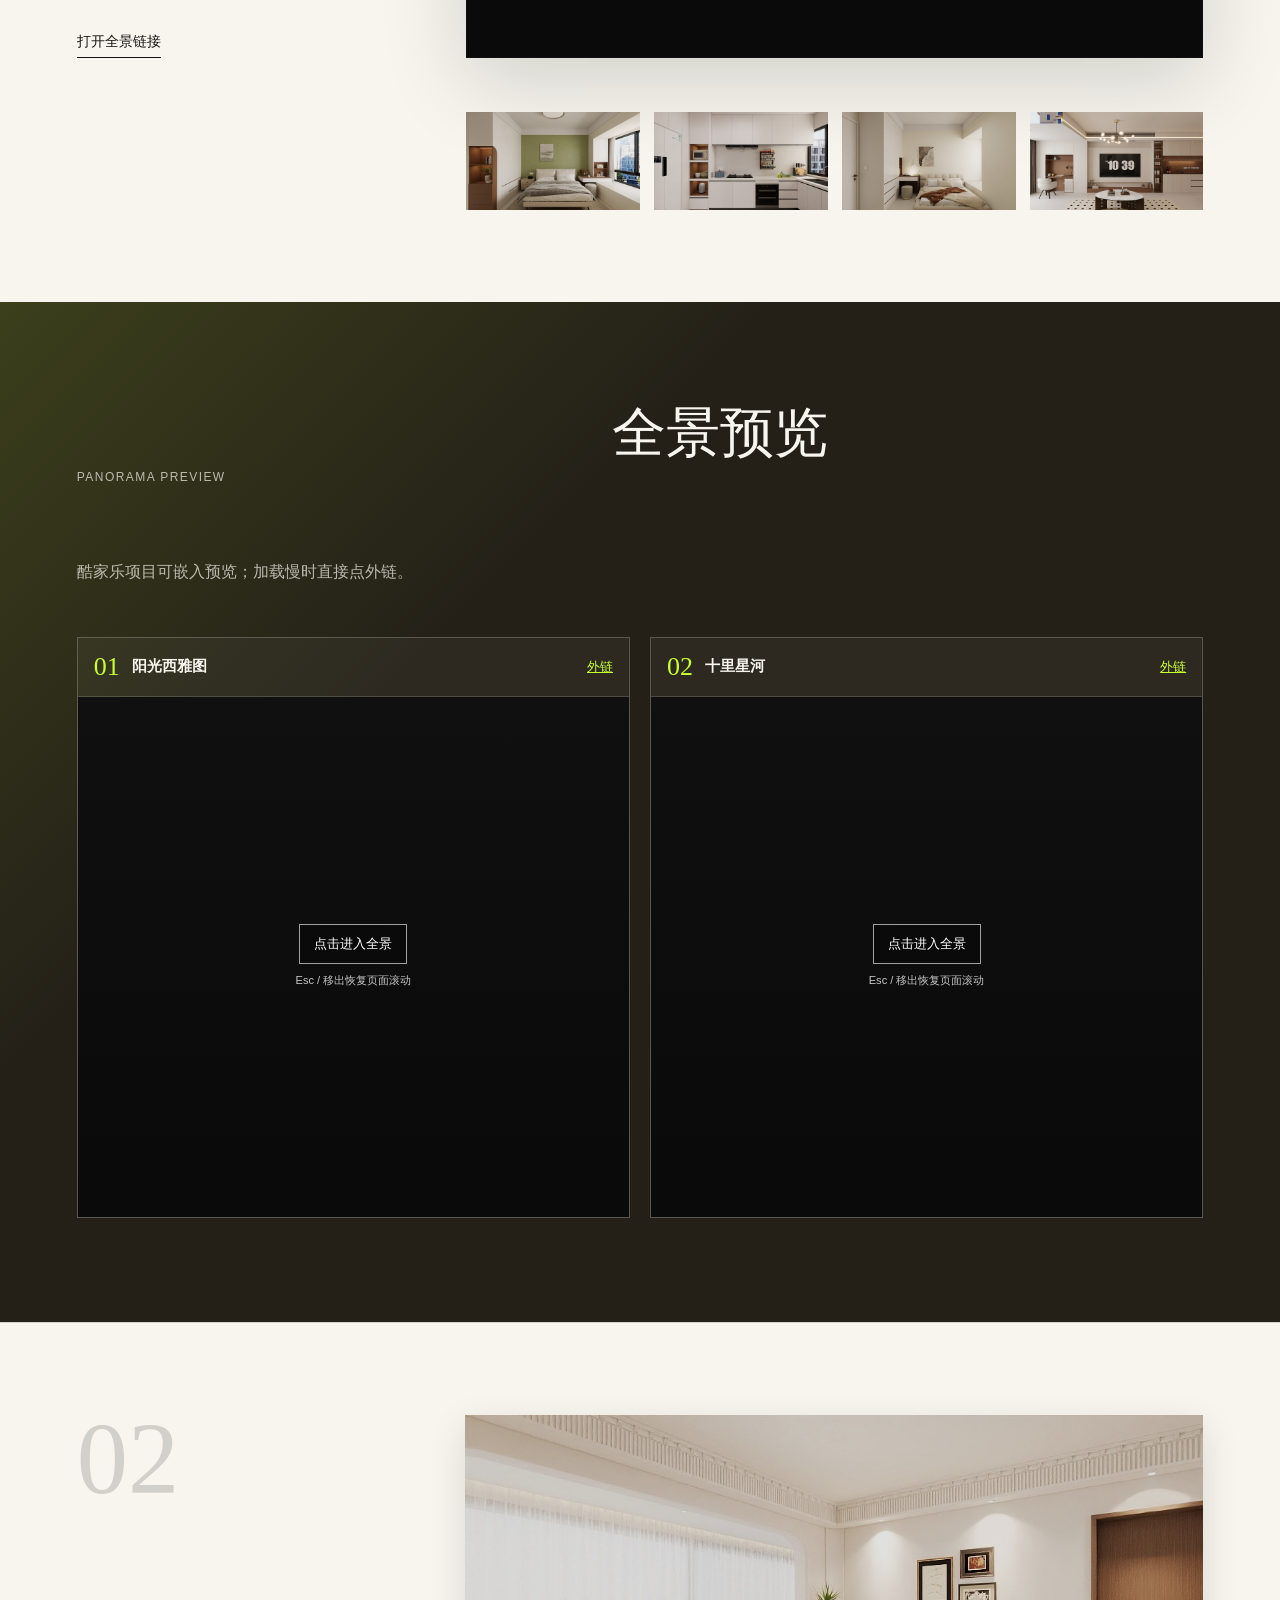
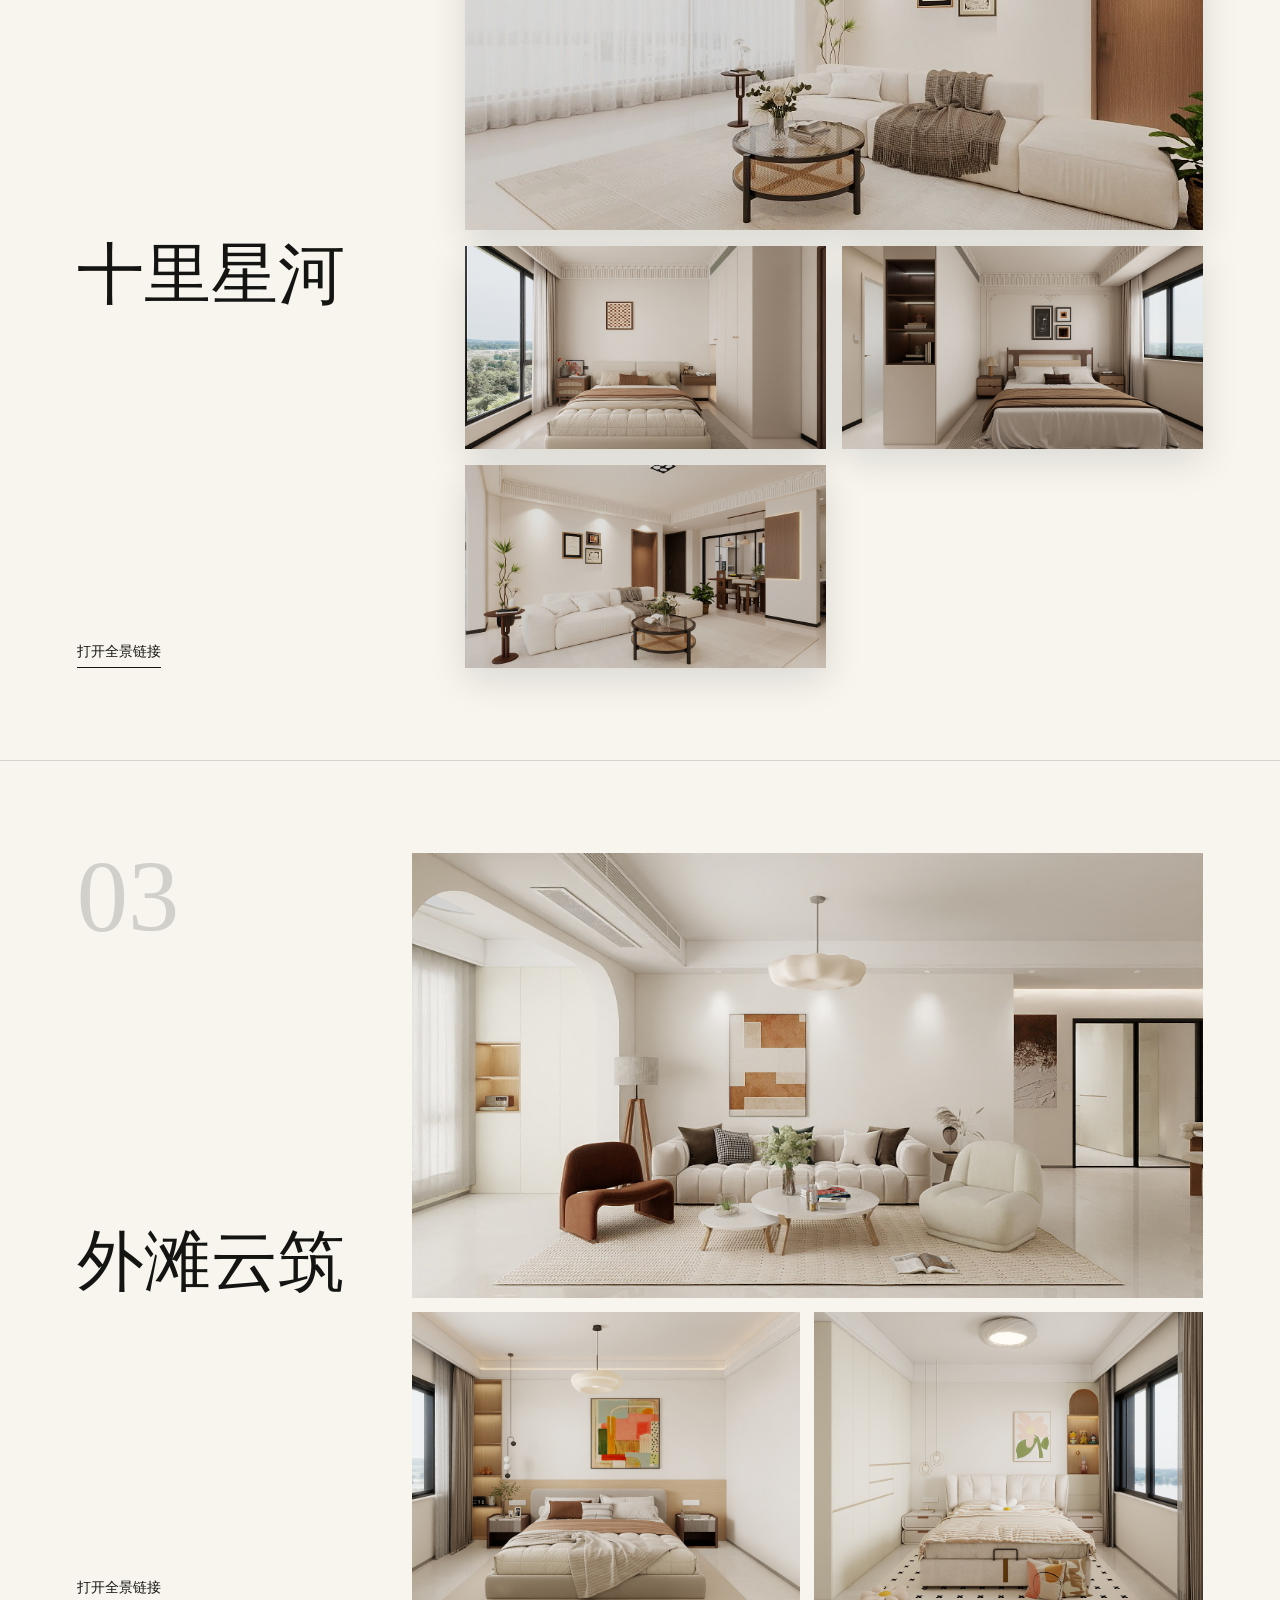
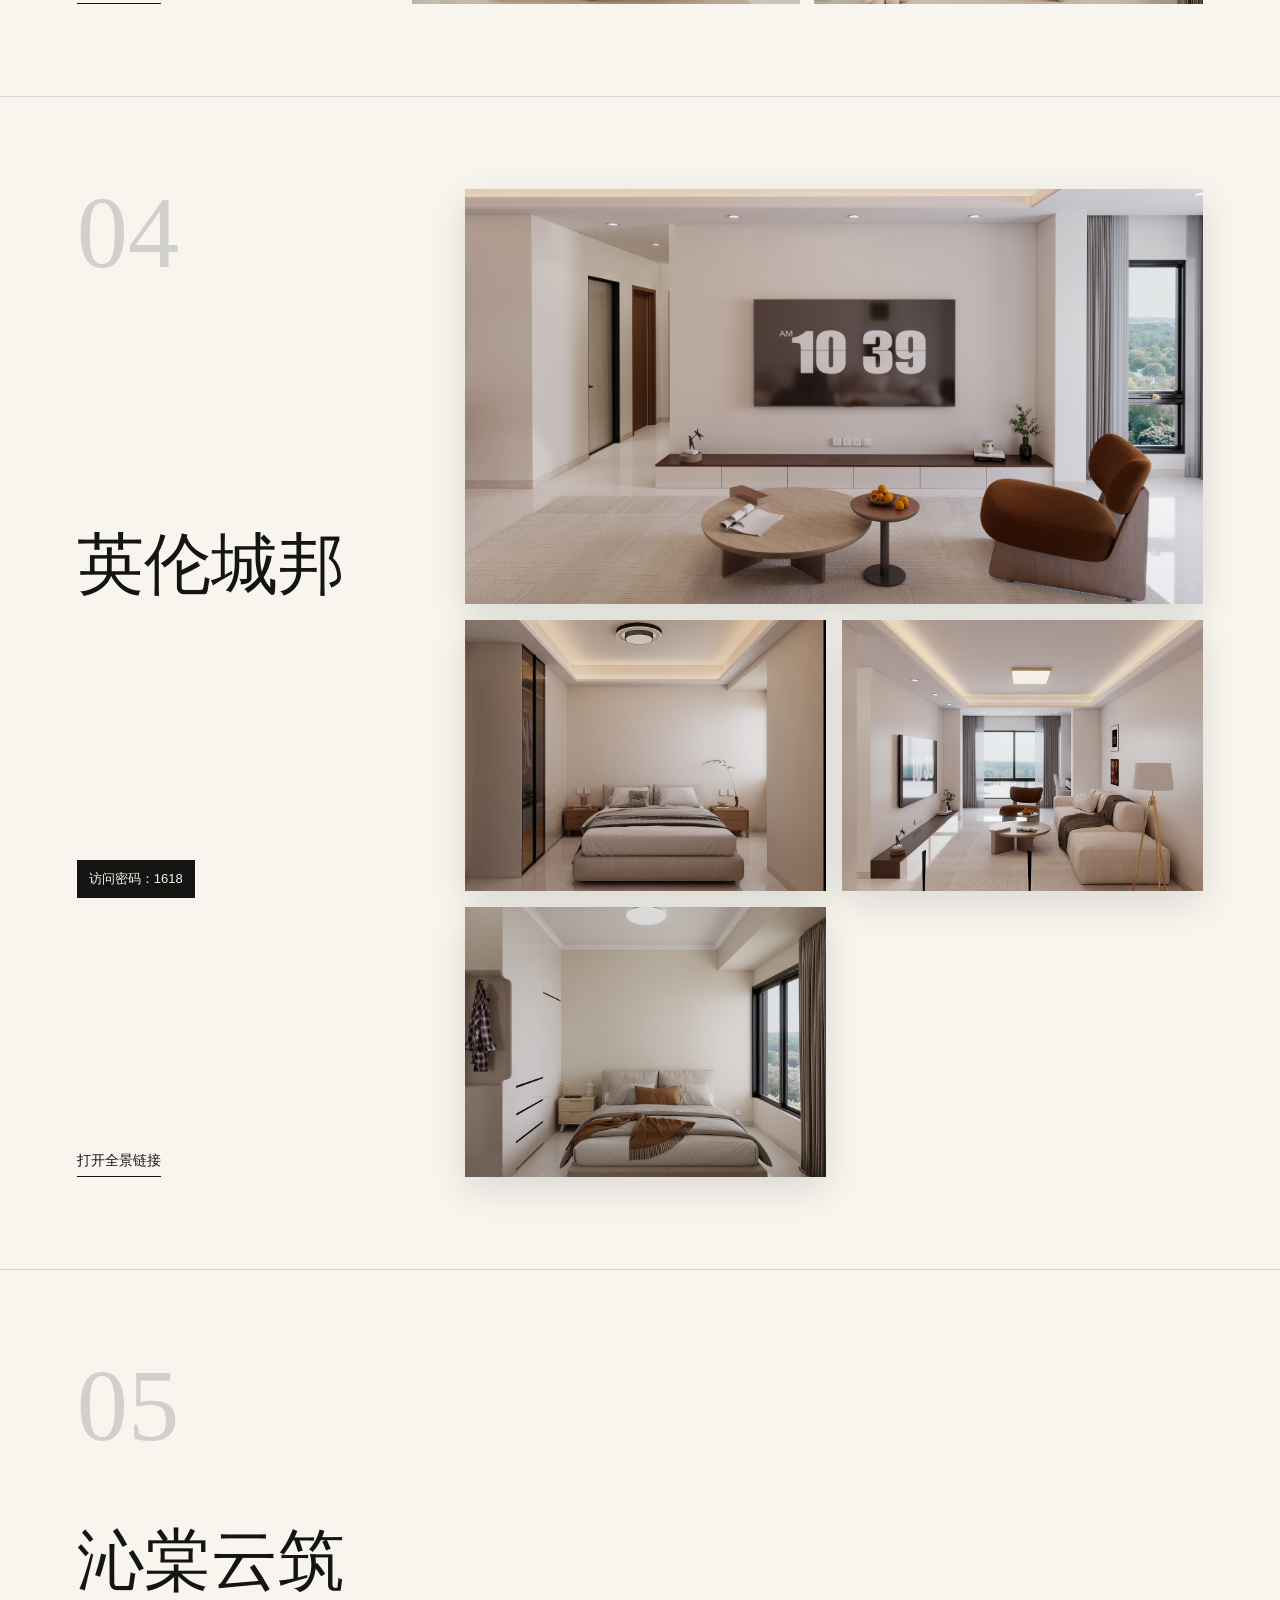
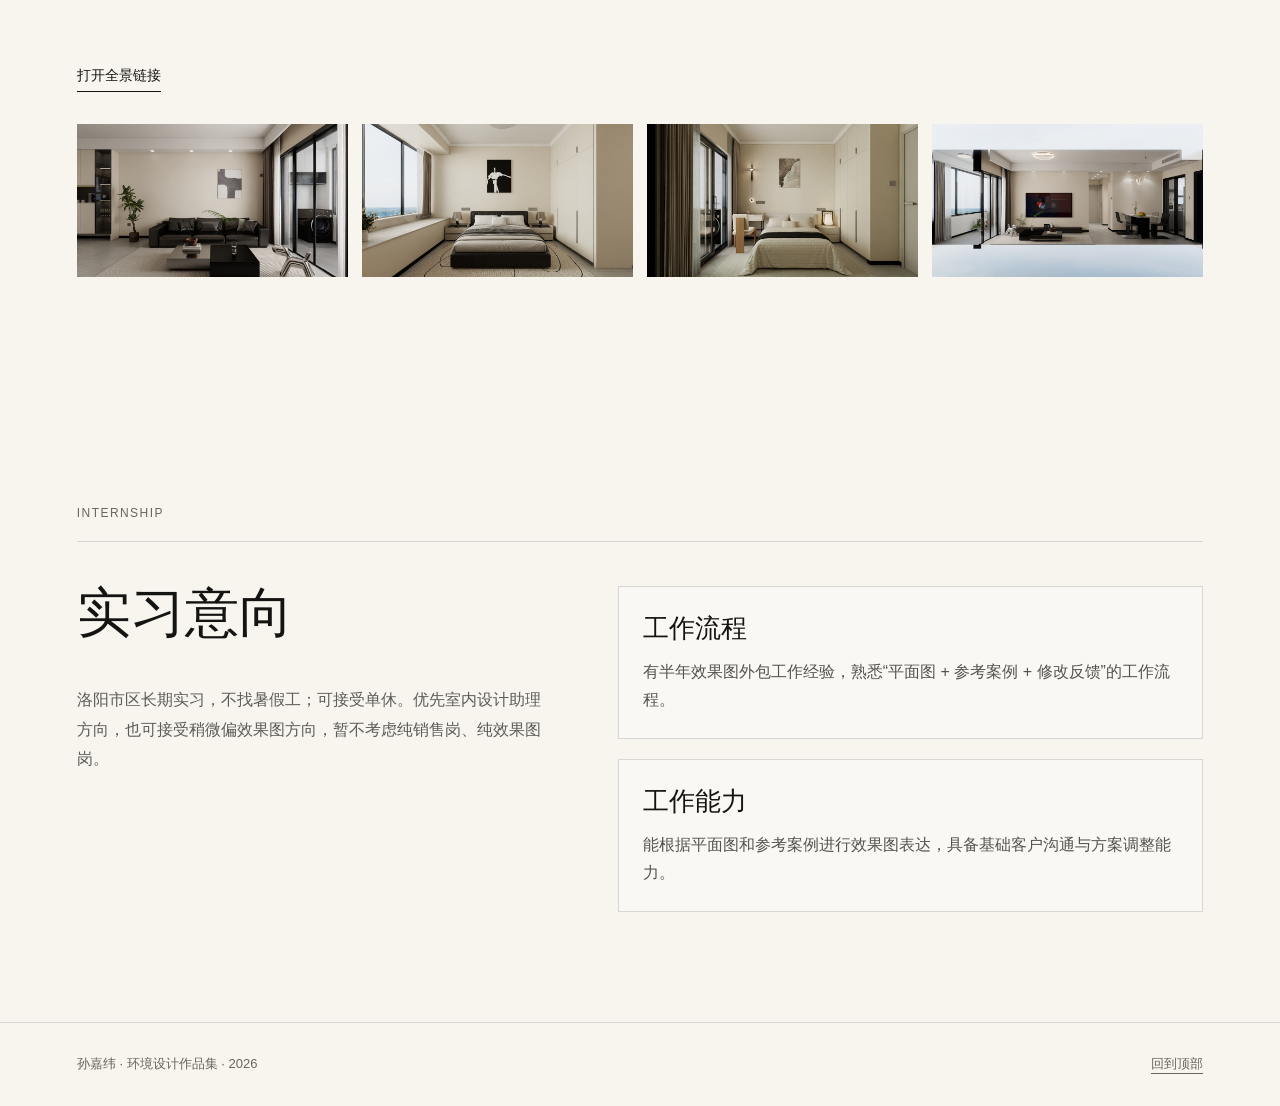
==== commit bb8b7fca: "Add files via upload" ====
--- a/index.html
+++ b/index.html
@@ -1,154 +1,154 @@
-<!doctype html>
-<html lang="zh-CN">
-  <head>
-    <meta charset="utf-8" />
+<!doctype html>
+<html lang="zh-CN">
+  <head>
+    <meta charset="utf-8" />
     <meta name="viewport" content="width=device-width, initial-scale=1" />
-    <meta name="color-scheme" content="light" />
-    <title>孙嘉纬 | 环境设计作品集</title>
-    <meta name="description" content="孙嘉纬，洛阳理工学院环境设计专业本科在读，室内设计、效果图与空间设计作品集。" />
-    <link rel="stylesheet" href="styles.css" />
-  </head>
-  <body>
-    <div class="grain" aria-hidden="true"></div>
-    <aside class="mobile-rail" aria-label="移动端目录">
-      <a href="#top" class="rail-dot active" data-target="top"><span>首页</span></a>
-      <a href="#profile" class="rail-dot" data-target="profile"><span>简介</span></a>
-      <a href="#project-01" class="rail-dot" data-target="project-01"><span>作品</span></a>
-      <a href="#intent" class="rail-dot" data-target="intent"><span>意向</span></a>
-    </aside>
-
-    <header class="site-header">
-      <a class="brand" href="#top" aria-label="回到顶部"><span class="brand-text">Portfolio</span></a>
-      <nav class="desktop-nav" aria-label="页面导航">
-        <a href="#profile">简介</a>
-        <a href="#works">作品</a>
-        <a href="#panorama">全景</a>
-        <a href="#intent">实习意向</a>
-      </nav>
-      <span class="contact-link">微信 sym1192411939</span><span class="mobile-desktop-tip">建议使用电脑访问</span>
-    </header>
-
-    <main id="top">
-      <section class="hero section-watch" id="hero" data-section="top">
-        <div class="hero-copy reveal">
-          <p class="small-line">Environmental Design Portfolio</p>
-          <h1>环境设计作品集</h1>
-          <p class="hero-intro">孙嘉纬，洛阳理工学院环境设计专业本科在读。求职方向为室内设计助理 / 环境设计，专业方向为室内空间设计、效果图表现、展厅与公共空间设计。</p>
-          <div class="hero-actions">
-            <a class="button primary" href="#works">查看作品</a>
+    <meta name="color-scheme" content="light" />
+    <title>孙嘉纬 | 环境设计作品集</title>
+    <meta name="description" content="孙嘉纬，洛阳理工学院环境设计专业本科在读，室内设计、效果图与空间设计作品集。" />
+    <link rel="stylesheet" href="styles.css" />
+  </head>
+  <body>
+    <div class="grain" aria-hidden="true"></div>
+    <aside class="mobile-rail" aria-label="移动端目录">
+      <a href="#top" class="rail-dot active" data-target="top"><span>首页</span></a>
+      <a href="#profile" class="rail-dot" data-target="profile"><span>简介</span></a>
+      <a href="#project-01" class="rail-dot" data-target="project-01"><span>作品</span></a>
+      <a href="#intent" class="rail-dot" data-target="intent"><span>意向</span></a>
+    </aside>
+
+    <header class="site-header">
+      <a class="brand" href="#top" aria-label="回到顶部"><span class="brand-text">Portfolio</span></a>
+      <nav class="desktop-nav" aria-label="页面导航">
+        <a href="#profile">简介</a>
+        <a href="#works">作品</a>
+        <a href="#panorama">全景</a>
+        <a href="#intent">实习意向</a>
+      </nav>
+      <span class="contact-link">微信 sym1192411939</span><span class="mobile-desktop-tip">建议使用电脑访问</span>
+    </header>
+
+    <main id="top">
+      <section class="hero section-watch" id="hero" data-section="top">
+        <div class="hero-copy reveal">
+          <p class="small-line">Environmental Design Portfolio</p>
+          <h1>环境设计作品集</h1>
+          <p class="hero-intro">孙嘉纬，洛阳理工学院环境设计专业本科在读。求职方向为室内设计助理 / 环境设计，专业方向为室内空间设计、效果图表现、展厅与公共空间设计。</p>
+          <div class="hero-actions">
+            <a class="button primary" href="#works">查看作品</a>
             <a class="button ghost" href="#profile">完整信息</a>
-            <a class="button pdf" href="resume.html" target="_blank" rel="noreferrer">查看简历 PDF</a>
-          </div>
-        </div>
-        <div class="hero-board reveal delay-1" aria-label="作品预览拼贴">
-          <figure class="hero-image hero-image-large tilt-card"><img src="assets/projects/p01-yangguang-xiyatu/img-01.jpg?v=kt0" alt="阳光西雅图项目室内效果图" /></figure>
-          <figure class="hero-image hero-image-small tilt-card"><img src="assets/projects/p02-shili-xinghe/img-01.jpg" alt="十里星河项目室内效果图" /></figure>
-          <figure class="hero-image hero-image-strip tilt-card"><img src="assets/projects/p03-waitan-yunzhu/img-01.jpg" alt="外滩云筑项目室内效果图" /></figure>
-          <div class="hero-index" aria-hidden="true"><span>01-05</span><strong>Residential / Interior / Render</strong></div>
-        </div>
-      </section>
-
-      <section class="profile section-watch" id="profile" data-section="profile">
-        <div class="section-label reveal">Profile</div>
-        <div class="profile-grid resume-grid">
-          <div class="profile-main reveal">
-            <h2>孙嘉纬</h2>
-            <p>洛阳理工学院环境设计本科在读。主修住宅空间设计、公共空间设计、酒店空间设计、办公空间设计、园林艺术设计、室内软装设计等课程。作品以住宅空间效果图为主，补充展厅、公共空间与文旅项目经历。</p>
-          </div>
-          <div class="profile-facts reveal delay-1">
-            <dl>
-              <div><dt>求职意向</dt><dd>室内设计助理 / 效果图助理 / 环境设计实习生</dd></div>
-              <div><dt>学历年级</dt><dd>洛阳理工学院 · 环境设计 · 大四</dd></div>
-              <div><dt>实习城市</dt><dd>洛阳</dd></div>
-              <div><dt>联系方式</dt><dd>微信 sym1192411939</dd></div>
-            </dl>
-          </div>
-        </div>
-
-        <div class="resume-panels reveal delay-2" aria-label="简历信息">
-          <article class="resume-panel wide-panel">
-            <span>Experience</span>
-            <h3>西工区某效果图外包公司</h3>
-            <p class="panel-time">2025.6-2026.1 · 效果图绘制 / 客户沟通</p>
-            <ul>
-              <li>根据客户提供的平面布置图、量房原始数据与案例参考，完成室内效果图和平面布置图绘制。</li>
-              <li>围绕客户需求、参考风格与调整意见沟通，独立推进效果图修改和交付。</li>
-              <li>服务对象主要为设计师群体，参考素材来源包括知末网、微信视频号、抖音、小红书等。</li>
-            </ul>
-          </article>
-          <article class="resume-panel">
-            <span>Education</span>
-            <h3>教育背景</h3>
-            <p>2023 - 至今，洛阳理工学院环境设计本科在读。主修住宅空间设计、公共空间设计、酒店空间设计、办公空间设计、园林艺术设计、室内软装设计等课程。</p>
-          </article>
-          <article class="resume-panel">
-            <span>Campus</span>
-            <h3>在校项目</h3>
-            <p>参与援疆高校展厅设计、杜康酒厂博物馆展厅设计、《文脉绵长》文旅项目，主要涉及空间意向、效果表现、场景构建与方案策划表达。</p>
-          </article>
-          <article class="resume-panel">
-            <span>Tools</span>
-            <h3>专业技能</h3>
-            <p>酷家乐、AutoCAD、3ds Max、D5 渲染器；同时使用 ComfyUI，并尝试接入 image2、Nanobanana Pro 等图像模型辅助效果图与概念表达。</p>
-          </article>
-        </div>
-      </section>
-
-      <section class="works-intro" id="works">
-        <div class="section-label reveal">Selected Works</div>
-        <div class="works-heading reveal"><h2>住宅效果图项目</h2></div>
-      </section>
-
-      <section class="project feature section-watch" id="project-01" data-section="project-01">
-        <div class="project-meta reveal"><span class="project-number">01</span><h2>阳光西雅图</h2><a class="text-link" target="_blank" rel="noreferrer" href="https://www.kujiale.cn/design/3FO3HYE5EFXD/show?fromqrcode=true">打开全景链接</a></div>
+            <a class="button pdf" href="resume.html" target="_blank" rel="noreferrer">查看简历 PDF</a>
+          </div>
+        </div>
+        <div class="hero-board reveal delay-1" aria-label="作品预览拼贴">
+          <figure class="hero-image hero-image-large tilt-card"><img src="assets/projects/p01-yangguang-xiyatu/img-01.jpg?v=kt0" alt="阳光西雅图项目室内效果图" /></figure>
+          <figure class="hero-image hero-image-small tilt-card"><img src="assets/projects/p02-shili-xinghe/img-01.jpg" alt="十里星河项目室内效果图" /></figure>
+          <figure class="hero-image hero-image-strip tilt-card"><img src="assets/projects/p03-waitan-yunzhu/img-01.jpg" alt="外滩云筑项目室内效果图" /></figure>
+          <div class="hero-index" aria-hidden="true"><span>01-05</span><strong>Residential / Interior / Render</strong></div>
+        </div>
+      </section>
+
+      <section class="profile section-watch" id="profile" data-section="profile">
+        <div class="section-label reveal">Profile</div>
+        <div class="profile-grid resume-grid">
+          <div class="profile-main reveal">
+            <h2>孙嘉纬</h2>
+            <p>洛阳理工学院环境设计本科在读。主修住宅空间设计、公共空间设计、酒店空间设计、办公空间设计、园林艺术设计、室内软装设计等课程。作品以住宅空间效果图为主，补充展厅、公共空间与文旅项目经历。</p>
+          </div>
+          <div class="profile-facts reveal delay-1">
+            <dl>
+              <div><dt>求职意向</dt><dd>室内设计助理 / 效果图助理 / 环境设计实习生</dd></div>
+              <div><dt>学历年级</dt><dd>洛阳理工学院 · 环境设计 · 大四</dd></div>
+              <div><dt>实习城市</dt><dd>洛阳</dd></div>
+              <div><dt>联系方式</dt><dd>微信 sym1192411939</dd></div>
+            </dl>
+          </div>
+        </div>
+
+        <div class="resume-panels reveal delay-2" aria-label="简历信息">
+          <article class="resume-panel wide-panel">
+            <span>Experience</span>
+            <h3>西工区某效果图外包公司</h3>
+            <p class="panel-time">2025.6-2026.1 · 效果图绘制 / 客户沟通</p>
+            <ul>
+              <li>根据客户提供的平面布置图、量房原始数据与案例参考，完成室内效果图和平面布置图绘制。</li>
+              <li>围绕客户需求、参考风格与调整意见沟通，独立推进效果图修改和交付。</li>
+              <li>服务对象主要为设计师群体，参考素材来源包括知末网、微信视频号、抖音、小红书等。</li>
+            </ul>
+          </article>
+          <article class="resume-panel">
+            <span>Education</span>
+            <h3>教育背景</h3>
+            <p>2023 - 至今，洛阳理工学院环境设计本科在读。主修住宅空间设计、公共空间设计、酒店空间设计、办公空间设计、园林艺术设计、室内软装设计等课程。</p>
+          </article>
+          <article class="resume-panel">
+            <span>Campus</span>
+            <h3>在校项目</h3>
+            <p>参与援疆高校展厅设计、杜康酒厂博物馆展厅设计、《文脉绵长》文旅项目，主要涉及空间意向、效果表现、场景构建与方案策划表达。</p>
+          </article>
+          <article class="resume-panel">
+            <span>Tools</span>
+            <h3>专业技能</h3>
+            <p>酷家乐、AutoCAD、3ds Max、D5 渲染器；同时使用 ComfyUI，并尝试接入 image2、Nanobanana Pro 等图像模型辅助效果图与概念表达。</p>
+          </article>
+        </div>
+      </section>
+
+      <section class="works-intro" id="works">
+        <div class="section-label reveal">Selected Works</div>
+        <div class="works-heading reveal"><h2>住宅效果图项目</h2></div>
+      </section>
+
+      <section class="project feature section-watch" id="project-01" data-section="project-01">
+        <div class="project-meta reveal"><span class="project-number">01</span><h2>阳光西雅图</h2><a class="text-link" target="_blank" rel="noreferrer" href="https://www.kujiale.cn/design/3FO3HYE5EFXD/show?fromqrcode=true">打开全景链接</a></div>
         <figure class="mobile-project-cover reveal delay-1"><img src="assets/projects/p01-yangguang-xiyatu/img-01.jpg?v=kt0" alt="阳光西雅图项目封面图" /></figure>
-        <div class="project-visual project-iframe iframe-shell reveal delay-1" data-iframe-shell>
-          <iframe title="阳光西雅图全景预览" loading="lazy" data-src="https://www.kujiale.cn/design/3FO3HYE5EFXD/show?fromqrcode=true"></iframe>
-          <button class="iframe-shield" type="button"><span>点击进入全景</span><small>进入后页面滚动会临时锁定，按 Esc 或移出画面恢复</small></button>
-        </div>
-        <div class="gallery reveal delay-2" aria-label="阳光西雅图项目图片"><img src="assets/projects/p01-yangguang-xiyatu/img-03.jpg" alt="阳光西雅图效果图 3" /><img src="assets/projects/p01-yangguang-xiyatu/img-04.jpg" alt="阳光西雅图效果图 4" /><img src="assets/projects/p01-yangguang-xiyatu/img-05.jpg" alt="阳光西雅图效果图 5" /><img src="assets/projects/p01-yangguang-xiyatu/img-06.jpg" alt="阳光西雅图效果图 6" /></div>
-      </section>
-
-      <section class="pano-section section-watch" id="panorama" data-section="panorama">
-        <div class="pano-copy reveal"><span class="section-label">Panorama Preview</span><h2>全景预览</h2><p>酷家乐项目可嵌入预览；加载慢时直接点外链。</p></div>
-        <div class="pano-grid">
-          <article class="pano-card reveal delay-1"><div class="pano-head"><span>01</span><h3>阳光西雅图</h3><a target="_blank" rel="noreferrer" href="https://www.kujiale.cn/design/3FO3HYE5EFXD/show?fromqrcode=true">外链</a></div><div class="iframe-shell" data-iframe-shell><iframe title="阳光西雅图全景预览" loading="lazy" data-src="https://www.kujiale.cn/design/3FO3HYE5EFXD/show?fromqrcode=true"></iframe><button class="iframe-shield" type="button"><span>点击进入全景</span><small>Esc / 移出恢复页面滚动</small></button></div></article>
-          <article class="pano-card desktop-only reveal delay-2"><div class="pano-head"><span>02</span><h3>十里星河</h3><a target="_blank" rel="noreferrer" href="https://www.kujiale.cn/design/3FO3HVKYOUN2/show?fromqrcode=true">外链</a></div><div class="iframe-shell" data-iframe-shell><iframe title="十里星河全景预览" loading="lazy" data-src="https://www.kujiale.cn/design/3FO3HVKYOUN2/show?fromqrcode=true"></iframe><button class="iframe-shield" type="button"><span>点击进入全景</span><small>Esc / 移出恢复页面滚动</small></button></div></article>
-        </div>
-      </section>
-
-      <section class="project split section-watch" id="project-02" data-section="project-02">
-        <div class="project-meta reveal"><span class="project-number">02</span><h2>十里星河</h2><a class="text-link" target="_blank" rel="noreferrer" href="https://www.kujiale.cn/design/3FO3HVKYOUN2/show?fromqrcode=true">打开全景链接</a></div>
-        <div class="mosaic reveal delay-1"><img class="wide" src="assets/projects/p02-shili-xinghe/img-01.jpg" alt="十里星河客餐厅效果图" /><img src="assets/projects/p02-shili-xinghe/img-02.jpg" alt="十里星河北次卧效果图" /><img src="assets/projects/p02-shili-xinghe/img-03.jpg" alt="十里星河起居室效果图" /><img class="tall" src="assets/projects/p02-shili-xinghe/img-04.jpg" alt="十里星河客餐厅效果图 2" /></div>
-      </section>
-
-      <section class="project editorial section-watch" id="project-03" data-section="project-03">
-        <div class="project-meta reveal"><span class="project-number">03</span><h2>外滩云筑</h2><a class="text-link" target="_blank" rel="noreferrer" href="https://www.kujiale.cn/design/3FO3HLCUXS1P/show?fromqrcode=true">打开全景链接</a></div>
-        <div class="editorial-images reveal delay-1"><img src="assets/projects/p03-waitan-yunzhu/img-01.jpg" alt="外滩云筑效果图 1" /><img src="assets/projects/p03-waitan-yunzhu/img-02.jpg" alt="外滩云筑效果图 2" /><img src="assets/projects/p03-waitan-yunzhu/img-03.jpg" alt="外滩云筑效果图 3" /></div>
-      </section>
-
-      <section class="project split reverse section-watch" id="project-04" data-section="project-04">
-        <div class="project-meta reveal"><span class="project-number">04</span><h2>英伦城邦</h2><div class="password-note">访问密码：1618</div><a class="text-link" target="_blank" rel="noreferrer" href="https://www.kujiale.cn/design/3FO3I6LY7APE/show?fromqrcode=true">打开全景链接</a></div>
-        <div class="mosaic dense reveal delay-1"><img class="wide" src="assets/projects/p04-yinglun-chengbang/img-01.jpg" alt="英伦城邦客厅效果图" /><img src="assets/projects/p04-yinglun-chengbang/img-02.jpg" alt="英伦城邦主卧效果图" /><img src="assets/projects/p04-yinglun-chengbang/img-03.jpg" alt="英伦城邦餐厅效果图" /><img class="tall" src="assets/projects/p04-yinglun-chengbang/img-05.jpg" alt="英伦城邦次卧效果图" /></div>
-      </section>
-
-      <section class="project final-project section-watch" id="project-05" data-section="project-05">
-        <div class="project-meta reveal"><span class="project-number">05</span><h2>沁棠云筑</h2><a class="text-link" target="_blank" rel="noreferrer" href="https://www.kujiale.cn/design/3FO3IFOYQHNQ/show?fromqrcode=true">打开全景链接</a></div>
-        <div class="filmstrip reveal delay-1"><img src="assets/projects/p05-qintang-yunzhu/img-01.jpg" alt="沁棠云筑效果图 1" /><img src="assets/projects/p05-qintang-yunzhu/img-02.jpg" alt="沁棠云筑效果图 2" /><img src="assets/projects/p05-qintang-yunzhu/img-03.jpg" alt="沁棠云筑效果图 3" /><img src="assets/projects/p05-qintang-yunzhu/img-04.jpg" alt="沁棠云筑效果图 4" /></div>
-      </section>
-
-      <section class="intent section-watch" id="intent" data-section="intent">
-        <div class="section-label reveal">Internship</div>
-        <div class="intent-layout">
-          <div class="intent-copy reveal"><h2>实习意向</h2><p>洛阳市区长期实习，不找暑假工；可接受单休。优先室内设计助理方向，也可接受稍微偏效果图方向，暂不考虑纯销售岗、纯效果图岗。</p></div>
-          <div class="timeline reveal delay-1"><div><time>工作流程</time><p>有半年效果图外包工作经验，熟悉“平面图 + 参考案例 + 修改反馈”的工作流程。</p></div><div><time>工作能力</time><p>能根据平面图和参考案例进行效果图表达，具备基础客户沟通与方案调整能力。</p></div></div>
-        </div>
-      </section>
-    </main>
-
-    <footer class="site-footer"><p>孙嘉纬 · 环境设计作品集 · 2026</p><a href="#top">回到顶部</a></footer>
-    <script src="script.js"></script>
-  </body>
+        <div class="project-visual project-iframe iframe-shell reveal delay-1" data-iframe-shell>
+          <iframe title="阳光西雅图全景预览" loading="lazy" data-src="https://www.kujiale.cn/design/3FO3HYE5EFXD/show?fromqrcode=true"></iframe>
+          <button class="iframe-shield" type="button"><span>点击进入全景</span><small>进入后页面滚动会临时锁定，按 Esc 或移出画面恢复</small></button>
+        </div>
+        <div class="gallery reveal delay-2" aria-label="阳光西雅图项目图片"><img src="assets/projects/p01-yangguang-xiyatu/img-03.jpg" alt="阳光西雅图效果图 3" /><img src="assets/projects/p01-yangguang-xiyatu/img-04.jpg" alt="阳光西雅图效果图 4" /><img src="assets/projects/p01-yangguang-xiyatu/img-05.jpg" alt="阳光西雅图效果图 5" /><img src="assets/projects/p01-yangguang-xiyatu/img-06.jpg" alt="阳光西雅图效果图 6" /></div>
+      </section>
+
+      <section class="pano-section section-watch" id="panorama" data-section="panorama">
+        <div class="pano-copy reveal"><span class="section-label">Panorama Preview</span><h2>全景预览</h2><p>酷家乐项目可嵌入预览；加载慢时直接点外链。</p></div>
+        <div class="pano-grid">
+          <article class="pano-card reveal delay-1"><div class="pano-head"><span>01</span><h3>阳光西雅图</h3><a target="_blank" rel="noreferrer" href="https://www.kujiale.cn/design/3FO3HYE5EFXD/show?fromqrcode=true">外链</a></div><div class="iframe-shell" data-iframe-shell><iframe title="阳光西雅图全景预览" loading="lazy" data-src="https://www.kujiale.cn/design/3FO3HYE5EFXD/show?fromqrcode=true"></iframe><button class="iframe-shield" type="button"><span>点击进入全景</span><small>Esc / 移出恢复页面滚动</small></button></div></article>
+          <article class="pano-card desktop-only reveal delay-2"><div class="pano-head"><span>02</span><h3>十里星河</h3><a target="_blank" rel="noreferrer" href="https://www.kujiale.cn/design/3FO3HVKYOUN2/show?fromqrcode=true">外链</a></div><div class="iframe-shell" data-iframe-shell><iframe title="十里星河全景预览" loading="lazy" data-src="https://www.kujiale.cn/design/3FO3HVKYOUN2/show?fromqrcode=true"></iframe><button class="iframe-shield" type="button"><span>点击进入全景</span><small>Esc / 移出恢复页面滚动</small></button></div></article>
+        </div>
+      </section>
+
+      <section class="project split section-watch" id="project-02" data-section="project-02">
+        <div class="project-meta reveal"><span class="project-number">02</span><h2>十里星河</h2><a class="text-link" target="_blank" rel="noreferrer" href="https://www.kujiale.cn/design/3FO3HVKYOUN2/show?fromqrcode=true">打开全景链接</a></div>
+        <div class="mosaic reveal delay-1"><img class="wide" src="assets/projects/p02-shili-xinghe/img-01.jpg" alt="十里星河客餐厅效果图" /><img src="assets/projects/p02-shili-xinghe/img-02.jpg" alt="十里星河北次卧效果图" /><img src="assets/projects/p02-shili-xinghe/img-03.jpg" alt="十里星河起居室效果图" /><img class="tall" src="assets/projects/p02-shili-xinghe/img-04.jpg" alt="十里星河客餐厅效果图 2" /></div>
+      </section>
+
+      <section class="project editorial section-watch" id="project-03" data-section="project-03">
+        <div class="project-meta reveal"><span class="project-number">03</span><h2>外滩云筑</h2><a class="text-link" target="_blank" rel="noreferrer" href="https://www.kujiale.cn/design/3FO3HLCUXS1P/show?fromqrcode=true">打开全景链接</a></div>
+        <div class="editorial-images reveal delay-1"><img src="assets/projects/p03-waitan-yunzhu/img-01.jpg" alt="外滩云筑效果图 1" /><img src="assets/projects/p03-waitan-yunzhu/img-02.jpg" alt="外滩云筑效果图 2" /><img src="assets/projects/p03-waitan-yunzhu/img-03.jpg" alt="外滩云筑效果图 3" /></div>
+      </section>
+
+      <section class="project split reverse section-watch" id="project-04" data-section="project-04">
+        <div class="project-meta reveal"><span class="project-number">04</span><h2>英伦城邦</h2><div class="password-note">访问密码：1618</div><a class="text-link" target="_blank" rel="noreferrer" href="https://www.kujiale.cn/design/3FO3I6LY7APE/show?fromqrcode=true">打开全景链接</a></div>
+        <div class="mosaic dense reveal delay-1"><img class="wide" src="assets/projects/p04-yinglun-chengbang/img-01.jpg" alt="英伦城邦客厅效果图" /><img src="assets/projects/p04-yinglun-chengbang/img-02.jpg" alt="英伦城邦主卧效果图" /><img src="assets/projects/p04-yinglun-chengbang/img-03.jpg" alt="英伦城邦餐厅效果图" /><img class="tall" src="assets/projects/p04-yinglun-chengbang/img-05.jpg" alt="英伦城邦次卧效果图" /></div>
+      </section>
+
+      <section class="project final-project section-watch" id="project-05" data-section="project-05">
+        <div class="project-meta reveal"><span class="project-number">05</span><h2>沁棠云筑</h2><a class="text-link" target="_blank" rel="noreferrer" href="https://www.kujiale.cn/design/3FO3IFOYQHNQ/show?fromqrcode=true">打开全景链接</a></div>
+        <div class="filmstrip reveal delay-1"><img src="assets/projects/p05-qintang-yunzhu/img-01.jpg" alt="沁棠云筑效果图 1" /><img src="assets/projects/p05-qintang-yunzhu/img-02.jpg" alt="沁棠云筑效果图 2" /><img src="assets/projects/p05-qintang-yunzhu/img-03.jpg" alt="沁棠云筑效果图 3" /><img src="assets/projects/p05-qintang-yunzhu/img-04.jpg" alt="沁棠云筑效果图 4" /></div>
+      </section>
+
+      <section class="intent section-watch" id="intent" data-section="intent">
+        <div class="section-label reveal">Internship</div>
+        <div class="intent-layout">
+          <div class="intent-copy reveal"><h2>实习意向</h2><p>洛阳市区长期实习，不找暑假工；可接受单休。优先室内设计助理方向，也可接受稍微偏效果图方向，暂不考虑纯销售岗、纯效果图岗。</p></div>
+          <div class="timeline reveal delay-1"><div><time>工作流程</time><p>有半年效果图外包工作经验，熟悉“平面图 + 参考案例 + 修改反馈”的工作流程。</p></div><div><time>工作能力</time><p>能根据平面图和参考案例进行效果图表达，具备基础客户沟通与方案调整能力。</p></div></div>
+        </div>
+      </section>
+    </main>
+
+    <footer class="site-footer"><p>孙嘉纬 · 环境设计作品集 · 2026</p><a href="#top">回到顶部</a></footer>
+    <script src="script.js"></script>
+  </body>
 </html>
 
 
